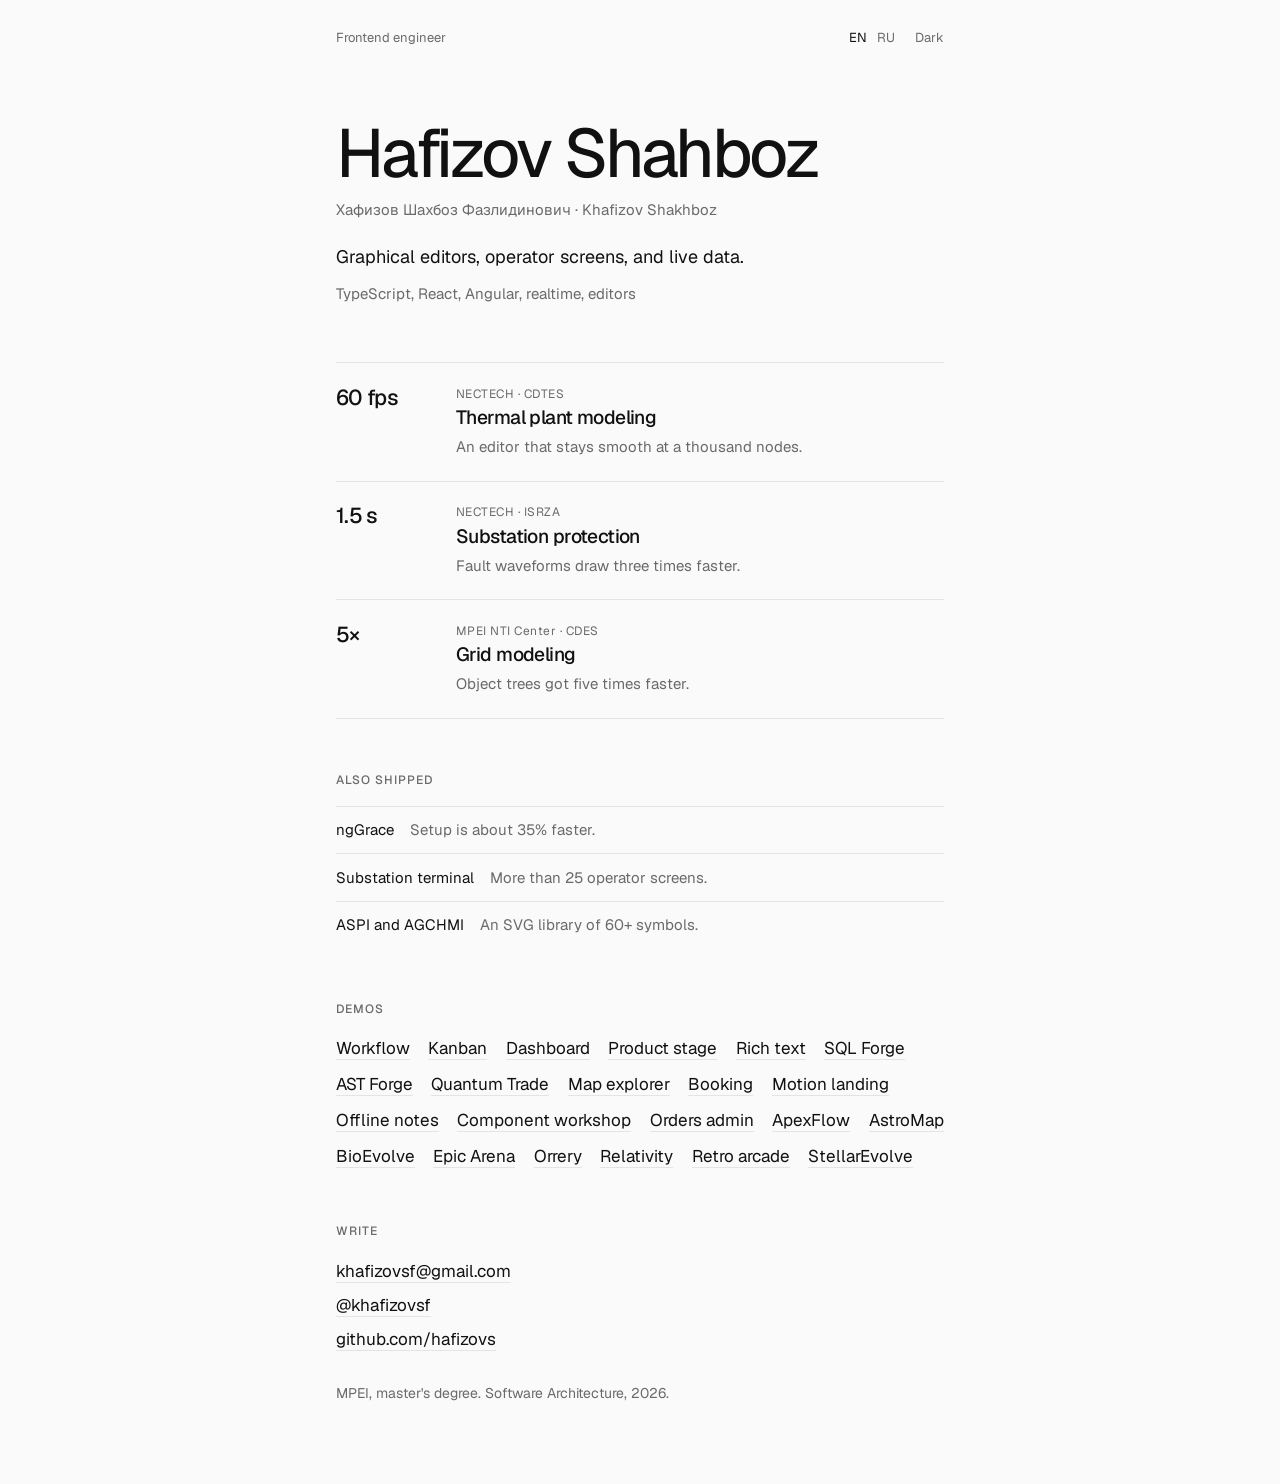
==== index.html @ e135a700 "Deploy name hub site (dist output) Co-authored-by: Cursor <cursoragent@cursor.com>" ====
<!doctype html>
<html lang="en">
  <head>
    <meta charset="UTF-8" />
    <meta name="viewport" content="width=device-width, initial-scale=1.0" />
    <title>Hafizov Shahboz — Хафизов Шахбоз</title>
    <meta name="description" content="Hafizov Shahboz, frontend engineer. Graphical editors, operator screens, and live data for power systems. Хафизов Шахбоз Фазлидинович. Khafizov Shakhboz." />
    <link rel="canonical" href="https://hafizovs.github.io/" />
    <meta name="robots" content="index, follow" />
    <meta property="og:type" content="profile" />
    <meta property="og:title" content="Hafizov Shahboz — Хафизов Шахбоз" />
    <meta property="og:description" content="Hafizov Shahboz, frontend engineer. Graphical editors, operator screens, and live data for power systems. Хафизов Шахбоз Фазлидинович. Khafizov Shakhboz." />
    <meta property="og:url" content="https://hafizovs.github.io/" />
    <meta property="og:locale" content="en_US" />
    <meta property="og:locale:alternate" content="ru_RU" />
    <meta property="profile:first_name" content="Shahboz" />
    <meta property="profile:last_name" content="Hafizov" />
    <script type="application/ld+json">{"@context":"https://schema.org","@type":"Person","name":"Hafizov Shahboz","alternateName":["Хафизов Шахбоз","Хафизов Шахбоз Фазлидинович","Khafizov Shakhboz","Shahboz Hafizov","Shakhboz Khafizov","Шахбоз Хафизов","Hafizov Shahboz Fazlidinovich","Khafizov Shakhboz Fazlidinovich"],"jobTitle":"Frontend engineer","email":"khafizovsf@gmail.com","url":"https://hafizovs.github.io/","sameAs":["https://github.com/hafizovs","https://t.me/khafizovsf"]}</script>
    <link rel="icon" href="/favicon.svg" type="image/svg+xml" />
    <script>
      ;(function () {
        try {
          var theme = localStorage.getItem('theme')
          if (theme !== 'light' && theme !== 'dark') {
            theme = window.matchMedia('(prefers-color-scheme: dark)').matches
              ? 'dark'
              : 'light'
          }
          document.documentElement.setAttribute('data-theme', theme)
          var locale = localStorage.getItem('locale')
          if (locale === 'ru' || locale === 'en') {
            document.documentElement.lang = locale
          }
        } catch (e) {
          /* storage can be blocked; the page still renders in English, light. */
        }
      })()
    </script>
    <script type="module" crossorigin src="/assets/index-Nd751bjx.js"></script>
    <link rel="stylesheet" crossorigin href="/assets/index-lPCqs_2g.css">
  </head>
  <body>
    <div id="root"><div class="min"><div class="min-wrap"><main id="content"><h1>Hafizov Shahboz</h1><p class="min-names">Хафизов Шахбоз Фазлидинович · Khafizov Shakhboz</p><p class="min-lede">Graphical editors, operator screens, and live data.</p><ul class="min-contact"><li><a href="mailto:khafizovsf@gmail.com">khafizovsf@gmail.com</a></li><li><a href="https://t.me/khafizovsf">@khafizovsf</a></li><li><a href="https://github.com/hafizovs">github.com/hafizovs</a></li></ul></main></div></div></div>
  </body>
</html>
---- assets/index-lPCqs_2g.css ----
@font-face{font-family:"Source Serif 4 Variable";font-style:normal;font-display:swap;font-weight:200 900;src:url(/assets/source-serif-4-cyrillic-ext-wght-normal-DHTKMUil.woff2)format("woff2-variations");unicode-range:U+460-52F,U+1C80-1C8A,U+20B4,U+2DE0-2DFF,U+A640-A69F,U+FE2E-FE2F}@font-face{font-family:"Source Serif 4 Variable";font-style:normal;font-display:swap;font-weight:200 900;src:url(/assets/source-serif-4-cyrillic-wght-normal-B1g8a0vD.woff2)format("woff2-variations");unicode-range:U+301,U+400-45F,U+490-491,U+4B0-4B1,U+2116}@font-face{font-family:"Source Serif 4 Variable";font-style:normal;font-display:swap;font-weight:200 900;src:url(/assets/source-serif-4-greek-wght-normal-BpXpdlRW.woff2)format("woff2-variations");unicode-range:U+370-377,U+37A-37F,U+384-38A,U+38C,U+38E-3A1,U+3A3-3FF}@font-face{font-family:"Source Serif 4 Variable";font-style:normal;font-display:swap;font-weight:200 900;src:url(/assets/source-serif-4-vietnamese-wght-normal-BsaNuasd.woff2)format("woff2-variations");unicode-range:U+102-103,U+110-111,U+128-129,U+168-169,U+1A0-1A1,U+1AF-1B0,U+300-301,U+303-304,U+308-309,U+323,U+329,U+1EA0-1EF9,U+20AB}@font-face{font-family:"Source Serif 4 Variable";font-style:normal;font-display:swap;font-weight:200 900;src:url(/assets/source-serif-4-latin-ext-wght-normal-BVZ5su8S.woff2)format("woff2-variations");unicode-range:U+100-2BA,U+2BD-2C5,U+2C7-2CC,U+2CE-2D7,U+2DD-2FF,U+304,U+308,U+329,U+1D00-1DBF,U+1E00-1E9F,U+1EF2-1EFF,U+2020,U+20A0-20AB,U+20AD-20C4,U+2113,U+2C60-2C7F,U+A720-A7FF}@font-face{font-family:"Source Serif 4 Variable";font-style:normal;font-display:swap;font-weight:200 900;src:url(/assets/source-serif-4-latin-wght-normal-DMe4EKeb.woff2)format("woff2-variations");unicode-range:U+??,U+131,U+152-153,U+2BB-2BC,U+2C6,U+2DA,U+2DC,U+304,U+308,U+329,U+2000-206F,U+20AC,U+2122,U+2191,U+2193,U+2212,U+2215,U+FEFF,U+FFFD}@font-face{font-family:Geist Variable;font-style:normal;font-display:swap;font-weight:100 900;src:url(/assets/geist-cyrillic-ext-wght-normal-DjL33-gN.woff2)format("woff2-variations");unicode-range:U+460-52F,U+1C80-1C8A,U+20B4,U+2DE0-2DFF,U+A640-A69F,U+FE2E-FE2F}@font-face{font-family:Geist Variable;font-style:normal;font-display:swap;font-weight:100 900;src:url(/assets/geist-cyrillic-wght-normal-BEAKL7Jp.woff2)format("woff2-variations");unicode-range:U+301,U+400-45F,U+490-491,U+4B0-4B1,U+2116}@font-face{font-family:Geist Variable;font-style:normal;font-display:swap;font-weight:100 900;src:url(/assets/geist-vietnamese-wght-normal-6IgcOCM7.woff2)format("woff2-variations");unicode-range:U+102-103,U+110-111,U+128-129,U+168-169,U+1A0-1A1,U+1AF-1B0,U+300-301,U+303-304,U+308-309,U+323,U+329,U+1EA0-1EF9,U+20AB}@font-face{font-family:Geist Variable;font-style:normal;font-display:swap;font-weight:100 900;src:url(/assets/geist-latin-ext-wght-normal-DC-KSUi6.woff2)format("woff2-variations");unicode-range:U+100-2BA,U+2BD-2C5,U+2C7-2CC,U+2CE-2D7,U+2DD-2FF,U+304,U+308,U+329,U+1D00-1DBF,U+1E00-1E9F,U+1EF2-1EFF,U+2020,U+20A0-20AB,U+20AD-20C0,U+2113,U+2C60-2C7F,U+A720-A7FF}@font-face{font-family:Geist Variable;font-style:normal;font-display:swap;font-weight:100 900;src:url(/assets/geist-latin-wght-normal-BgDaEnEv.woff2)format("woff2-variations");unicode-range:U+??,U+131,U+152-153,U+2BB-2BC,U+2C6,U+2DA,U+2DC,U+304,U+308,U+329,U+2000-206F,U+20AC,U+2122,U+2191,U+2193,U+2212,U+2215,U+FEFF,U+FFFD}:root,[data-theme=light]{--bg:#f4f6f8;--bg-raised:#e7edf5;--ink:#14181f;--ink-soft:#5c6570;--line:#d5dbe3;--accent:#1f6feb;--accent-ink:#1f6feb;--graph:#14181f;--graph-dim:#9aa6b5;--lightningcss-light:initial;--lightningcss-dark: ;color-scheme:light}[data-theme=dark]{--bg:#0c0e12;--bg-raised:#161b24;--ink:#eef1f6;--ink-soft:#9aa3b2;--line:#2a3140;--accent:#8eb6ff;--accent-ink:#8eb6ff;--graph:#eef1f6;--graph-dim:#5c6b80;--lightningcss-light: ;--lightningcss-dark:initial;color-scheme:dark}*,:before,:after{box-sizing:border-box}html{background:var(--bg);scroll-behavior:smooth}body{background:var(--bg);color:var(--ink);text-rendering:optimizelegibility;margin:0;font-family:Geist Variable,Segoe UI,sans-serif;font-size:1.0625rem;line-height:1.6}h1,h2,h3,.metric,.brand{letter-spacing:-.03em;font-family:"Source Serif 4 Variable",Georgia,serif;font-weight:460}h1,h2,h3,h4,p{margin:0}a{color:inherit;text-underline-offset:.18em}button,a{-webkit-tap-highlight-color:transparent}:focus-visible{outline:2px solid var(--accent);outline-offset:3px}::selection{background:color-mix(in srgb, var(--accent) 35%, transparent)}.shell{grid-template-columns:220px minmax(0,720px);justify-content:center;align-items:start;gap:2.5rem 3.5rem;width:min(1040px,100% - 2.5rem);margin-inline:auto;display:grid}.column{min-width:0}.wrap{width:100%}.skip{background:var(--ink);color:var(--bg);z-index:30;padding:.4rem .7rem;position:absolute;top:-3rem;left:1rem}.skip:focus{top:.6rem}.site-header{z-index:20;flex-direction:column;min-height:100vh;padding:1.6rem 0 1.4rem;display:flex;position:sticky;top:0}.bar{flex-direction:column;flex:1;align-items:flex-start;gap:1.4rem;min-height:0;display:flex}.brand{letter-spacing:-.02em;font-size:1.35rem;line-height:1.15;text-decoration:none}.nav{flex-direction:column;gap:.2rem;display:flex}.nav a{color:var(--ink-soft);font-size:.92rem;text-decoration:none}.nav a:hover{color:var(--ink)}.controls{flex-wrap:wrap;align-items:center;gap:.4rem;margin-top:auto;display:flex}.lang,.theme-toggle{border:1px solid var(--line);color:var(--ink);background:0 0}.lang{display:flex}.lang button,.theme-toggle{font:inherit;letter-spacing:.06em;text-transform:uppercase;color:var(--ink-soft);cursor:pointer;background:0 0;border:0;padding:.4rem .55rem;font-size:.78rem}.theme-toggle{border:1px solid var(--line)}.lang button[aria-pressed=true]{color:var(--ink);background:var(--bg-raised)}.hero{flex-direction:column;align-items:stretch;padding:1.75rem 0 .25rem;display:flex}.identity{color:var(--ink-soft);align-items:center;gap:.75rem;display:flex}.portrait{border:1px solid var(--line);background:var(--bg-raised);letter-spacing:.04em;width:2.5rem;height:2.5rem;color:var(--ink);border-radius:50%;flex:none;place-items:center;font-size:.72rem;display:grid}.dot{margin-inline:.4rem}.hero h1{letter-spacing:-.04em;margin:.7rem 0 .85rem;font-size:clamp(2.6rem,5vw,4.2rem);line-height:.95}.lede{max-width:38rem;font-size:1.15rem;line-height:1.5}.tools{color:var(--ink-soft);max-width:36rem;margin-top:1.15rem}.graph-field{aspect-ratio:2.4;border:1px solid var(--line);background:var(--bg-raised);width:100%;margin-top:1.35rem;position:relative;overflow:hidden}.graph-field canvas{width:100%;height:100%;display:block}.section{padding:2.4rem 0 .25rem}section[id]{scroll-margin-top:4.75rem}.section-head{max-width:40rem;margin-bottom:1.5rem}.section-head h2,#library-title,#contact-title{margin:.35rem 0 .8rem;font-size:clamp(2.1rem,4vw,3.1rem);line-height:1.05}.kicker{letter-spacing:.12em;text-transform:uppercase;color:var(--ink-soft);margin:0;font-family:Geist Variable,sans-serif;font-size:.78rem;font-weight:500}.case{border-top:1px solid var(--line);flex-direction:column;gap:.9rem;padding:1.5rem 0;display:flex}.case-top{justify-content:space-between;align-items:flex-end;gap:1.25rem;display:flex}.case h3{margin-top:.45rem;font-size:clamp(1.7rem,3vw,2.3rem);line-height:1.1}.metric{text-align:right;letter-spacing:-.04em;color:var(--accent-ink);flex:none;margin:0;font-size:clamp(2rem,4vw,2.8rem);line-height:.9}.metric-note{color:var(--ink-soft);letter-spacing:0;margin-top:.3rem;font-family:Geist Variable,Segoe UI,sans-serif;font-size:.86rem;font-weight:400;line-height:1.3;display:block}.case p:last-child{max-width:38rem}.still{background:var(--bg-raised);border:1px solid var(--line);margin:0}.still svg{width:100%;height:200px;color:var(--ink);display:block}.still .frame,.still .node{fill:none;stroke:currentColor;stroke-width:1.25px}.still .frame{stroke:var(--ink-soft)}.still .muted{fill:none;stroke:var(--ink-soft);stroke-width:1.25px}.still .faint{fill:none;stroke:var(--line);stroke-width:1px}.still .bus,.still .wave{fill:none;stroke:currentColor;stroke-width:1.6px}.still .accent{stroke:var(--accent);stroke-width:1.75px}.still .accent-line{fill:none;stroke:var(--accent);stroke-width:1.25px}.still .accent-dot{fill:var(--accent)}.still .joint{fill:currentColor}.still figcaption{color:var(--ink-soft);border-top:1px solid var(--line);padding:.7rem .9rem .85rem;font-size:.86rem}.also-block{padding-bottom:1rem}.also-title,.index-title{margin:.5rem 0 .25rem;font-size:1.55rem}.also{margin:.5rem 0 0;padding:0;list-style:none}.also li{border-top:1px solid var(--line);grid-template-columns:minmax(12rem,16rem) minmax(0,1fr);gap:1.5rem 2rem;padding:1.15rem 0;display:grid}.also h4{letter-spacing:-.02em;font-family:"Source Serif 4 Variable",Georgia,serif;font-size:1.15rem;font-weight:500}.lab-grid{background:var(--line);border:1px solid var(--line);grid-template-columns:1fr 1fr;gap:1px;margin-top:1.75rem;display:grid}.lab-card{background:var(--bg);min-height:9.5rem;padding:1.25rem 1.35rem 1.35rem;text-decoration:none;display:block}.lab-card:hover{background:var(--bg-raised)}.lab-open{color:var(--ink-soft);letter-spacing:.12em;text-transform:uppercase;margin-bottom:.85rem;font-size:.75rem;display:block}.lab-card h3{margin-bottom:.35rem;font-size:1.55rem}.lab-card p{color:var(--ink-soft);max-width:32rem}.index-title{margin-top:2.5rem}.index{grid-template-columns:1fr 1fr;gap:.95rem 2rem;margin:0;padding:.4rem 0 0;list-style:none;display:grid}.index a{font-weight:560}.index span{color:var(--ink-soft);font-size:.95rem;display:block}.local-note{border-top:1px solid var(--line);max-width:40rem;margin-top:2.25rem;padding-top:1.25rem}.local-note h3{margin-bottom:.35rem;font-size:1.35rem}.local-note p{color:var(--ink-soft)}.jobs{margin:.4rem 0 0;padding:0;list-style:none}.jobs>li{border-top:1px solid var(--line);grid-template-columns:13rem minmax(0,1fr);gap:.75rem 1.25rem;padding:1.1rem 0;display:grid}.points{margin:.65rem 0 0;padding:0;list-style:none}.points li{border-top:1px solid var(--line);border-left:2px solid var(--accent);padding:.45rem 0 .45rem .75rem}.stats{grid-template-columns:repeat(4,minmax(0,1fr));gap:.75rem 1rem;margin:.4rem 0 .6rem;padding:0;list-style:none;display:grid}.stats li{border-top:2px solid var(--accent);padding-top:.45rem}.stats strong{letter-spacing:-.03em;color:var(--accent-ink);font-family:"Source Serif 4 Variable",Georgia,serif;font-size:1.7rem;font-weight:500;line-height:1;display:block}.stats span{color:var(--ink-soft);margin-top:.3rem;font-size:.86rem;display:block}.when,.role{color:var(--ink-soft)}.when{white-space:nowrap}.jobs h3{font-size:1.7rem;line-height:1.15}.jobs h3 a{text-decoration-thickness:1px}.facts{gap:1.1rem;margin:1.5rem 0 0;display:grid}.facts div{border-top:1px solid var(--line);grid-template-columns:13rem minmax(0,1fr);gap:.75rem 1.25rem;padding-top:1rem;display:grid}.facts dt{color:var(--ink-soft)}.facts dd{max-width:40rem;margin:0}#library .pending,.library-body{max-width:40rem}.pending{color:var(--ink-soft);margin-top:.35rem}.library-body{margin-top:.9rem}.text-link{color:var(--accent-ink)}.contact-list{margin:0;padding:.4rem 0 0;list-style:none}.contact-list a{letter-spacing:-.03em;padding:.35rem 0;font-family:"Source Serif 4 Variable",Georgia,serif;font-size:clamp(1.7rem,3vw,2.4rem);line-height:1.2;text-decoration-thickness:1px;display:inline-block}.site-footer{color:var(--ink-soft);padding:2.5rem 0 3rem;font-size:.92rem}@media (width<=800px){.shell{width:min(100% - 1.5rem,720px);display:block}.site-header{background:color-mix(in srgb, var(--bg) 92%, transparent);-webkit-backdrop-filter:blur(16px);backdrop-filter:blur(16px);border-bottom:1px solid var(--line);min-height:0;padding:.75rem 0;position:sticky;top:0}.bar{flex-flow:wrap;align-items:center;gap:.65rem .8rem}.nav{flex-flow:wrap;order:3;gap:.35rem .9rem;width:100%}.controls{margin-top:0;margin-left:auto}.case-top,.also li,.jobs>li,.facts div,.index,.lab-grid,.stats{grid-template-columns:1fr}.case-top{flex-direction:column;align-items:flex-start;display:flex}.metric{text-align:left}.stats{grid-template-columns:1fr 1fr}.hero{padding-top:1.25rem}}@media (prefers-reduced-motion:reduce){html{scroll-behavior:auto}}:root,[data-theme=light]{--bg:#fafafa;--ink:#111;--ink-soft:#6a6a6a;--line:#e4e4e4;--accent:#111;--lightningcss-light:initial;--lightningcss-dark: ;color-scheme:light}[data-theme=dark]{--bg:#111;--ink:#f4f4f4;--ink-soft:#9a9a9a;--line:#2c2c2c;--accent:#f4f4f4;--lightningcss-light: ;--lightningcss-dark:initial;color-scheme:dark}.min{background:var(--bg);min-height:100vh;color:var(--ink)}.min h1,.min h2,.min .min-metric{letter-spacing:-.03em;font-family:Geist Variable,Segoe UI,sans-serif;font-weight:500}.min-wrap{width:min(38rem,100% - 3rem);margin:0 auto;padding:1.75rem 0 5rem}.min-bar{color:var(--ink-soft);justify-content:space-between;align-items:baseline;gap:1rem;font-size:.8125rem;display:flex}.min-controls{align-items:center;gap:1.25rem;display:flex}.min-lang{gap:.65rem;display:flex}.min button{color:var(--ink-soft);font:inherit;cursor:pointer;background:0 0;border:0;padding:0}.min button[aria-pressed=true]{color:var(--ink)}.min h1{letter-spacing:-.045em;margin-top:4.5rem;font-size:clamp(2.75rem,8vw,4.25rem);font-weight:450;line-height:.95}.min-names{color:var(--ink-soft);margin-top:.85rem;font-size:.9375rem;line-height:1.4}.min-lede{max-width:26rem;margin-top:1.5rem;font-size:1.125rem;line-height:1.45}.min-tools{color:var(--ink-soft);margin-top:.75rem;font-size:.9375rem}.min-work{margin:3.5rem 0 0;padding:0;list-style:none}.min-work li{border-top:1px solid var(--line);grid-template-columns:6.25rem 1fr;gap:1.25rem;padding:1.35rem 0;display:grid}.min-work li:last-child{border-bottom:1px solid var(--line)}.min-metric{margin:0;font-size:1.35rem;line-height:1.2}.min-kicker{color:var(--ink-soft);letter-spacing:.04em;font-size:.75rem}.min-work h2{margin-top:.15rem;font-size:1.2rem;line-height:1.25}.min-work li p:last-child{color:var(--ink-soft);margin-top:.3rem;font-size:.9375rem}.min-work li{background-image:linear-gradient(var(--ink), var(--ink));background-position:0 0;background-repeat:no-repeat;background-size:0 1px;transition:background-size .45s}.min-work li:hover,.min-work li:focus-within{background-size:100% 1px}.min-block{margin-top:3.25rem}.min-block h2{color:var(--ink-soft);letter-spacing:.08em;text-transform:uppercase;font-size:.75rem;font-weight:500}.min-also,.min-contact,.min-labs{margin:1rem 0 0;padding:0;list-style:none}.min-also li{border-top:1px solid var(--line);grid-template-columns:max-content 1fr;gap:1rem;padding:.7rem 0;font-size:.9375rem;display:grid}.min-also li span:last-child{color:var(--ink-soft)}.min-labs{flex-wrap:wrap;gap:.55rem 1.15rem;display:flex}.min-labs a,.min-contact a{color:inherit;border-bottom:1px solid var(--line);text-decoration:none}.min-labs a:hover,.min-contact a:hover{border-bottom-color:var(--ink)}.min-contact{flex-direction:column;align-items:flex-start;gap:.45rem;margin-top:1rem;display:flex}.min-note{color:var(--ink-soft);margin-top:1.75rem;font-size:.875rem}@media (width<=800px){.min-wrap{width:min(38rem,100% - 2rem)}.min h1{margin-top:3rem}.min-work li,.min-also li{grid-template-columns:1fr;gap:.35rem}}@media (prefers-reduced-motion:reduce){.min-work li{transition:none}}
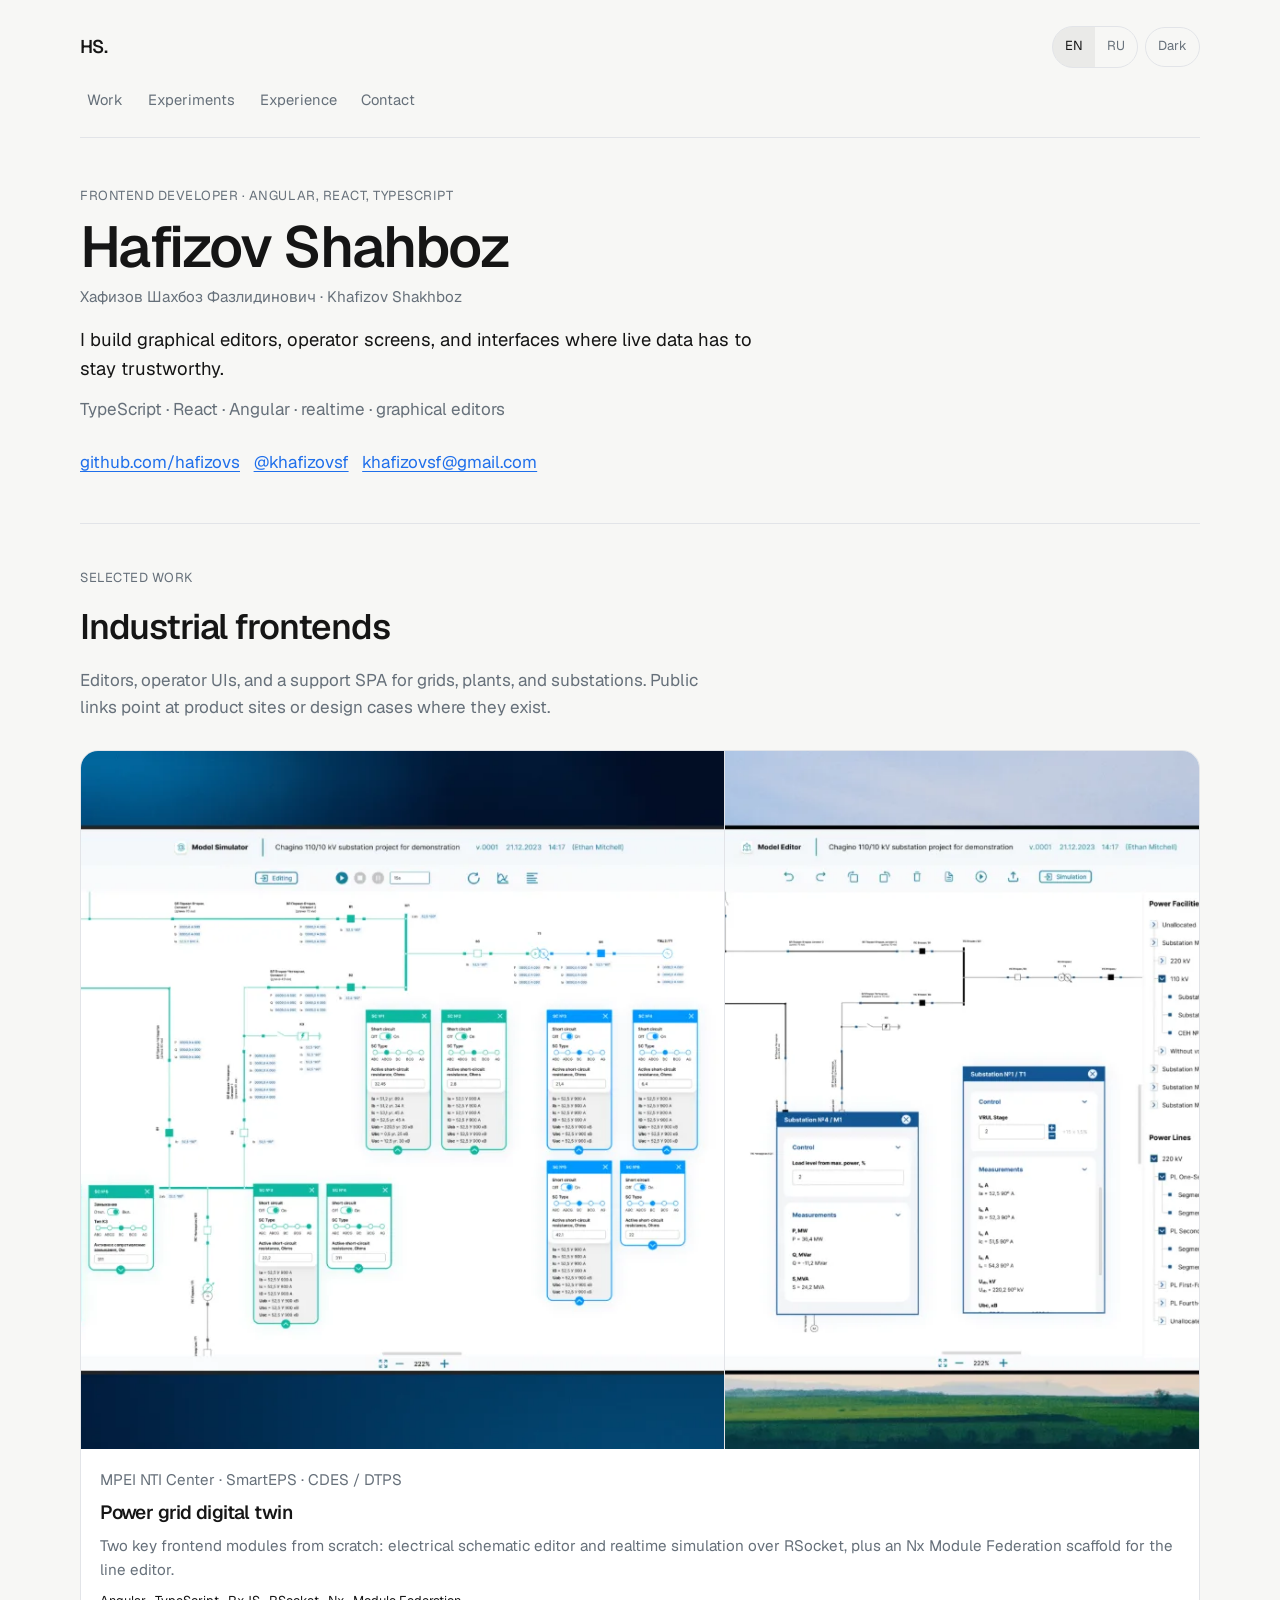
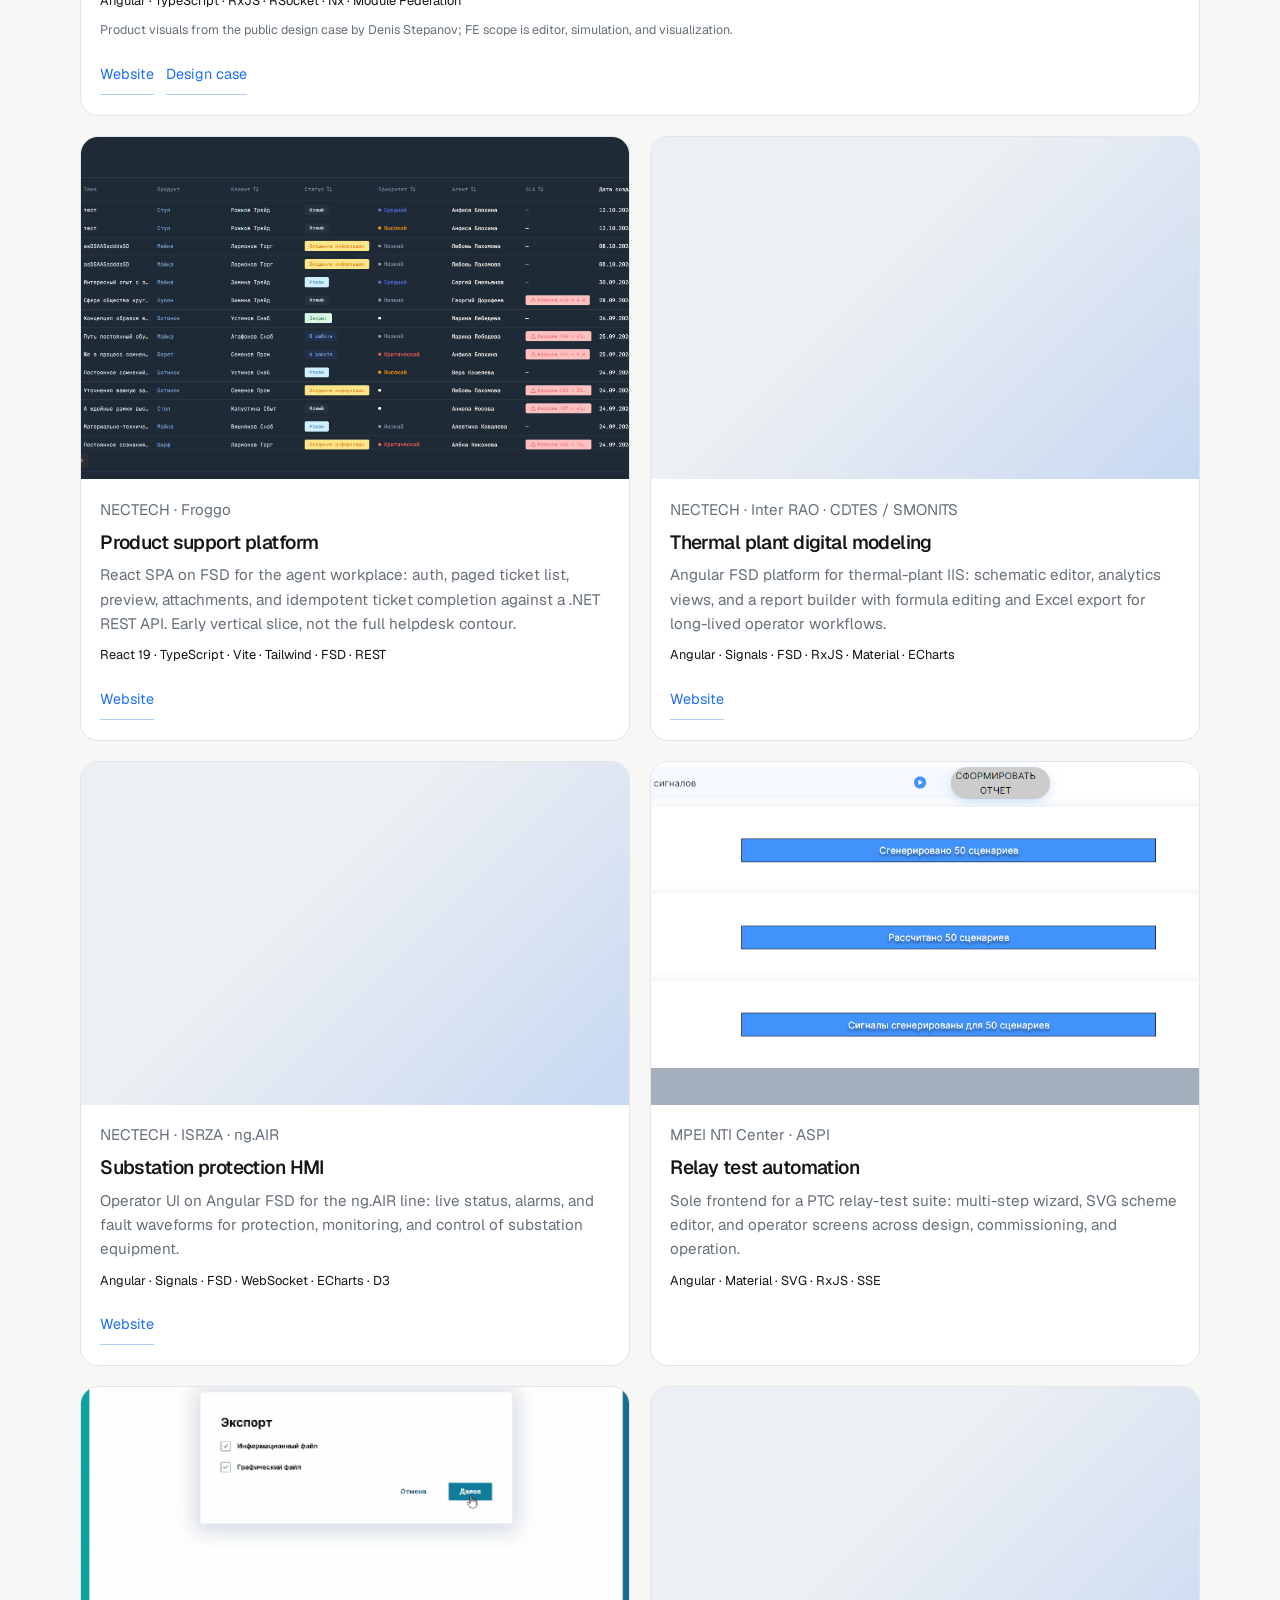
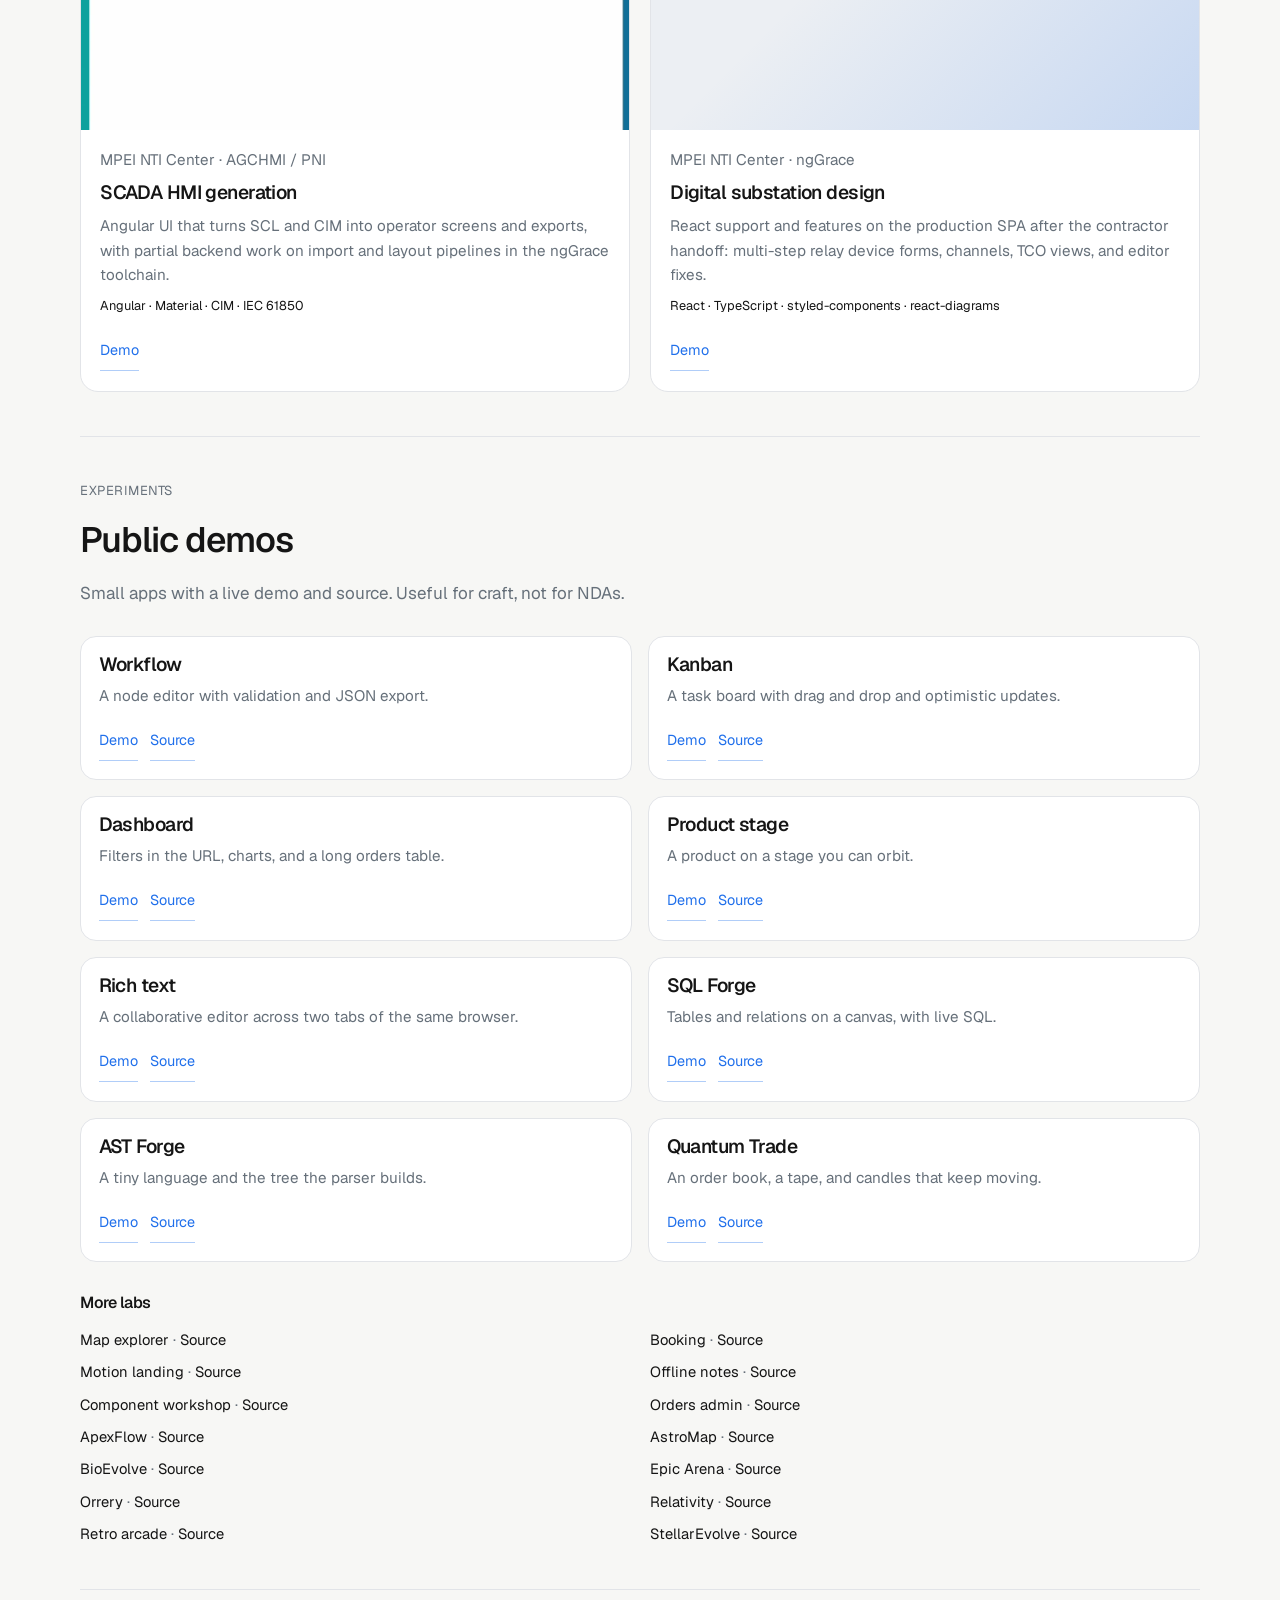
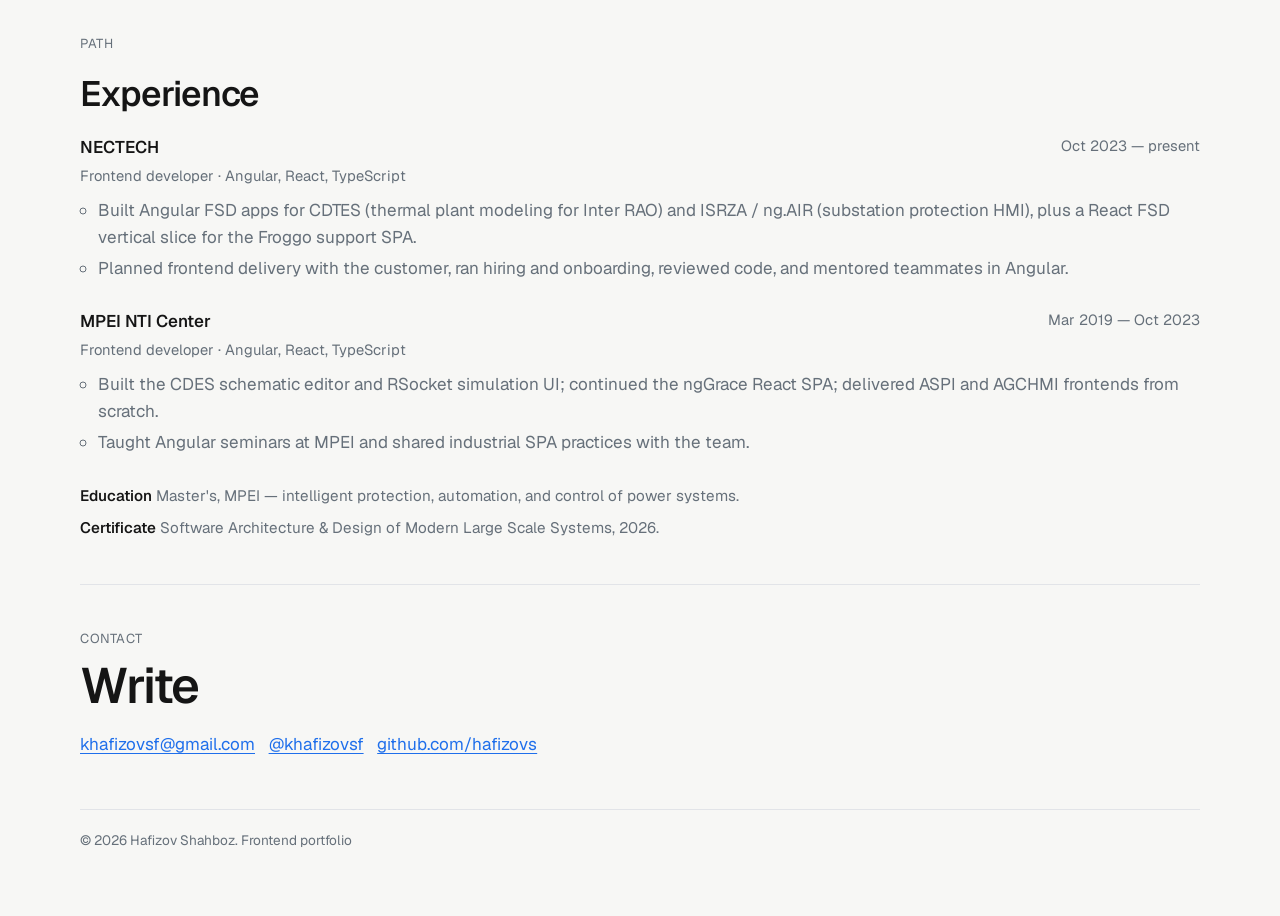
==== commit 43331e62: "Restore hub index.html and assets; keep llms.txt. Co-authored-by: Cursor <cursoragent@cursor.com>" ====
--- a/index.html
+++ b/index.html
@@ -15,7 +15,7 @@
     <meta property="og:locale:alternate" content="ru_RU" />
     <meta property="profile:first_name" content="Shahboz" />
     <meta property="profile:last_name" content="Hafizov" />
-    <script type="application/ld+json">{"@context":"https://schema.org","@type":"Person","name":"Hafizov Shahboz","alternateName":["Хафизов Шахбоз","Хафизов Шахбоз Фазлидинович","Khafizov Shakhboz","Shahboz Hafizov","Shakhboz Khafizov","Шахбоз Хафизов","Hafizov Shahboz Fazlidinovich","Khafizov Shakhboz Fazlidinovich"],"jobTitle":"Frontend engineer","email":"khafizovsf@gmail.com","url":"https://hafizovs.github.io/","sameAs":["https://github.com/hafizovs","https://t.me/khafizovsf"]}</script>
+    <script type="application/ld+json">{"@context":"https://schema.org","@type":"Person","name":"Hafizov Shahboz","alternateName":["Хафизов Шахбоз","Хафизов Шахбоз Фазлидинович","Khafizov Shakhboz","Shahboz Hafizov","Shakhboz Khafizov","Шахбоз Хафизов","Hafizov Shahboz Fazlidinovich","Khafizov Shakhboz Fazlidinovich"],"jobTitle":"Frontend developer","email":"khafizovsf@gmail.com","url":"https://hafizovs.github.io/","sameAs":["https://github.com/hafizovs","https://t.me/khafizovsf"]}</script>
     <link rel="icon" href="/favicon.svg" type="image/svg+xml" />
     <script>
       ;(function () {
@@ -36,11 +36,11 @@
         }
       })()
     </script>
-    <script type="module" crossorigin src="/assets/index-Nd751bjx.js"></script>
-    <link rel="stylesheet" crossorigin href="/assets/index-lPCqs_2g.css">
+    <script type="module" crossorigin src="/assets/index-DIOcNHSZ.js"></script>
+    <link rel="stylesheet" crossorigin href="/assets/index-CPxdBINC.css">
   </head>
   <body>
-    <div id="root"><div class="min"><div class="min-wrap"><main id="content"><h1>Hafizov Shahboz</h1><p class="min-names">Хафизов Шахбоз Фазлидинович · Khafizov Shakhboz</p><p class="min-lede">Graphical editors, operator screens, and live data.</p><ul class="min-contact"><li><a href="mailto:khafizovsf@gmail.com">khafizovsf@gmail.com</a></li><li><a href="https://t.me/khafizovsf">@khafizovsf</a></li><li><a href="https://github.com/hafizovs">github.com/hafizovs</a></li></ul></main></div></div></div>+    <div id="root"><div class="min"><div class="min-wrap"><main id="content"><h1>Hafizov Shahboz</h1><p class="min-names">Хафизов Шахбоз Фазлидинович · Khafizov Shakhboz</p><p class="min-lede">Frontend developer Hafizov Shahboz (Хафизов Шахбоз). Graphical editors, operator screens, and live data.</p><ul class="min-contact"><li><a href="mailto:khafizovsf@gmail.com">khafizovsf@gmail.com</a></li><li><a href="https://t.me/khafizovsf">@khafizovsf</a></li><li><a href="https://github.com/hafizovs">github.com/hafizovs</a></li></ul></main></div></div></div> 
   </body>
 </html>
--- a/assets/index-CPxdBINC.css
+++ b/assets/index-CPxdBINC.css
@@ -0,0 +1 @@
+@font-face{font-family:"Source Serif 4 Variable";font-style:normal;font-display:swap;font-weight:200 900;src:url(/assets/source-serif-4-cyrillic-ext-wght-normal-DHTKMUil.woff2)format("woff2-variations");unicode-range:U+460-52F,U+1C80-1C8A,U+20B4,U+2DE0-2DFF,U+A640-A69F,U+FE2E-FE2F}@font-face{font-family:"Source Serif 4 Variable";font-style:normal;font-display:swap;font-weight:200 900;src:url(/assets/source-serif-4-cyrillic-wght-normal-B1g8a0vD.woff2)format("woff2-variations");unicode-range:U+301,U+400-45F,U+490-491,U+4B0-4B1,U+2116}@font-face{font-family:"Source Serif 4 Variable";font-style:normal;font-display:swap;font-weight:200 900;src:url(/assets/source-serif-4-greek-wght-normal-BpXpdlRW.woff2)format("woff2-variations");unicode-range:U+370-377,U+37A-37F,U+384-38A,U+38C,U+38E-3A1,U+3A3-3FF}@font-face{font-family:"Source Serif 4 Variable";font-style:normal;font-display:swap;font-weight:200 900;src:url(/assets/source-serif-4-vietnamese-wght-normal-BsaNuasd.woff2)format("woff2-variations");unicode-range:U+102-103,U+110-111,U+128-129,U+168-169,U+1A0-1A1,U+1AF-1B0,U+300-301,U+303-304,U+308-309,U+323,U+329,U+1EA0-1EF9,U+20AB}@font-face{font-family:"Source Serif 4 Variable";font-style:normal;font-display:swap;font-weight:200 900;src:url(/assets/source-serif-4-latin-ext-wght-normal-BVZ5su8S.woff2)format("woff2-variations");unicode-range:U+100-2BA,U+2BD-2C5,U+2C7-2CC,U+2CE-2D7,U+2DD-2FF,U+304,U+308,U+329,U+1D00-1DBF,U+1E00-1E9F,U+1EF2-1EFF,U+2020,U+20A0-20AB,U+20AD-20C4,U+2113,U+2C60-2C7F,U+A720-A7FF}@font-face{font-family:"Source Serif 4 Variable";font-style:normal;font-display:swap;font-weight:200 900;src:url(/assets/source-serif-4-latin-wght-normal-DMe4EKeb.woff2)format("woff2-variations");unicode-range:U+??,U+131,U+152-153,U+2BB-2BC,U+2C6,U+2DA,U+2DC,U+304,U+308,U+329,U+2000-206F,U+20AC,U+2122,U+2191,U+2193,U+2212,U+2215,U+FEFF,U+FFFD}@font-face{font-family:Geist Variable;font-style:normal;font-display:swap;font-weight:100 900;src:url(/assets/geist-cyrillic-ext-wght-normal-DjL33-gN.woff2)format("woff2-variations");unicode-range:U+460-52F,U+1C80-1C8A,U+20B4,U+2DE0-2DFF,U+A640-A69F,U+FE2E-FE2F}@font-face{font-family:Geist Variable;font-style:normal;font-display:swap;font-weight:100 900;src:url(/assets/geist-cyrillic-wght-normal-BEAKL7Jp.woff2)format("woff2-variations");unicode-range:U+301,U+400-45F,U+490-491,U+4B0-4B1,U+2116}@font-face{font-family:Geist Variable;font-style:normal;font-display:swap;font-weight:100 900;src:url(/assets/geist-vietnamese-wght-normal-6IgcOCM7.woff2)format("woff2-variations");unicode-range:U+102-103,U+110-111,U+128-129,U+168-169,U+1A0-1A1,U+1AF-1B0,U+300-301,U+303-304,U+308-309,U+323,U+329,U+1EA0-1EF9,U+20AB}@font-face{font-family:Geist Variable;font-style:normal;font-display:swap;font-weight:100 900;src:url(/assets/geist-latin-ext-wght-normal-DC-KSUi6.woff2)format("woff2-variations");unicode-range:U+100-2BA,U+2BD-2C5,U+2C7-2CC,U+2CE-2D7,U+2DD-2FF,U+304,U+308,U+329,U+1D00-1DBF,U+1E00-1E9F,U+1EF2-1EFF,U+2020,U+20A0-20AB,U+20AD-20C0,U+2113,U+2C60-2C7F,U+A720-A7FF}@font-face{font-family:Geist Variable;font-style:normal;font-display:swap;font-weight:100 900;src:url(/assets/geist-latin-wght-normal-BgDaEnEv.woff2)format("woff2-variations");unicode-range:U+??,U+131,U+152-153,U+2BB-2BC,U+2C6,U+2DA,U+2DC,U+304,U+308,U+329,U+2000-206F,U+20AC,U+2122,U+2191,U+2193,U+2212,U+2215,U+FEFF,U+FFFD}:root,[data-theme=light]{--bg:#f4f6f8;--bg-raised:#e7edf5;--ink:#14181f;--ink-soft:#5c6570;--line:#d5dbe3;--accent:#1f6feb;--accent-ink:#1f6feb;--graph:#14181f;--graph-dim:#9aa6b5;--lightningcss-light:initial;--lightningcss-dark: ;color-scheme:light}[data-theme=dark]{--bg:#0c0e12;--bg-raised:#161b24;--ink:#eef1f6;--ink-soft:#9aa3b2;--line:#2a3140;--accent:#8eb6ff;--accent-ink:#8eb6ff;--graph:#eef1f6;--graph-dim:#5c6b80;--lightningcss-light: ;--lightningcss-dark:initial;color-scheme:dark}*,:before,:after{box-sizing:border-box}html{background:var(--bg);scroll-behavior:smooth}body{background:var(--bg);color:var(--ink);text-rendering:optimizelegibility;margin:0;font-family:Geist Variable,Segoe UI,sans-serif;font-size:1.0625rem;line-height:1.6}h1,h2,h3,.metric,.brand{letter-spacing:-.03em;font-family:"Source Serif 4 Variable",Georgia,serif;font-weight:460}h1,h2,h3,h4,p{margin:0}a{color:inherit;text-underline-offset:.18em}button,a{-webkit-tap-highlight-color:transparent}:focus-visible{outline:2px solid var(--accent);outline-offset:3px}::selection{background:color-mix(in srgb, var(--accent) 35%, transparent)}.shell{grid-template-columns:220px minmax(0,720px);justify-content:center;align-items:start;gap:2.5rem 3.5rem;width:min(1040px,100% - 2.5rem);margin-inline:auto;display:grid}.column{min-width:0}.wrap{width:100%}.skip{background:var(--ink);color:var(--bg);z-index:30;padding:.4rem .7rem;position:absolute;top:-3rem;left:1rem}.skip:focus{top:.6rem}.site-header{z-index:20;flex-direction:column;min-height:100vh;padding:1.6rem 0 1.4rem;display:flex;position:sticky;top:0}.bar{flex-direction:column;flex:1;align-items:flex-start;gap:1.4rem;min-height:0;display:flex}.brand{letter-spacing:-.02em;font-size:1.35rem;line-height:1.15;text-decoration:none}.nav{flex-direction:column;gap:.2rem;display:flex}.nav a{color:var(--ink-soft);font-size:.92rem;text-decoration:none}.nav a:hover{color:var(--ink)}.controls{flex-wrap:wrap;align-items:center;gap:.4rem;margin-top:auto;display:flex}.lang,.theme-toggle{border:1px solid var(--line);color:var(--ink);background:0 0}.lang{display:flex}.lang button,.theme-toggle{font:inherit;letter-spacing:.06em;text-transform:uppercase;color:var(--ink-soft);cursor:pointer;background:0 0;border:0;padding:.4rem .55rem;font-size:.78rem}.theme-toggle{border:1px solid var(--line)}.lang button[aria-pressed=true]{color:var(--ink);background:var(--bg-raised)}.hero{flex-direction:column;align-items:stretch;padding:1.75rem 0 .25rem;display:flex}.identity{color:var(--ink-soft);align-items:center;gap:.75rem;display:flex}.portrait{border:1px solid var(--line);background:var(--bg-raised);letter-spacing:.04em;width:2.5rem;height:2.5rem;color:var(--ink);border-radius:50%;flex:none;place-items:center;font-size:.72rem;display:grid}.dot{margin-inline:.4rem}.hero h1{letter-spacing:-.04em;margin:.7rem 0 .85rem;font-size:clamp(2.6rem,5vw,4.2rem);line-height:.95}.lede{max-width:38rem;font-size:1.15rem;line-height:1.5}.tools{color:var(--ink-soft);max-width:36rem;margin-top:1.15rem}.graph-field{aspect-ratio:2.4;border:1px solid var(--line);background:var(--bg-raised);width:100%;margin-top:1.35rem;position:relative;overflow:hidden}.graph-field canvas{width:100%;height:100%;display:block}.section{padding:2.4rem 0 .25rem}section[id]{scroll-margin-top:4.75rem}.section-head{max-width:40rem;margin-bottom:1.5rem}.section-head h2,#library-title,#contact-title{margin:.35rem 0 .8rem;font-size:clamp(2.1rem,4vw,3.1rem);line-height:1.05}.kicker{letter-spacing:.12em;text-transform:uppercase;color:var(--ink-soft);margin:0;font-family:Geist Variable,sans-serif;font-size:.78rem;font-weight:500}.case{border-top:1px solid var(--line);flex-direction:column;gap:.9rem;padding:1.5rem 0;display:flex}.case-top{justify-content:space-between;align-items:flex-end;gap:1.25rem;display:flex}.case h3{margin-top:.45rem;font-size:clamp(1.7rem,3vw,2.3rem);line-height:1.1}.metric{text-align:right;letter-spacing:-.04em;color:var(--accent-ink);flex:none;margin:0;font-size:clamp(2rem,4vw,2.8rem);line-height:.9}.metric-note{color:var(--ink-soft);letter-spacing:0;margin-top:.3rem;font-family:Geist Variable,Segoe UI,sans-serif;font-size:.86rem;font-weight:400;line-height:1.3;display:block}.case p:last-child{max-width:38rem}.still{background:var(--bg-raised);border:1px solid var(--line);margin:0}.still svg{width:100%;height:200px;color:var(--ink);display:block}.still .frame,.still .node{fill:none;stroke:currentColor;stroke-width:1.25px}.still .frame{stroke:var(--ink-soft)}.still .muted{fill:none;stroke:var(--ink-soft);stroke-width:1.25px}.still .faint{fill:none;stroke:var(--line);stroke-width:1px}.still .bus,.still .wave{fill:none;stroke:currentColor;stroke-width:1.6px}.still .accent{stroke:var(--accent);stroke-width:1.75px}.still .accent-line{fill:none;stroke:var(--accent);stroke-width:1.25px}.still .accent-dot{fill:var(--accent)}.still .joint{fill:currentColor}.still figcaption{color:var(--ink-soft);border-top:1px solid var(--line);padding:.7rem .9rem .85rem;font-size:.86rem}.also-block{padding-bottom:1rem}.also-title,.index-title{margin:.5rem 0 .25rem;font-size:1.55rem}.also{margin:.5rem 0 0;padding:0;list-style:none}.also li{border-top:1px solid var(--line);grid-template-columns:minmax(12rem,16rem) minmax(0,1fr);gap:1.5rem 2rem;padding:1.15rem 0;display:grid}.also h4{letter-spacing:-.02em;font-family:"Source Serif 4 Variable",Georgia,serif;font-size:1.15rem;font-weight:500}.lab-grid{background:var(--line);border:1px solid var(--line);grid-template-columns:1fr 1fr;gap:1px;margin-top:1.75rem;display:grid}.lab-card{background:var(--bg);min-height:9.5rem;padding:1.25rem 1.35rem 1.35rem;text-decoration:none;display:block}.lab-card:hover{background:var(--bg-raised)}.lab-open{color:var(--ink-soft);letter-spacing:.12em;text-transform:uppercase;margin-bottom:.85rem;font-size:.75rem;display:block}.lab-card h3{margin-bottom:.35rem;font-size:1.55rem}.lab-card p{color:var(--ink-soft);max-width:32rem}.index-title{margin-top:2.5rem}.index{grid-template-columns:1fr 1fr;gap:.95rem 2rem;margin:0;padding:.4rem 0 0;list-style:none;display:grid}.index a{font-weight:560}.index span{color:var(--ink-soft);font-size:.95rem;display:block}.local-note{border-top:1px solid var(--line);max-width:40rem;margin-top:2.25rem;padding-top:1.25rem}.local-note h3{margin-bottom:.35rem;font-size:1.35rem}.local-note p{color:var(--ink-soft)}.jobs{margin:.4rem 0 0;padding:0;list-style:none}.jobs>li{border-top:1px solid var(--line);grid-template-columns:13rem minmax(0,1fr);gap:.75rem 1.25rem;padding:1.1rem 0;display:grid}.points{margin:.65rem 0 0;padding:0;list-style:none}.points li{border-top:1px solid var(--line);border-left:2px solid var(--accent);padding:.45rem 0 .45rem .75rem}.stats{grid-template-columns:repeat(4,minmax(0,1fr));gap:.75rem 1rem;margin:.4rem 0 .6rem;padding:0;list-style:none;display:grid}.stats li{border-top:2px solid var(--accent);padding-top:.45rem}.stats strong{letter-spacing:-.03em;color:var(--accent-ink);font-family:"Source Serif 4 Variable",Georgia,serif;font-size:1.7rem;font-weight:500;line-height:1;display:block}.stats span{color:var(--ink-soft);margin-top:.3rem;font-size:.86rem;display:block}.when,.role{color:var(--ink-soft)}.when{white-space:nowrap}.jobs h3{font-size:1.7rem;line-height:1.15}.jobs h3 a{text-decoration-thickness:1px}.facts{gap:1.1rem;margin:1.5rem 0 0;display:grid}.facts div{border-top:1px solid var(--line);grid-template-columns:13rem minmax(0,1fr);gap:.75rem 1.25rem;padding-top:1rem;display:grid}.facts dt{color:var(--ink-soft)}.facts dd{max-width:40rem;margin:0}#library .pending,.library-body{max-width:40rem}.pending{color:var(--ink-soft);margin-top:.35rem}.library-body{margin-top:.9rem}.text-link{color:var(--accent-ink)}.contact-list{margin:0;padding:.4rem 0 0;list-style:none}.contact-list a{letter-spacing:-.03em;padding:.35rem 0;font-family:"Source Serif 4 Variable",Georgia,serif;font-size:clamp(1.7rem,3vw,2.4rem);line-height:1.2;text-decoration-thickness:1px;display:inline-block}.site-footer{color:var(--ink-soft);padding:2.5rem 0 3rem;font-size:.92rem}@media (width<=800px){.shell{width:min(100% - 1.5rem,720px);display:block}.site-header{background:color-mix(in srgb, var(--bg) 92%, transparent);-webkit-backdrop-filter:blur(16px);backdrop-filter:blur(16px);border-bottom:1px solid var(--line);min-height:0;padding:.75rem 0;position:sticky;top:0}.bar{flex-flow:wrap;align-items:center;gap:.65rem .8rem}.nav{flex-flow:wrap;order:3;gap:.35rem .9rem;width:100%}.controls{margin-top:0;margin-left:auto}.case-top,.also li,.jobs>li,.facts div,.index,.lab-grid,.stats{grid-template-columns:1fr}.case-top{flex-direction:column;align-items:flex-start;display:flex}.metric{text-align:left}.stats{grid-template-columns:1fr 1fr}.hero{padding-top:1.25rem}}@media (prefers-reduced-motion:reduce){html{scroll-behavior:auto}}:root,[data-theme=light]{--pf-bg:#f7f7f5;--pf-ink:#151515;--pf-muted:#66707a;--pf-border:#e2e4e8;--pf-card:#fff;--pf-preview:#eceff3;--pf-accent:#1f6feb;--lightningcss-light:initial;--lightningcss-dark: ;color-scheme:light}[data-theme=dark]{--pf-bg:#0f1115;--pf-ink:#f2f4f7;--pf-muted:#9aa3b2;--pf-border:#2a3140;--pf-card:#161b24;--pf-preview:#0c0e12;--pf-accent:#8eb6ff;--lightningcss-light: ;--lightningcss-dark:initial;color-scheme:dark}.pf{background:var(--pf-bg);min-width:0;min-height:100vh;color:var(--pf-ink);overflow-x:clip}.pf h1,.pf h2,.pf h3,.pf-wordmark{letter-spacing:-.03em;overflow-wrap:anywhere;font-family:Geist Variable,Segoe UI,sans-serif;font-weight:560}.pf-shell{width:min(1120px,100% - 2.5rem);padding:1.25rem 0 4rem;padding-left:max(0px, env(safe-area-inset-left));padding-right:max(0px, env(safe-area-inset-right));padding-bottom:calc(4rem + env(safe-area-inset-bottom));margin:0 auto}.pf-nav{border-bottom:1px solid var(--pf-border);z-index:5;background:color-mix(in srgb, var(--pf-bg) 92%, transparent);-webkit-backdrop-filter:blur(10px);backdrop-filter:blur(10px);padding:.35rem 0 1rem;padding-top:max(.35rem, env(safe-area-inset-top));flex-direction:column;gap:.75rem;display:flex;position:sticky;top:0}.pf-nav-top{justify-content:space-between;align-items:center;gap:.75rem;min-width:0;display:flex}.pf-wordmark{flex-shrink:0;font-size:1.15rem;text-decoration:none}.pf-nav nav{flex-wrap:wrap;gap:.35rem .15rem;margin:0 -.25rem;font-size:.92rem;display:flex}.pf-nav nav a{color:var(--pf-muted);border-radius:999px;align-items:center;min-height:2.5rem;padding:.55rem .7rem;text-decoration:none;display:inline-flex}.pf-nav a:hover,.pf-nav a:focus-visible{color:var(--pf-ink)}.pf-nav nav a:hover,.pf-nav nav a:focus-visible{background:color-mix(in srgb, var(--pf-ink) 6%, transparent)}.pf-controls{flex-shrink:0;align-items:center;gap:.45rem;display:flex}.pf-lang{border:1px solid var(--pf-border);border-radius:999px;display:inline-flex;overflow:hidden}.pf-controls button{appearance:none;color:var(--pf-muted);font:inherit;cursor:pointer;touch-action:manipulation;background:0 0;border:0;min-width:2.5rem;min-height:2.5rem;padding:.35rem .75rem;font-size:.8125rem}.pf-theme{border-radius:999px;border:1px solid var(--pf-border)!important}.pf-lang button[aria-pressed=true],.pf-controls>button:hover{color:var(--pf-ink);background:color-mix(in srgb, var(--pf-ink) 6%, transparent)}.pf-hero{padding:3rem 0 2.5rem}.pf-kicker{color:var(--pf-muted);letter-spacing:.04em;text-transform:uppercase;margin-bottom:.65rem;font-size:.8125rem}.pf-hero h1{margin-bottom:.45rem;font-size:clamp(2rem,8vw,3.6rem);line-height:1.05}.pf-names{color:var(--pf-muted);overflow-wrap:anywhere;margin-bottom:1.1rem;font-size:.95rem}.pf-lede{max-width:42rem;margin-bottom:.75rem;font-size:clamp(1.02rem,2.8vw,1.15rem);line-height:1.55}.pf-tools{color:var(--pf-muted);overflow-wrap:anywhere;margin-bottom:1.25rem}.pf-social{flex-wrap:wrap;gap:.55rem .85rem;margin:0;padding:0;list-style:none;display:flex}.pf-social a{color:var(--pf-accent);overflow-wrap:anywhere;align-items:center;min-height:2.5rem;padding:.2rem 0;display:inline-flex}.pf-section{border-top:1px solid var(--pf-border);padding:2.75rem 0}.pf-section h2{margin-bottom:.75rem;font-size:clamp(1.45rem,5vw,2.2rem)}.pf-intro{max-width:40rem;color:var(--pf-muted);margin-bottom:1.75rem}.pf-work-grid{grid-template-columns:repeat(2,minmax(0,1fr));gap:1.25rem;display:grid}.pf-card{background:var(--pf-card);border:1px solid var(--pf-border);border-radius:18px;flex-direction:column;min-height:100%;display:flex;overflow:hidden}.pf-card.is-featured{grid-column:1/-1}.pf-card.is-featured .pf-preview.has-pair{grid-template-columns:1.15fr .85fr;display:grid}.pf-preview{background:var(--pf-preview);aspect-ratio:16/10;overflow:hidden}.pf-preview img{object-fit:cover;width:100%;height:100%;display:block}.pf-preview.has-pair img:last-child{border-left:1px solid var(--pf-border)}.pf-preview-empty{background:linear-gradient(135deg, transparent 40%, color-mix(in srgb, var(--pf-accent) 18%, transparent)), var(--pf-preview)}.pf-card-body{flex-direction:column;flex:1;gap:.55rem;padding:1.15rem 1.2rem 1.25rem;display:flex}.pf-eyebrow{color:var(--pf-muted);font-size:.78rem}.pf-card-body h3,.pf-lab h3{font-size:1.2rem;line-height:1.25}.pf-card-body p,.pf-lab p{color:var(--pf-muted);font-size:.95rem}.pf-stack{color:var(--pf-ink)!important;font-size:.8rem!important}.pf-credit{font-size:.78rem!important}.pf-card-links{flex-wrap:wrap;gap:.45rem .75rem;margin:.35rem 0 0;padding:0;list-style:none;display:flex}.pf-card-links a{color:var(--pf-accent);border-bottom:1px solid color-mix(in srgb, var(--pf-accent) 35%, transparent);align-items:center;min-height:2.5rem;font-size:.9rem;text-decoration:none;display:inline-flex}.pf-lab-grid{grid-template-columns:repeat(2,minmax(0,1fr));gap:1rem;margin-bottom:1.75rem;display:grid}.pf-lab{border:1px solid var(--pf-border);background:var(--pf-card);border-radius:16px;flex-direction:column;gap:.45rem;padding:1rem 1.1rem 1.15rem;display:flex}.pf-subhead{margin:0 0 .75rem;font-size:1rem}.pf-lab-index{color:var(--pf-muted);grid-template-columns:repeat(2,minmax(0,1fr));gap:.55rem 1.25rem;margin:0;padding:0;font-size:.92rem;list-style:none;display:grid}.pf-lab-index a{color:var(--pf-ink);text-decoration:none}.pf-lab-index a:hover{color:var(--pf-accent)}.pf-jobs{gap:1.35rem;margin:0 0 1.5rem;padding:0;list-style:none;display:grid}.pf-job-head{flex-wrap:wrap;justify-content:space-between;gap:1rem;margin-bottom:.2rem;display:flex}.pf-job-head a{color:var(--pf-ink);font-weight:560;text-decoration:none}.pf-job-head span,.pf-job-role{color:var(--pf-muted);font-size:.92rem}.pf-jobs ul{color:var(--pf-muted);margin:.55rem 0 0;padding-left:1.1rem}.pf-jobs li li{margin:.25rem 0}.pf-edu{color:var(--pf-muted);margin-top:.45rem;font-size:.95rem}.pf-edu span{color:var(--pf-ink);font-weight:560}.pf-social-contact{margin-top:.35rem}.pf-footer{border-top:1px solid var(--pf-border);color:var(--pf-muted);padding-top:1.25rem;font-size:.85rem}@media (width<=860px){.pf-shell{width:min(1120px,100% - 2rem)}.pf-work-grid,.pf-lab-grid,.pf-lab-index,.pf-card.is-featured .pf-preview.has-pair{grid-template-columns:1fr}.pf-card.is-featured .pf-preview.has-pair{aspect-ratio:auto}.pf-card.is-featured .pf-preview.has-pair img{aspect-ratio:16/10;height:auto}.pf-card.is-featured .pf-preview.has-pair img:last-child{border-left:0;border-top:1px solid var(--pf-border)}.pf-section{padding:2.1rem 0}.pf-job-head{flex-direction:column;align-items:flex-start;gap:.2rem}}@media (width<=520px){.pf-shell{width:min(1120px,100% - 1.25rem);padding-top:.85rem}.pf-nav{gap:.45rem;padding-bottom:.75rem}.pf-nav nav{overscroll-behavior-x:contain;-webkit-overflow-scrolling:touch;scrollbar-width:none;flex-wrap:nowrap;width:calc(100% + .5rem);padding-bottom:.15rem;overflow-x:auto}.pf-nav nav::-webkit-scrollbar{display:none}.pf-nav nav a{white-space:nowrap;flex:none;padding:.5rem .8rem;font-size:.875rem}.pf-controls button{padding:.3rem .65rem;font-size:.78rem}.pf-hero{padding:1.6rem 0 1.75rem}.pf-hero h1{font-size:clamp(1.85rem,9vw,2.2rem)}.pf-names{font-size:.86rem;line-height:1.45}.pf-lede{font-size:1.02rem}.pf-card,.pf-lab{border-radius:14px}.pf-card-body,.pf-lab{padding:1rem}.pf-card-body h3,.pf-lab h3{font-size:1.08rem}.pf-preview{aspect-ratio:16/11}.pf-lab-index{gap:.7rem}.pf-jobs ul{padding-left:1rem}.pf-footer{font-size:.8rem;line-height:1.45}}@media (width<=390px){.pf-shell{width:calc(100% - 1rem)}.pf-nav-top{gap:.5rem}.pf-wordmark{font-size:1.05rem}.pf-controls{gap:.3rem}.pf-controls button{min-width:2.35rem;min-height:2.35rem}}@media (prefers-reduced-motion:reduce){html{scroll-behavior:auto}}
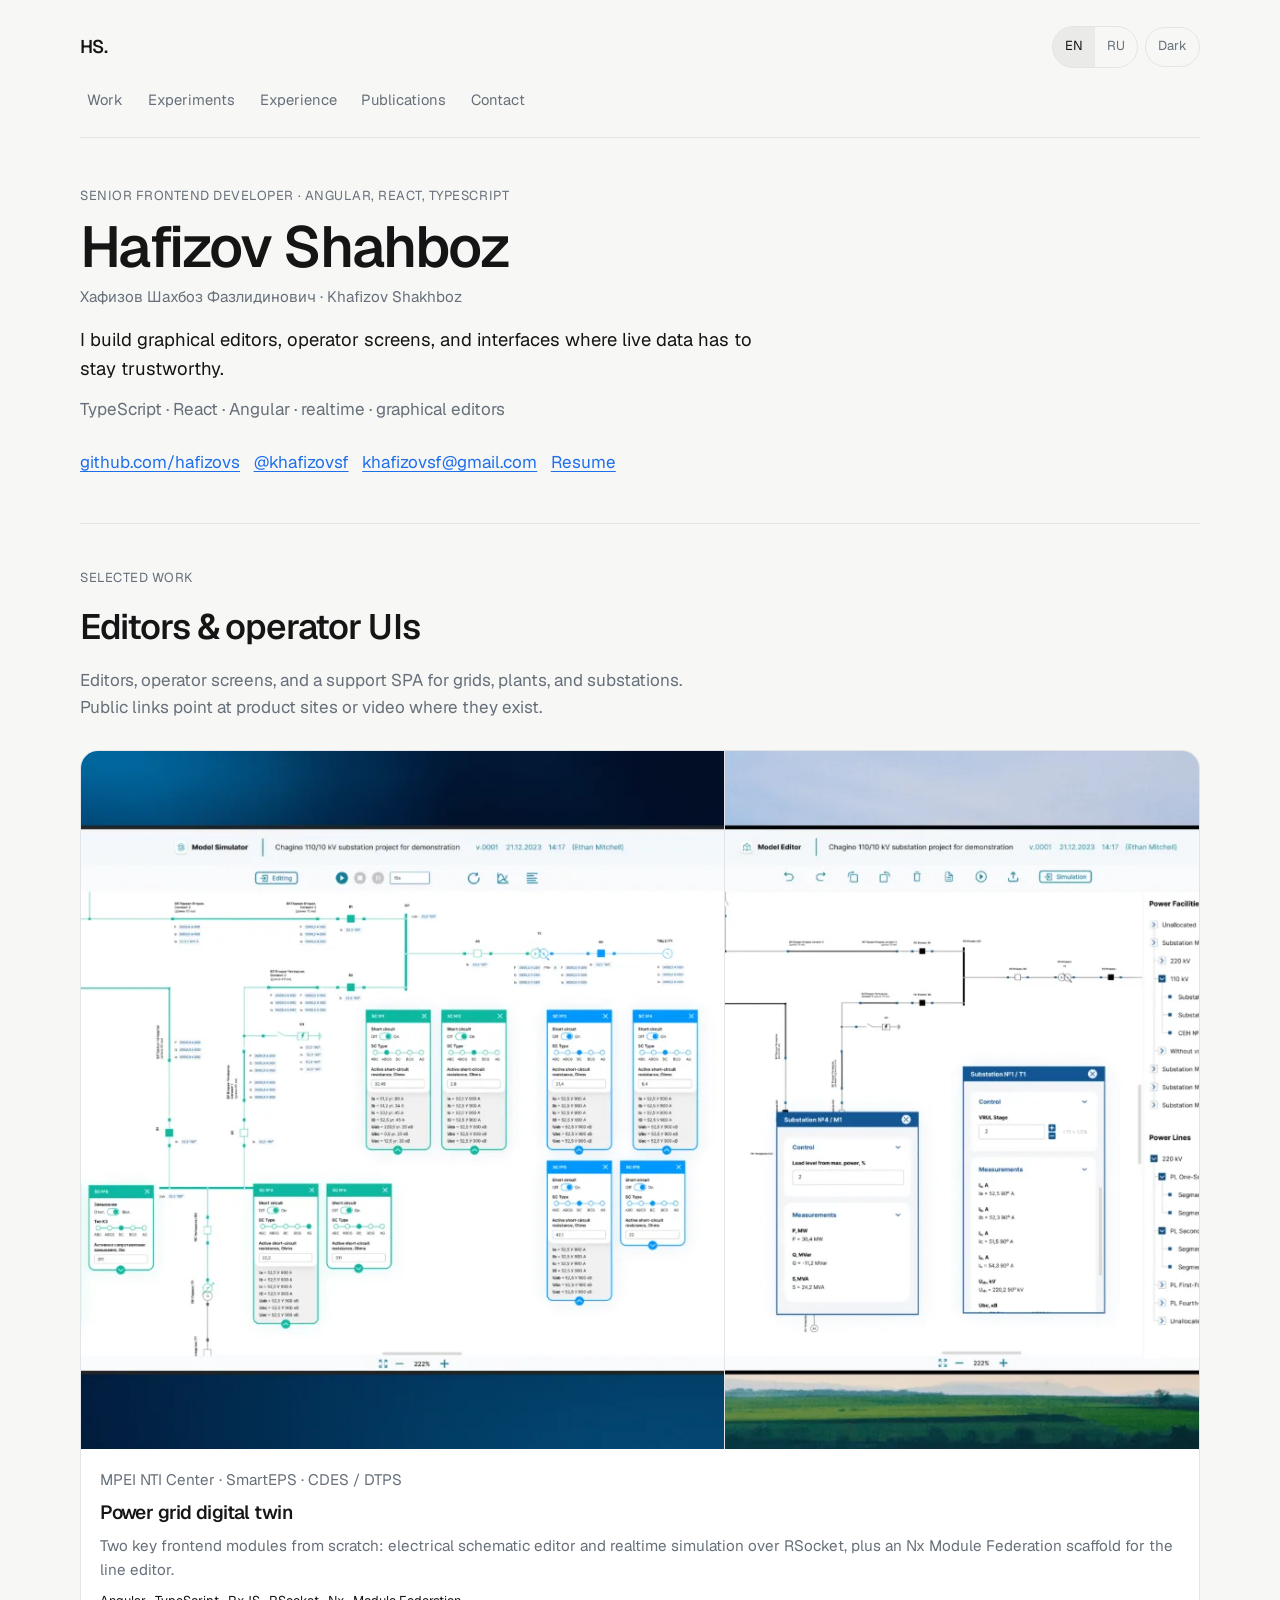
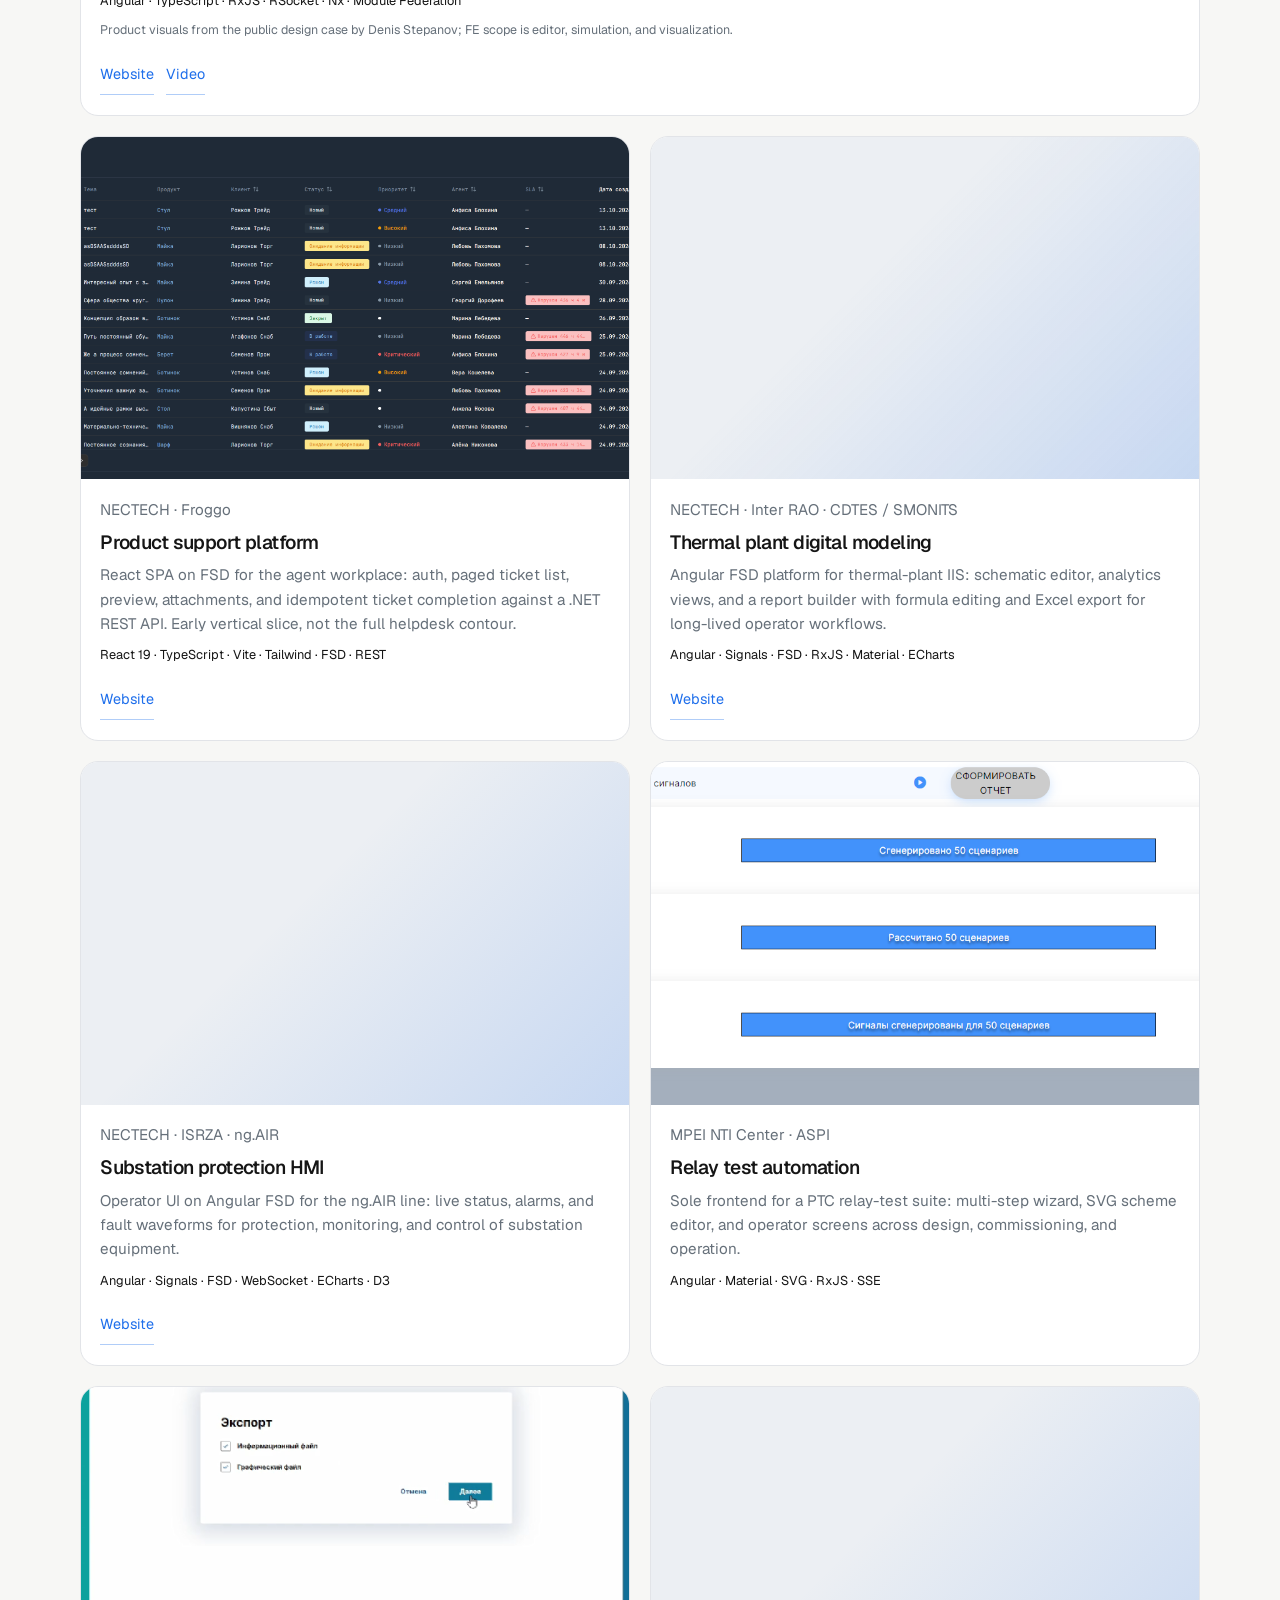
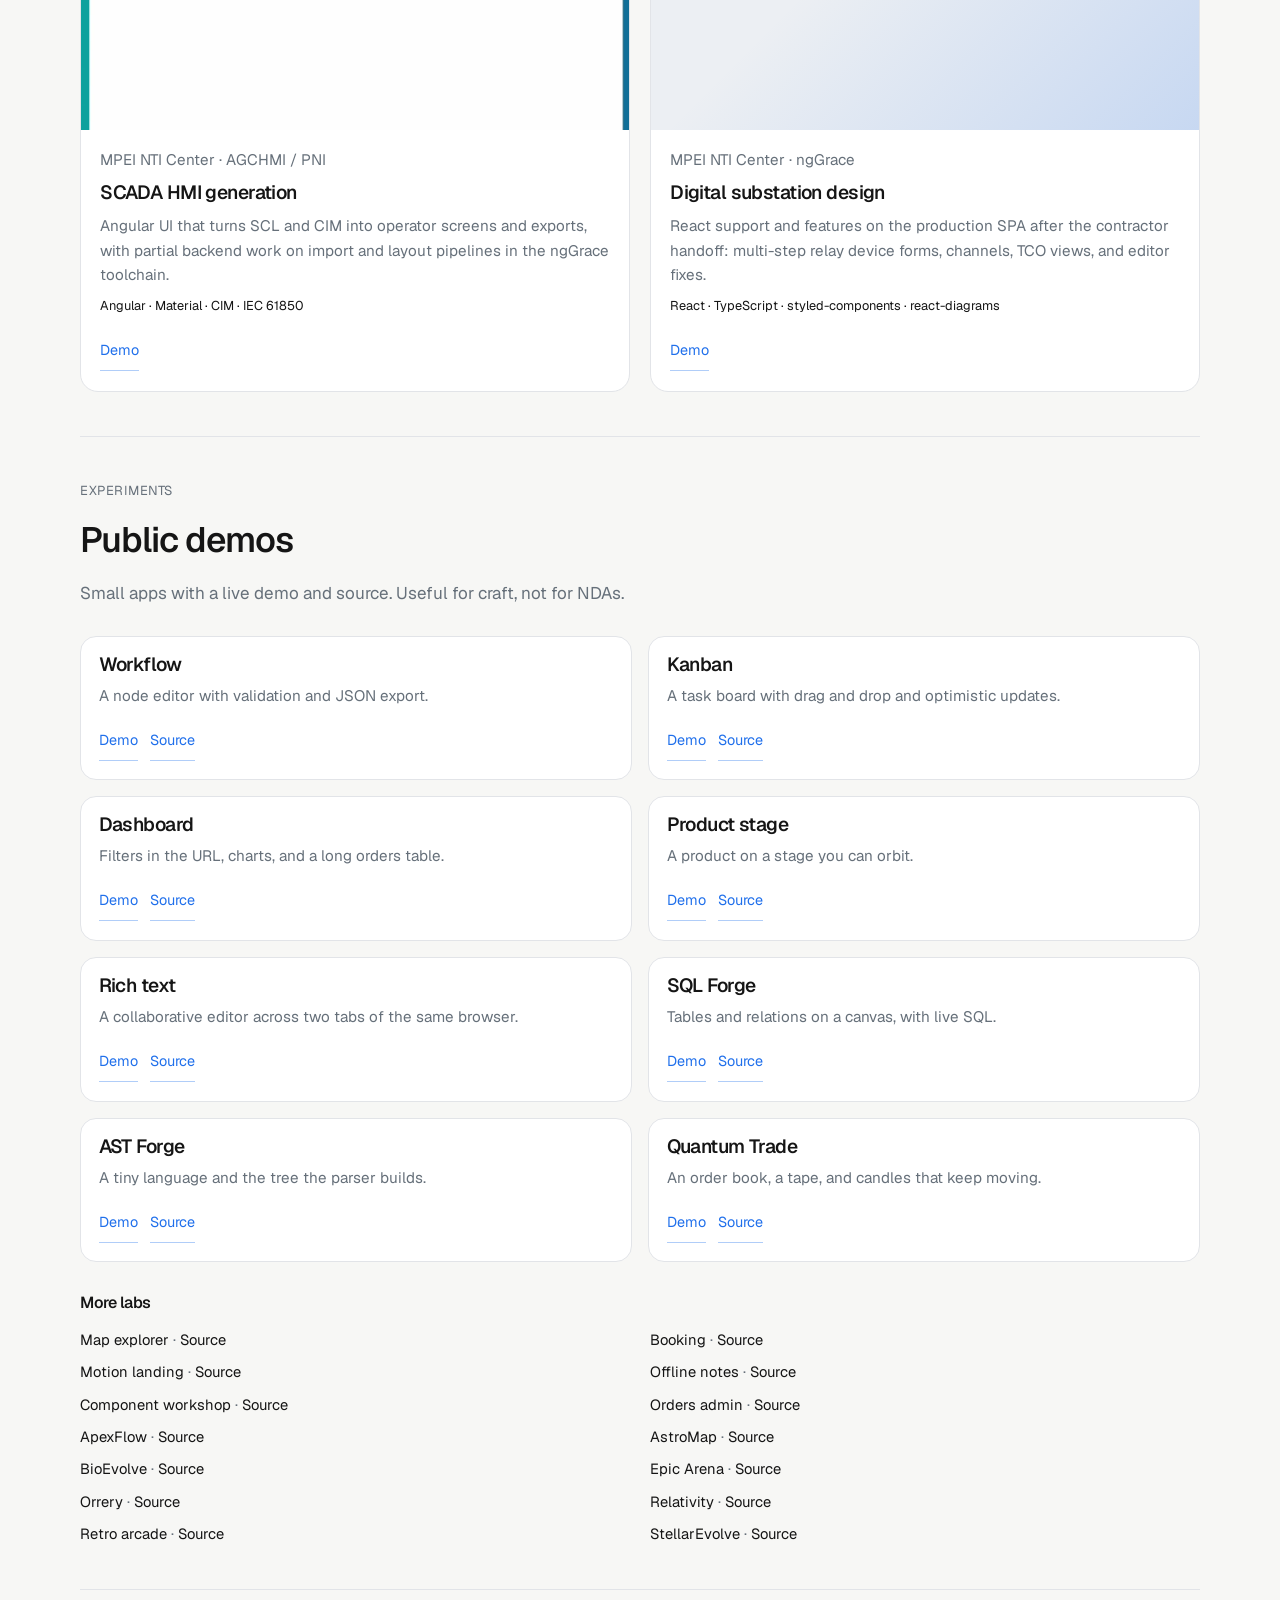
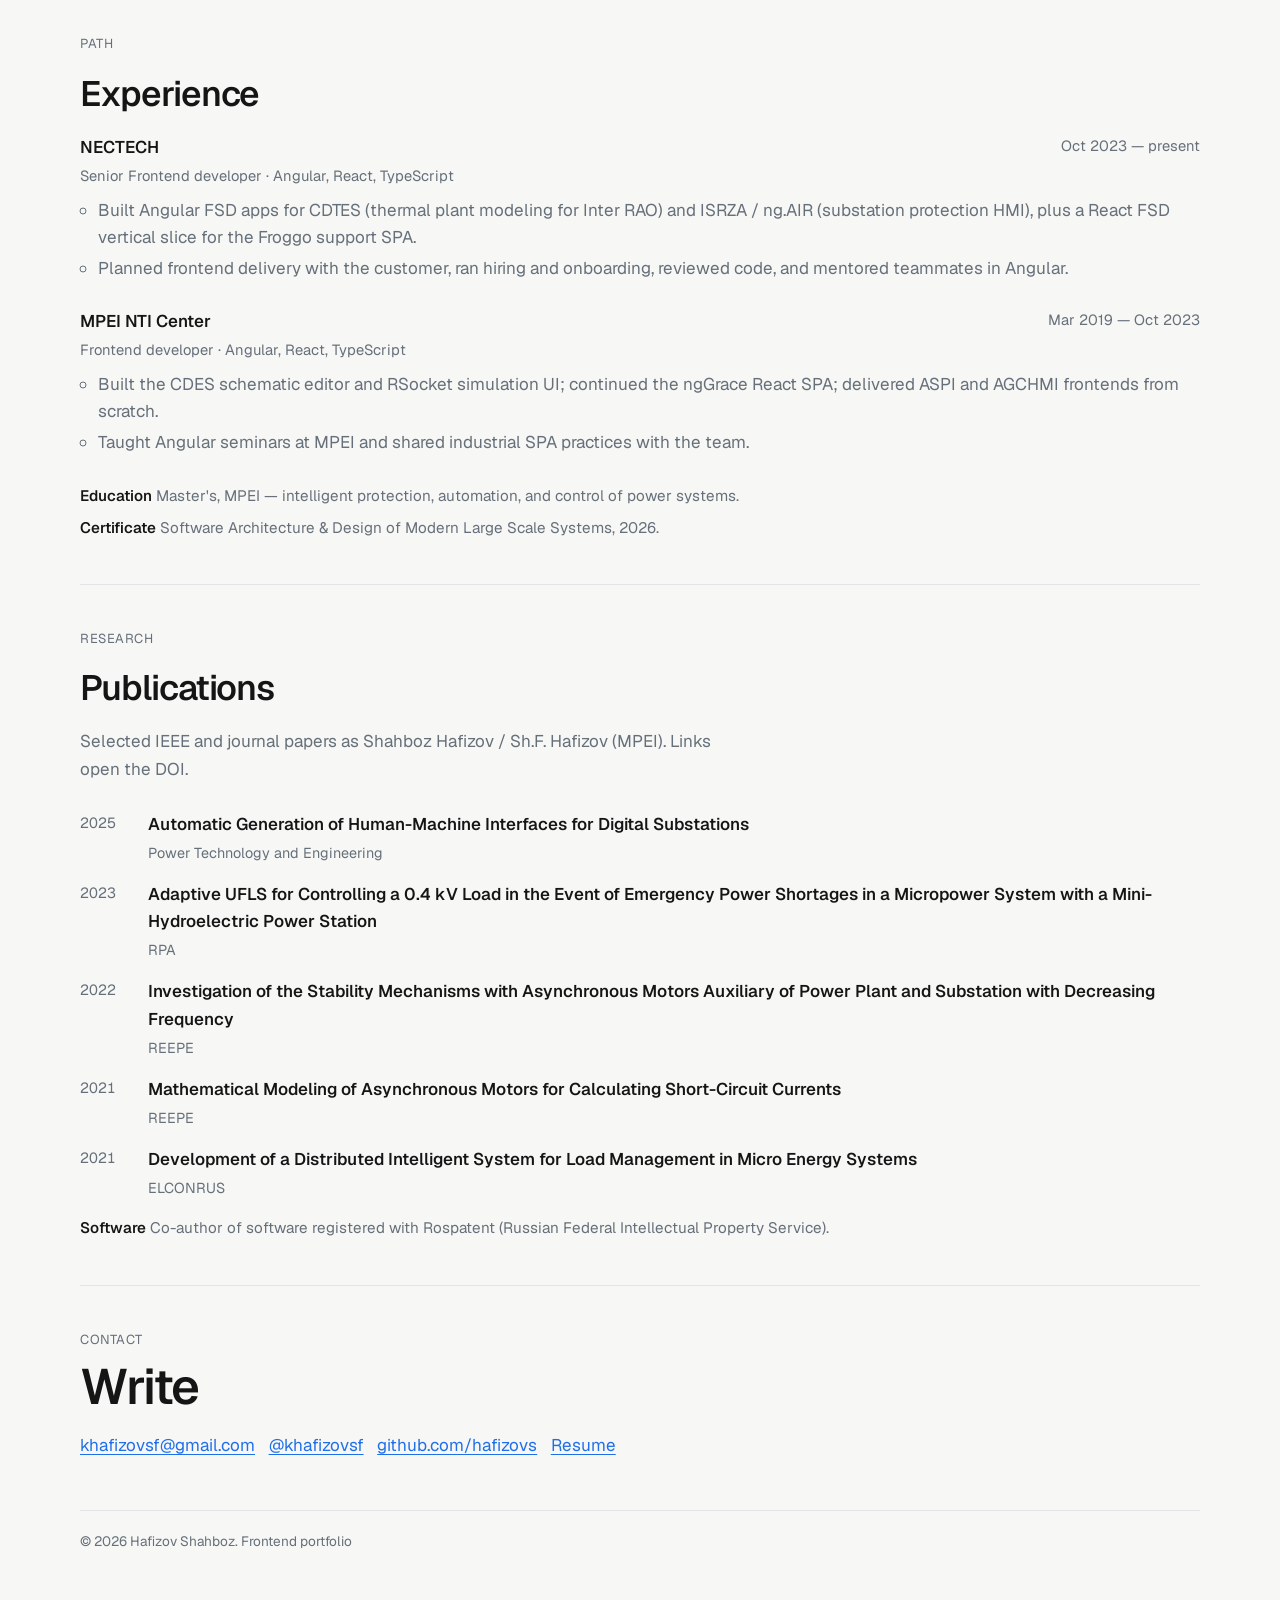
==== commit 7c06619f: "Add Google Search Console verification file. Co-authored-by: Cursor <cursoragent@cursor.com>" ====
--- a/index.html
+++ b/index.html
@@ -11,11 +11,14 @@
     <meta property="og:title" content="Hafizov Shahboz — Хафизов Шахбоз" />
     <meta property="og:description" content="Hafizov Shahboz, frontend engineer. Graphical editors, operator screens, and live data for power systems. Хафизов Шахбоз Фазлидинович. Khafizov Shakhboz." />
     <meta property="og:url" content="https://hafizovs.github.io/" />
+    <meta property="og:image" content="https://hafizovs.github.io/og-image.png" />
+    <meta property="og:image:alt" content="Hafizov Shahboz — Хафизов Шахбоз" />
+    <meta name="twitter:card" content="summary_large_image" />
     <meta property="og:locale" content="en_US" />
     <meta property="og:locale:alternate" content="ru_RU" />
     <meta property="profile:first_name" content="Shahboz" />
     <meta property="profile:last_name" content="Hafizov" />
-    <script type="application/ld+json">{"@context":"https://schema.org","@type":"Person","name":"Hafizov Shahboz","alternateName":["Хафизов Шахбоз","Хафизов Шахбоз Фазлидинович","Khafizov Shakhboz","Shahboz Hafizov","Shakhboz Khafizov","Шахбоз Хафизов","Hafizov Shahboz Fazlidinovich","Khafizov Shakhboz Fazlidinovich"],"jobTitle":"Frontend developer","email":"khafizovsf@gmail.com","url":"https://hafizovs.github.io/","sameAs":["https://github.com/hafizovs","https://t.me/khafizovsf"]}</script>
+    <script type="application/ld+json">{"@context":"https://schema.org","@type":"Person","name":"Hafizov Shahboz","alternateName":["Хафизов Шахбоз","Хафизов Шахбоз Фазлидинович","Khafizov Shakhboz","Shahboz Hafizov","Shakhboz Khafizov","Шахбоз Хафизов","Hafizov Shahboz Fazlidinovich","Khafizov Shakhboz Fazlidinovich"],"jobTitle":"Senior Frontend developer","email":"khafizovsf@gmail.com","url":"https://hafizovs.github.io/","sameAs":["https://github.com/hafizovs","https://t.me/khafizovsf","https://www.linkedin.com/in/hafizov"]}</script>
     <link rel="icon" href="/favicon.svg" type="image/svg+xml" />
     <script>
       ;(function () {
@@ -28,19 +31,35 @@
           }
           document.documentElement.setAttribute('data-theme', theme)
           var locale = localStorage.getItem('locale')
-          if (locale === 'ru' || locale === 'en') {
-            document.documentElement.lang = locale
+          if (locale !== 'ru' && locale !== 'en') {
+            var langs = []
+            try {
+              langs = navigator.languages
+                ? Array.prototype.slice.call(navigator.languages)
+                : []
+            } catch (err) {
+              langs = []
+            }
+            if (!langs.length && navigator.language) langs = [navigator.language]
+            locale = langs.some(function (code) {
+              return String(code || '')
+                .toLowerCase()
+                .startsWith('ru')
+            })
+              ? 'ru'
+              : 'en'
           }
+          document.documentElement.lang = locale
         } catch (e) {
           /* storage can be blocked; the page still renders in English, light. */
         }
       })()
     </script>
-    <script type="module" crossorigin src="/assets/index-DIOcNHSZ.js"></script>
-    <link rel="stylesheet" crossorigin href="/assets/index-CPxdBINC.css">
+    <script type="module" crossorigin src="/assets/index-BcVGdlDu.js"></script>
+    <link rel="stylesheet" crossorigin href="/assets/index-DhKhy9gI.css">
   </head>
   <body>
-    <div id="root"><div class="min"><div class="min-wrap"><main id="content"><h1>Hafizov Shahboz</h1><p class="min-names">Хафизов Шахбоз Фазлидинович · Khafizov Shakhboz</p><p class="min-lede">Frontend developer Hafizov Shahboz (Хафизов Шахбоз). Graphical editors, operator screens, and live data.</p><ul class="min-contact"><li><a href="mailto:khafizovsf@gmail.com">khafizovsf@gmail.com</a></li><li><a href="https://t.me/khafizovsf">@khafizovsf</a></li><li><a href="https://github.com/hafizovs">github.com/hafizovs</a></li></ul></main></div></div></div>+    <div id="root"><div class="min"><div class="min-wrap"><main id="content"><h1>Hafizov Shahboz</h1><p class="min-names">Хафизов Шахбоз Фазлидинович · Khafizov Shakhboz</p><p class="min-lede">Senior Frontend developer Hafizov Shahboz (Хафизов Шахбоз). Graphical editors, operator screens, and live data.</p><ul class="min-contact"><li><a href="mailto:khafizovsf@gmail.com">khafizovsf@gmail.com</a></li><li><a href="https://t.me/khafizovsf">@khafizovsf</a></li><li><a href="https://github.com/hafizovs">github.com/hafizovs</a></li><li><a href="https://www.linkedin.com/in/hafizov">linkedin.com/in/hafizov</a></li></ul></main></div></div></div> 
   </body>
 </html>
--- a/assets/index-DhKhy9gI.css
+++ b/assets/index-DhKhy9gI.css
@@ -0,0 +1 @@
+@font-face{font-family:"Source Serif 4 Variable";font-style:normal;font-display:swap;font-weight:200 900;src:url(/assets/source-serif-4-cyrillic-ext-wght-normal-DHTKMUil.woff2)format("woff2-variations");unicode-range:U+460-52F,U+1C80-1C8A,U+20B4,U+2DE0-2DFF,U+A640-A69F,U+FE2E-FE2F}@font-face{font-family:"Source Serif 4 Variable";font-style:normal;font-display:swap;font-weight:200 900;src:url(/assets/source-serif-4-cyrillic-wght-normal-B1g8a0vD.woff2)format("woff2-variations");unicode-range:U+301,U+400-45F,U+490-491,U+4B0-4B1,U+2116}@font-face{font-family:"Source Serif 4 Variable";font-style:normal;font-display:swap;font-weight:200 900;src:url(/assets/source-serif-4-greek-wght-normal-BpXpdlRW.woff2)format("woff2-variations");unicode-range:U+370-377,U+37A-37F,U+384-38A,U+38C,U+38E-3A1,U+3A3-3FF}@font-face{font-family:"Source Serif 4 Variable";font-style:normal;font-display:swap;font-weight:200 900;src:url(/assets/source-serif-4-vietnamese-wght-normal-BsaNuasd.woff2)format("woff2-variations");unicode-range:U+102-103,U+110-111,U+128-129,U+168-169,U+1A0-1A1,U+1AF-1B0,U+300-301,U+303-304,U+308-309,U+323,U+329,U+1EA0-1EF9,U+20AB}@font-face{font-family:"Source Serif 4 Variable";font-style:normal;font-display:swap;font-weight:200 900;src:url(/assets/source-serif-4-latin-ext-wght-normal-BVZ5su8S.woff2)format("woff2-variations");unicode-range:U+100-2BA,U+2BD-2C5,U+2C7-2CC,U+2CE-2D7,U+2DD-2FF,U+304,U+308,U+329,U+1D00-1DBF,U+1E00-1E9F,U+1EF2-1EFF,U+2020,U+20A0-20AB,U+20AD-20C4,U+2113,U+2C60-2C7F,U+A720-A7FF}@font-face{font-family:"Source Serif 4 Variable";font-style:normal;font-display:swap;font-weight:200 900;src:url(/assets/source-serif-4-latin-wght-normal-DMe4EKeb.woff2)format("woff2-variations");unicode-range:U+??,U+131,U+152-153,U+2BB-2BC,U+2C6,U+2DA,U+2DC,U+304,U+308,U+329,U+2000-206F,U+20AC,U+2122,U+2191,U+2193,U+2212,U+2215,U+FEFF,U+FFFD}@font-face{font-family:Geist Variable;font-style:normal;font-display:swap;font-weight:100 900;src:url(/assets/geist-cyrillic-ext-wght-normal-DjL33-gN.woff2)format("woff2-variations");unicode-range:U+460-52F,U+1C80-1C8A,U+20B4,U+2DE0-2DFF,U+A640-A69F,U+FE2E-FE2F}@font-face{font-family:Geist Variable;font-style:normal;font-display:swap;font-weight:100 900;src:url(/assets/geist-cyrillic-wght-normal-BEAKL7Jp.woff2)format("woff2-variations");unicode-range:U+301,U+400-45F,U+490-491,U+4B0-4B1,U+2116}@font-face{font-family:Geist Variable;font-style:normal;font-display:swap;font-weight:100 900;src:url(/assets/geist-vietnamese-wght-normal-6IgcOCM7.woff2)format("woff2-variations");unicode-range:U+102-103,U+110-111,U+128-129,U+168-169,U+1A0-1A1,U+1AF-1B0,U+300-301,U+303-304,U+308-309,U+323,U+329,U+1EA0-1EF9,U+20AB}@font-face{font-family:Geist Variable;font-style:normal;font-display:swap;font-weight:100 900;src:url(/assets/geist-latin-ext-wght-normal-DC-KSUi6.woff2)format("woff2-variations");unicode-range:U+100-2BA,U+2BD-2C5,U+2C7-2CC,U+2CE-2D7,U+2DD-2FF,U+304,U+308,U+329,U+1D00-1DBF,U+1E00-1E9F,U+1EF2-1EFF,U+2020,U+20A0-20AB,U+20AD-20C0,U+2113,U+2C60-2C7F,U+A720-A7FF}@font-face{font-family:Geist Variable;font-style:normal;font-display:swap;font-weight:100 900;src:url(/assets/geist-latin-wght-normal-BgDaEnEv.woff2)format("woff2-variations");unicode-range:U+??,U+131,U+152-153,U+2BB-2BC,U+2C6,U+2DA,U+2DC,U+304,U+308,U+329,U+2000-206F,U+20AC,U+2122,U+2191,U+2193,U+2212,U+2215,U+FEFF,U+FFFD}:root,[data-theme=light]{--bg:#f4f6f8;--bg-raised:#e7edf5;--ink:#14181f;--ink-soft:#5c6570;--line:#d5dbe3;--accent:#1f6feb;--accent-ink:#1f6feb;--graph:#14181f;--graph-dim:#9aa6b5;--lightningcss-light:initial;--lightningcss-dark: ;color-scheme:light}[data-theme=dark]{--bg:#0c0e12;--bg-raised:#161b24;--ink:#eef1f6;--ink-soft:#9aa3b2;--line:#2a3140;--accent:#8eb6ff;--accent-ink:#8eb6ff;--graph:#eef1f6;--graph-dim:#5c6b80;--lightningcss-light: ;--lightningcss-dark:initial;color-scheme:dark}*,:before,:after{box-sizing:border-box}html{background:var(--bg);scroll-behavior:smooth}body{background:var(--bg);color:var(--ink);text-rendering:optimizelegibility;margin:0;font-family:Geist Variable,Segoe UI,sans-serif;font-size:1.0625rem;line-height:1.6}h1,h2,h3,.metric,.brand{letter-spacing:-.03em;font-family:"Source Serif 4 Variable",Georgia,serif;font-weight:460}h1,h2,h3,h4,p{margin:0}a{color:inherit;text-underline-offset:.18em}button,a{-webkit-tap-highlight-color:transparent}:focus-visible{outline:2px solid var(--accent);outline-offset:3px}::selection{background:color-mix(in srgb, var(--accent) 35%, transparent)}.shell{grid-template-columns:220px minmax(0,720px);justify-content:center;align-items:start;gap:2.5rem 3.5rem;width:min(1040px,100% - 2.5rem);margin-inline:auto;display:grid}.column{min-width:0}.wrap{width:100%}.skip{background:var(--ink);color:var(--bg);z-index:30;padding:.4rem .7rem;position:absolute;top:-3rem;left:1rem}.skip:focus{top:.6rem}.site-header{z-index:20;flex-direction:column;min-height:100vh;padding:1.6rem 0 1.4rem;display:flex;position:sticky;top:0}.bar{flex-direction:column;flex:1;align-items:flex-start;gap:1.4rem;min-height:0;display:flex}.brand{letter-spacing:-.02em;font-size:1.35rem;line-height:1.15;text-decoration:none}.nav{flex-direction:column;gap:.2rem;display:flex}.nav a{color:var(--ink-soft);font-size:.92rem;text-decoration:none}.nav a:hover{color:var(--ink)}.controls{flex-wrap:wrap;align-items:center;gap:.4rem;margin-top:auto;display:flex}.lang,.theme-toggle{border:1px solid var(--line);color:var(--ink);background:0 0}.lang{display:flex}.lang button,.theme-toggle{font:inherit;letter-spacing:.06em;text-transform:uppercase;color:var(--ink-soft);cursor:pointer;background:0 0;border:0;padding:.4rem .55rem;font-size:.78rem}.theme-toggle{border:1px solid var(--line)}.lang button[aria-pressed=true]{color:var(--ink);background:var(--bg-raised)}.hero{flex-direction:column;align-items:stretch;padding:1.75rem 0 .25rem;display:flex}.identity{color:var(--ink-soft);align-items:center;gap:.75rem;display:flex}.portrait{border:1px solid var(--line);background:var(--bg-raised);letter-spacing:.04em;width:2.5rem;height:2.5rem;color:var(--ink);border-radius:50%;flex:none;place-items:center;font-size:.72rem;display:grid}.dot{margin-inline:.4rem}.hero h1{letter-spacing:-.04em;margin:.7rem 0 .85rem;font-size:clamp(2.6rem,5vw,4.2rem);line-height:.95}.lede{max-width:38rem;font-size:1.15rem;line-height:1.5}.tools{color:var(--ink-soft);max-width:36rem;margin-top:1.15rem}.graph-field{aspect-ratio:2.4;border:1px solid var(--line);background:var(--bg-raised);width:100%;margin-top:1.35rem;position:relative;overflow:hidden}.graph-field canvas{width:100%;height:100%;display:block}.section{padding:2.4rem 0 .25rem}section[id]{scroll-margin-top:4.75rem}.section-head{max-width:40rem;margin-bottom:1.5rem}.section-head h2,#library-title,#contact-title{margin:.35rem 0 .8rem;font-size:clamp(2.1rem,4vw,3.1rem);line-height:1.05}.kicker{letter-spacing:.12em;text-transform:uppercase;color:var(--ink-soft);margin:0;font-family:Geist Variable,sans-serif;font-size:.78rem;font-weight:500}.case{border-top:1px solid var(--line);flex-direction:column;gap:.9rem;padding:1.5rem 0;display:flex}.case-top{justify-content:space-between;align-items:flex-end;gap:1.25rem;display:flex}.case h3{margin-top:.45rem;font-size:clamp(1.7rem,3vw,2.3rem);line-height:1.1}.metric{text-align:right;letter-spacing:-.04em;color:var(--accent-ink);flex:none;margin:0;font-size:clamp(2rem,4vw,2.8rem);line-height:.9}.metric-note{color:var(--ink-soft);letter-spacing:0;margin-top:.3rem;font-family:Geist Variable,Segoe UI,sans-serif;font-size:.86rem;font-weight:400;line-height:1.3;display:block}.case p:last-child{max-width:38rem}.still{background:var(--bg-raised);border:1px solid var(--line);margin:0}.still svg{width:100%;height:200px;color:var(--ink);display:block}.still .frame,.still .node{fill:none;stroke:currentColor;stroke-width:1.25px}.still .frame{stroke:var(--ink-soft)}.still .muted{fill:none;stroke:var(--ink-soft);stroke-width:1.25px}.still .faint{fill:none;stroke:var(--line);stroke-width:1px}.still .bus,.still .wave{fill:none;stroke:currentColor;stroke-width:1.6px}.still .accent{stroke:var(--accent);stroke-width:1.75px}.still .accent-line{fill:none;stroke:var(--accent);stroke-width:1.25px}.still .accent-dot{fill:var(--accent)}.still .joint{fill:currentColor}.still figcaption{color:var(--ink-soft);border-top:1px solid var(--line);padding:.7rem .9rem .85rem;font-size:.86rem}.also-block{padding-bottom:1rem}.also-title,.index-title{margin:.5rem 0 .25rem;font-size:1.55rem}.also{margin:.5rem 0 0;padding:0;list-style:none}.also li{border-top:1px solid var(--line);grid-template-columns:minmax(12rem,16rem) minmax(0,1fr);gap:1.5rem 2rem;padding:1.15rem 0;display:grid}.also h4{letter-spacing:-.02em;font-family:"Source Serif 4 Variable",Georgia,serif;font-size:1.15rem;font-weight:500}.lab-grid{background:var(--line);border:1px solid var(--line);grid-template-columns:1fr 1fr;gap:1px;margin-top:1.75rem;display:grid}.lab-card{background:var(--bg);min-height:9.5rem;padding:1.25rem 1.35rem 1.35rem;text-decoration:none;display:block}.lab-card:hover{background:var(--bg-raised)}.lab-open{color:var(--ink-soft);letter-spacing:.12em;text-transform:uppercase;margin-bottom:.85rem;font-size:.75rem;display:block}.lab-card h3{margin-bottom:.35rem;font-size:1.55rem}.lab-card p{color:var(--ink-soft);max-width:32rem}.index-title{margin-top:2.5rem}.index{grid-template-columns:1fr 1fr;gap:.95rem 2rem;margin:0;padding:.4rem 0 0;list-style:none;display:grid}.index a{font-weight:560}.index span{color:var(--ink-soft);font-size:.95rem;display:block}.local-note{border-top:1px solid var(--line);max-width:40rem;margin-top:2.25rem;padding-top:1.25rem}.local-note h3{margin-bottom:.35rem;font-size:1.35rem}.local-note p{color:var(--ink-soft)}.jobs{margin:.4rem 0 0;padding:0;list-style:none}.jobs>li{border-top:1px solid var(--line);grid-template-columns:13rem minmax(0,1fr);gap:.75rem 1.25rem;padding:1.1rem 0;display:grid}.points{margin:.65rem 0 0;padding:0;list-style:none}.points li{border-top:1px solid var(--line);border-left:2px solid var(--accent);padding:.45rem 0 .45rem .75rem}.stats{grid-template-columns:repeat(4,minmax(0,1fr));gap:.75rem 1rem;margin:.4rem 0 .6rem;padding:0;list-style:none;display:grid}.stats li{border-top:2px solid var(--accent);padding-top:.45rem}.stats strong{letter-spacing:-.03em;color:var(--accent-ink);font-family:"Source Serif 4 Variable",Georgia,serif;font-size:1.7rem;font-weight:500;line-height:1;display:block}.stats span{color:var(--ink-soft);margin-top:.3rem;font-size:.86rem;display:block}.when,.role{color:var(--ink-soft)}.when{white-space:nowrap}.jobs h3{font-size:1.7rem;line-height:1.15}.jobs h3 a{text-decoration-thickness:1px}.facts{gap:1.1rem;margin:1.5rem 0 0;display:grid}.facts div{border-top:1px solid var(--line);grid-template-columns:13rem minmax(0,1fr);gap:.75rem 1.25rem;padding-top:1rem;display:grid}.facts dt{color:var(--ink-soft)}.facts dd{max-width:40rem;margin:0}#library .pending,.library-body{max-width:40rem}.pending{color:var(--ink-soft);margin-top:.35rem}.library-body{margin-top:.9rem}.text-link{color:var(--accent-ink)}.contact-list{margin:0;padding:.4rem 0 0;list-style:none}.contact-list a{letter-spacing:-.03em;padding:.35rem 0;font-family:"Source Serif 4 Variable",Georgia,serif;font-size:clamp(1.7rem,3vw,2.4rem);line-height:1.2;text-decoration-thickness:1px;display:inline-block}.site-footer{color:var(--ink-soft);padding:2.5rem 0 3rem;font-size:.92rem}@media (width<=800px){.shell{width:min(100% - 1.5rem,720px);display:block}.site-header{background:color-mix(in srgb, var(--bg) 92%, transparent);-webkit-backdrop-filter:blur(16px);backdrop-filter:blur(16px);border-bottom:1px solid var(--line);min-height:0;padding:.75rem 0;position:sticky;top:0}.bar{flex-flow:wrap;align-items:center;gap:.65rem .8rem}.nav{flex-flow:wrap;order:3;gap:.35rem .9rem;width:100%}.controls{margin-top:0;margin-left:auto}.case-top,.also li,.jobs>li,.facts div,.index,.lab-grid,.stats{grid-template-columns:1fr}.case-top{flex-direction:column;align-items:flex-start;display:flex}.metric{text-align:left}.stats{grid-template-columns:1fr 1fr}.hero{padding-top:1.25rem}}@media (prefers-reduced-motion:reduce){html{scroll-behavior:auto}}:root,[data-theme=light]{--pf-bg:#f7f7f5;--pf-ink:#151515;--pf-muted:#66707a;--pf-border:#e2e4e8;--pf-card:#fff;--pf-preview:#eceff3;--pf-accent:#1f6feb;--lightningcss-light:initial;--lightningcss-dark: ;color-scheme:light}[data-theme=dark]{--pf-bg:#0f1115;--pf-ink:#f2f4f7;--pf-muted:#9aa3b2;--pf-border:#2a3140;--pf-card:#161b24;--pf-preview:#0c0e12;--pf-accent:#8eb6ff;--lightningcss-light: ;--lightningcss-dark:initial;color-scheme:dark}.pf{background:var(--pf-bg);min-width:0;min-height:100vh;color:var(--pf-ink);overflow-x:clip}.pf h1,.pf h2,.pf h3,.pf-wordmark{letter-spacing:-.03em;overflow-wrap:anywhere;font-family:Geist Variable,Segoe UI,sans-serif;font-weight:560}.pf-shell{width:min(1120px,100% - 2.5rem);padding:1.25rem 0 4rem;padding-left:max(0px, env(safe-area-inset-left));padding-right:max(0px, env(safe-area-inset-right));padding-bottom:calc(4rem + env(safe-area-inset-bottom));margin:0 auto}.pf-nav{border-bottom:1px solid var(--pf-border);z-index:5;background:color-mix(in srgb, var(--pf-bg) 92%, transparent);-webkit-backdrop-filter:blur(10px);backdrop-filter:blur(10px);padding:.35rem 0 1rem;padding-top:max(.35rem, env(safe-area-inset-top));flex-direction:column;gap:.75rem;display:flex;position:sticky;top:0}.pf-nav-top{justify-content:space-between;align-items:center;gap:.75rem;min-width:0;display:flex}.pf-wordmark{flex-shrink:0;font-size:1.15rem;text-decoration:none}.pf-nav nav{flex-wrap:wrap;gap:.35rem .15rem;margin:0 -.25rem;font-size:.92rem;display:flex}.pf-nav nav a{color:var(--pf-muted);border-radius:999px;align-items:center;min-height:2.5rem;padding:.55rem .7rem;text-decoration:none;display:inline-flex}.pf-nav a:hover,.pf-nav a:focus-visible{color:var(--pf-ink)}.pf-nav nav a:hover,.pf-nav nav a:focus-visible{background:color-mix(in srgb, var(--pf-ink) 6%, transparent)}.pf-controls{flex-shrink:0;align-items:center;gap:.45rem;display:flex}.pf-lang{border:1px solid var(--pf-border);border-radius:999px;display:inline-flex;overflow:hidden}.pf-controls button{appearance:none;color:var(--pf-muted);font:inherit;cursor:pointer;touch-action:manipulation;background:0 0;border:0;min-width:2.5rem;min-height:2.5rem;padding:.35rem .75rem;font-size:.8125rem}.pf-theme{border-radius:999px;border:1px solid var(--pf-border)!important}.pf-lang button[aria-pressed=true],.pf-controls>button:hover{color:var(--pf-ink);background:color-mix(in srgb, var(--pf-ink) 6%, transparent)}.pf-hero{padding:3rem 0 2.5rem}.pf-kicker{color:var(--pf-muted);letter-spacing:.04em;text-transform:uppercase;margin-bottom:.65rem;font-size:.8125rem}.pf-hero h1{margin-bottom:.45rem;font-size:clamp(2rem,8vw,3.6rem);line-height:1.05}.pf-names{color:var(--pf-muted);overflow-wrap:anywhere;margin-bottom:1.1rem;font-size:.95rem}.pf-lede{max-width:42rem;margin-bottom:.75rem;font-size:clamp(1.02rem,2.8vw,1.15rem);line-height:1.55}.pf-tools{color:var(--pf-muted);overflow-wrap:anywhere;margin-bottom:1.25rem}.pf-social{flex-wrap:wrap;gap:.55rem .85rem;margin:0;padding:0;list-style:none;display:flex}.pf-social a{color:var(--pf-accent);overflow-wrap:anywhere;align-items:center;min-height:2.5rem;padding:.2rem 0;display:inline-flex}.pf-section{border-top:1px solid var(--pf-border);padding:2.75rem 0}.pf-section h2{margin-bottom:.75rem;font-size:clamp(1.45rem,5vw,2.2rem)}.pf-intro{max-width:40rem;color:var(--pf-muted);margin-bottom:1.75rem}.pf-work-grid{grid-template-columns:repeat(2,minmax(0,1fr));gap:1.25rem;display:grid}.pf-card{background:var(--pf-card);border:1px solid var(--pf-border);border-radius:18px;flex-direction:column;min-height:100%;display:flex;overflow:hidden}.pf-card.is-featured{grid-column:1/-1}.pf-card.is-featured .pf-preview.has-pair{grid-template-columns:1.15fr .85fr;display:grid}.pf-preview{background:var(--pf-preview);aspect-ratio:16/10;overflow:hidden}.pf-preview img{object-fit:cover;width:100%;height:100%;display:block}.pf-preview.has-pair img:last-child{border-left:1px solid var(--pf-border)}.pf-preview-empty{background:linear-gradient(135deg, transparent 40%, color-mix(in srgb, var(--pf-accent) 18%, transparent)), var(--pf-preview)}.pf-card-body{flex-direction:column;flex:1;gap:.55rem;padding:1.15rem 1.2rem 1.25rem;display:flex}.pf-eyebrow{color:var(--pf-muted);font-size:.78rem}.pf-card-body h3,.pf-lab h3{font-size:1.2rem;line-height:1.25}.pf-card-body p,.pf-lab p{color:var(--pf-muted);font-size:.95rem}.pf-stack{color:var(--pf-ink)!important;font-size:.8rem!important}.pf-credit{font-size:.78rem!important}.pf-card-links{flex-wrap:wrap;gap:.45rem .75rem;margin:.35rem 0 0;padding:0;list-style:none;display:flex}.pf-card-links a{color:var(--pf-accent);border-bottom:1px solid color-mix(in srgb, var(--pf-accent) 35%, transparent);align-items:center;min-height:2.5rem;font-size:.9rem;text-decoration:none;display:inline-flex}.pf-lab-grid{grid-template-columns:repeat(2,minmax(0,1fr));gap:1rem;margin-bottom:1.75rem;display:grid}.pf-lab{border:1px solid var(--pf-border);background:var(--pf-card);border-radius:16px;flex-direction:column;gap:.45rem;padding:1rem 1.1rem 1.15rem;display:flex}.pf-subhead{margin:0 0 .75rem;font-size:1rem}.pf-lab-index{color:var(--pf-muted);grid-template-columns:repeat(2,minmax(0,1fr));gap:.55rem 1.25rem;margin:0;padding:0;font-size:.92rem;list-style:none;display:grid}.pf-lab-index a{color:var(--pf-ink);text-decoration:none}.pf-lab-index a:hover{color:var(--pf-accent)}.pf-jobs{gap:1.35rem;margin:0 0 1.5rem;padding:0;list-style:none;display:grid}.pf-job-head{flex-wrap:wrap;justify-content:space-between;gap:1rem;margin-bottom:.2rem;display:flex}.pf-job-head a{color:var(--pf-ink);font-weight:560;text-decoration:none}.pf-job-head span,.pf-job-role{color:var(--pf-muted);font-size:.92rem}.pf-jobs ul{color:var(--pf-muted);margin:.55rem 0 0;padding-left:1.1rem}.pf-jobs li li{margin:.25rem 0}.pf-edu{color:var(--pf-muted);margin-top:.45rem;font-size:.95rem}.pf-edu span{color:var(--pf-ink);font-weight:560}.pf-pubs{gap:1rem;margin:0 0 1rem;padding:0;list-style:none;display:grid}.pf-pubs>li{grid-template-columns:3.5rem 1fr;align-items:start;gap:.75rem;display:grid}.pf-pub-year{color:var(--pf-muted);font-variant-numeric:tabular-nums;font-size:.92rem}.pf-pubs a{color:var(--pf-ink);font-weight:560;text-decoration:none}.pf-pubs a:hover{text-decoration:underline}.pf-pub-venue{color:var(--pf-muted);margin:.25rem 0 0;font-size:.9rem}.pf-social-contact{margin-top:.35rem}.pf-footer{border-top:1px solid var(--pf-border);color:var(--pf-muted);padding-top:1.25rem;font-size:.85rem}@media (width<=860px){.pf-shell{width:min(1120px,100% - 2rem)}.pf-work-grid,.pf-lab-grid,.pf-lab-index,.pf-card.is-featured .pf-preview.has-pair{grid-template-columns:1fr}.pf-card.is-featured .pf-preview.has-pair{aspect-ratio:auto}.pf-card.is-featured .pf-preview.has-pair img{aspect-ratio:16/10;height:auto}.pf-card.is-featured .pf-preview.has-pair img:last-child{border-left:0;border-top:1px solid var(--pf-border)}.pf-section{padding:2.1rem 0}.pf-job-head{flex-direction:column;align-items:flex-start;gap:.2rem}}@media (width<=520px){.pf-shell{width:min(1120px,100% - 1.25rem);padding-top:.85rem}.pf-nav{gap:.45rem;padding-bottom:.75rem}.pf-nav nav{overscroll-behavior-x:contain;-webkit-overflow-scrolling:touch;scrollbar-width:none;flex-wrap:nowrap;width:calc(100% + .5rem);padding-bottom:.15rem;overflow-x:auto}.pf-nav nav::-webkit-scrollbar{display:none}.pf-nav nav a{white-space:nowrap;flex:none;padding:.5rem .8rem;font-size:.875rem}.pf-controls button{padding:.3rem .65rem;font-size:.78rem}.pf-hero{padding:1.6rem 0 1.75rem}.pf-hero h1{font-size:clamp(1.85rem,9vw,2.2rem)}.pf-names{font-size:.86rem;line-height:1.45}.pf-lede{font-size:1.02rem}.pf-card,.pf-lab{border-radius:14px}.pf-card-body,.pf-lab{padding:1rem}.pf-card-body h3,.pf-lab h3{font-size:1.08rem}.pf-preview{aspect-ratio:16/11}.pf-lab-index{gap:.7rem}.pf-jobs ul{padding-left:1rem}.pf-footer{font-size:.8rem;line-height:1.45}}@media (width<=390px){.pf-shell{width:calc(100% - 1rem)}.pf-nav-top{gap:.5rem}.pf-wordmark{font-size:1.05rem}.pf-controls{gap:.3rem}.pf-controls button{min-width:2.35rem;min-height:2.35rem}}@media (prefers-reduced-motion:reduce){html{scroll-behavior:auto}}
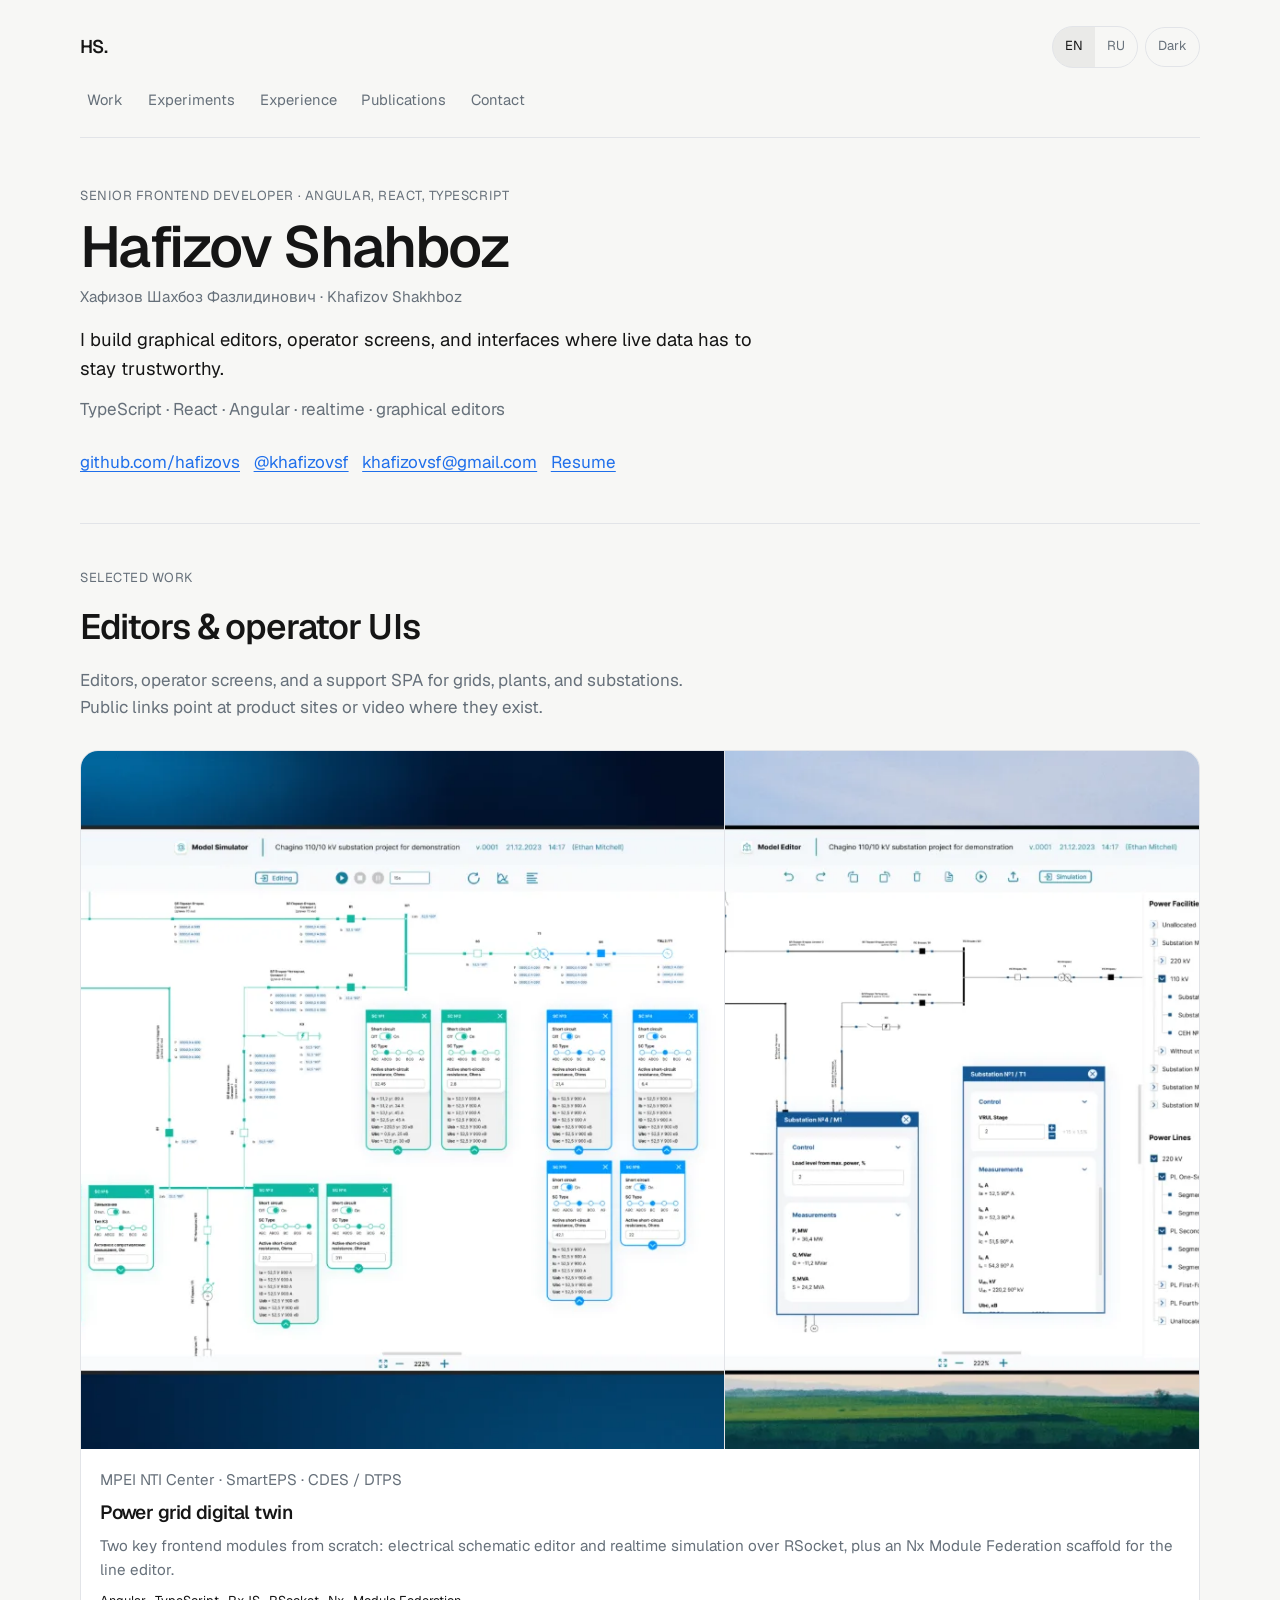
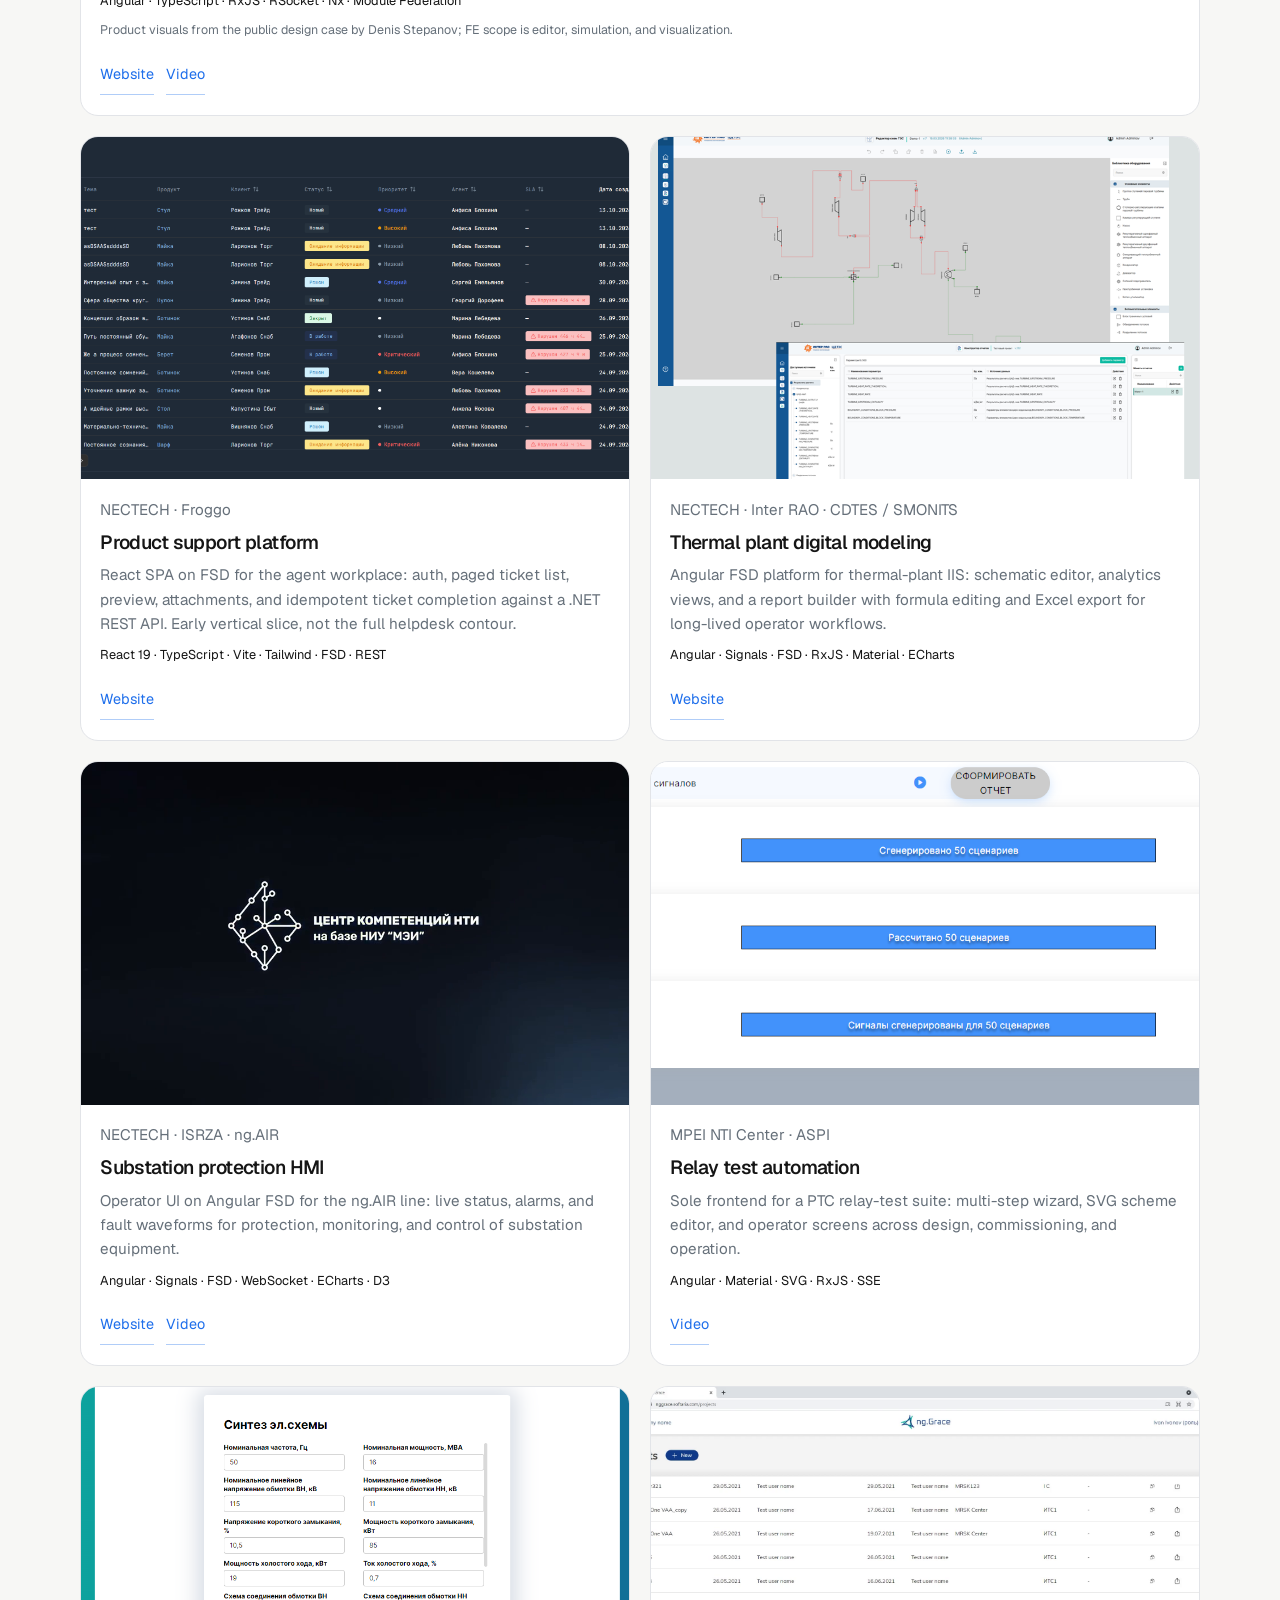
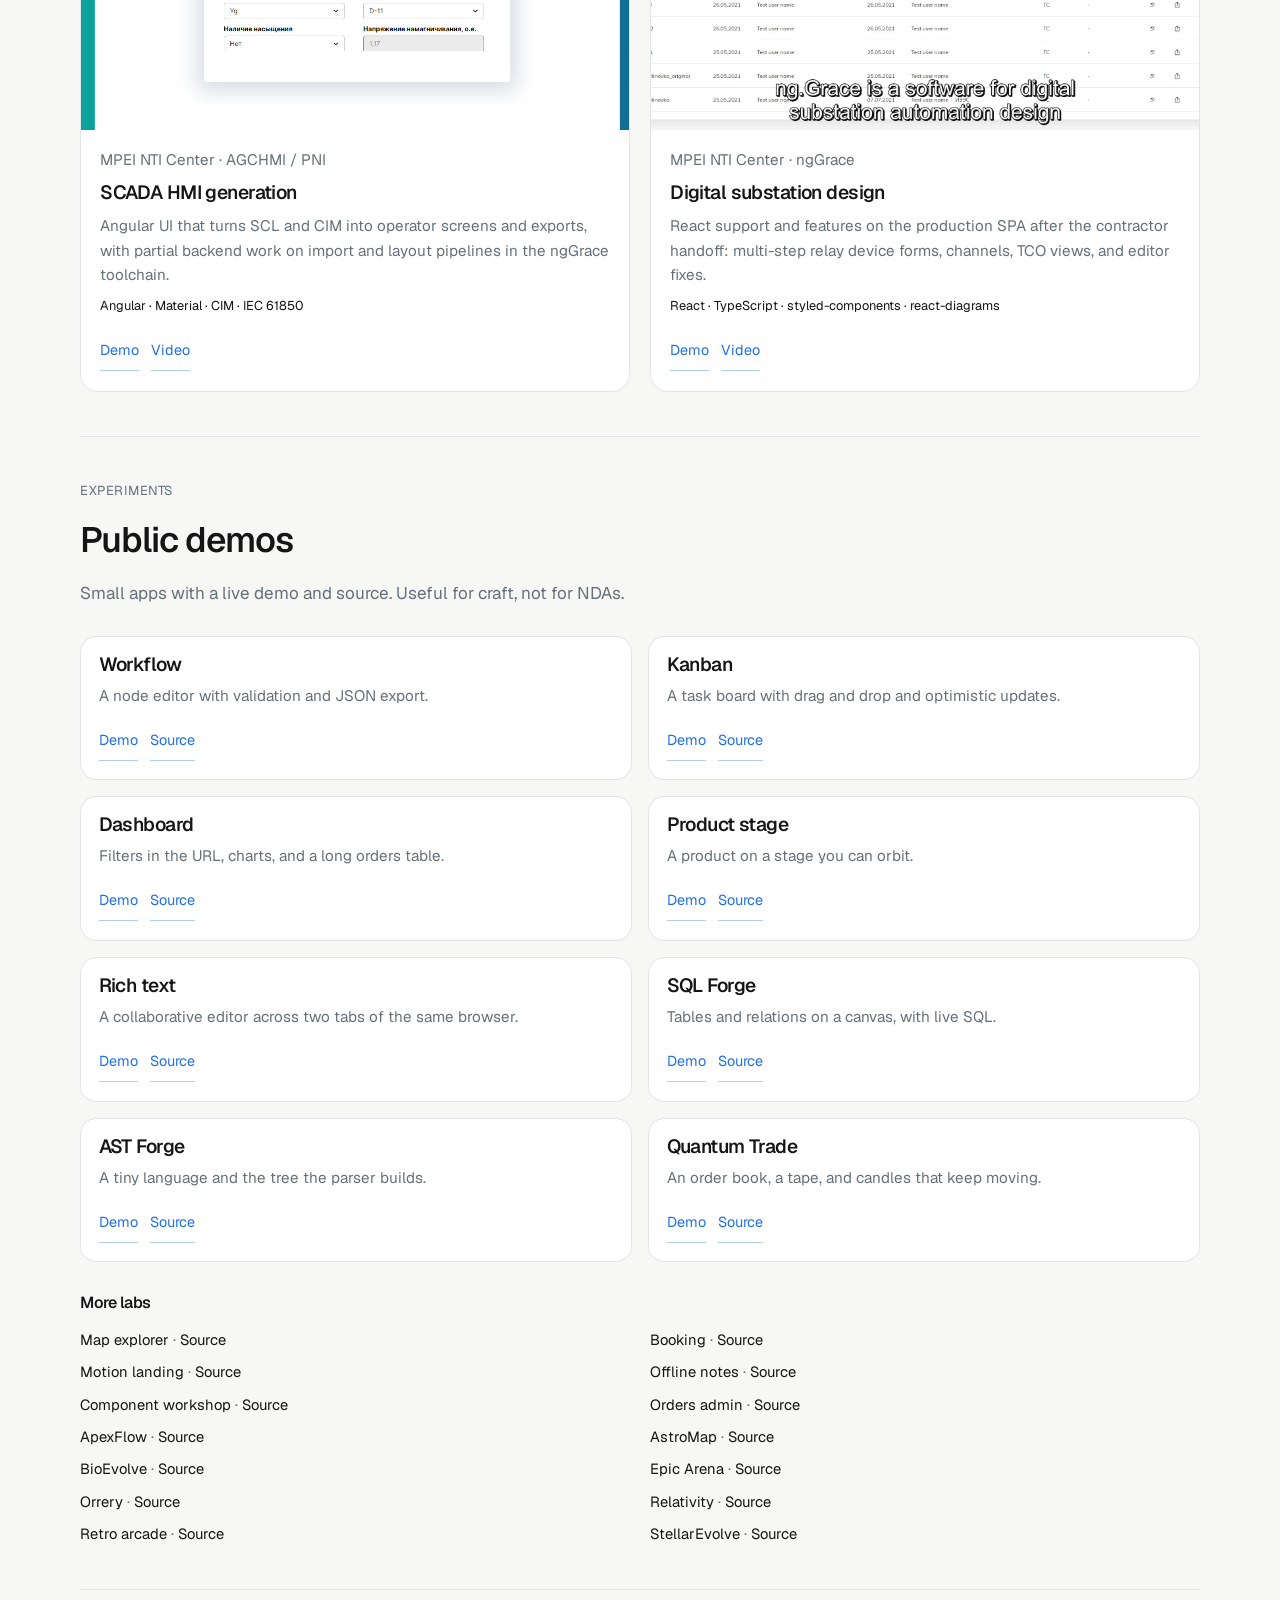
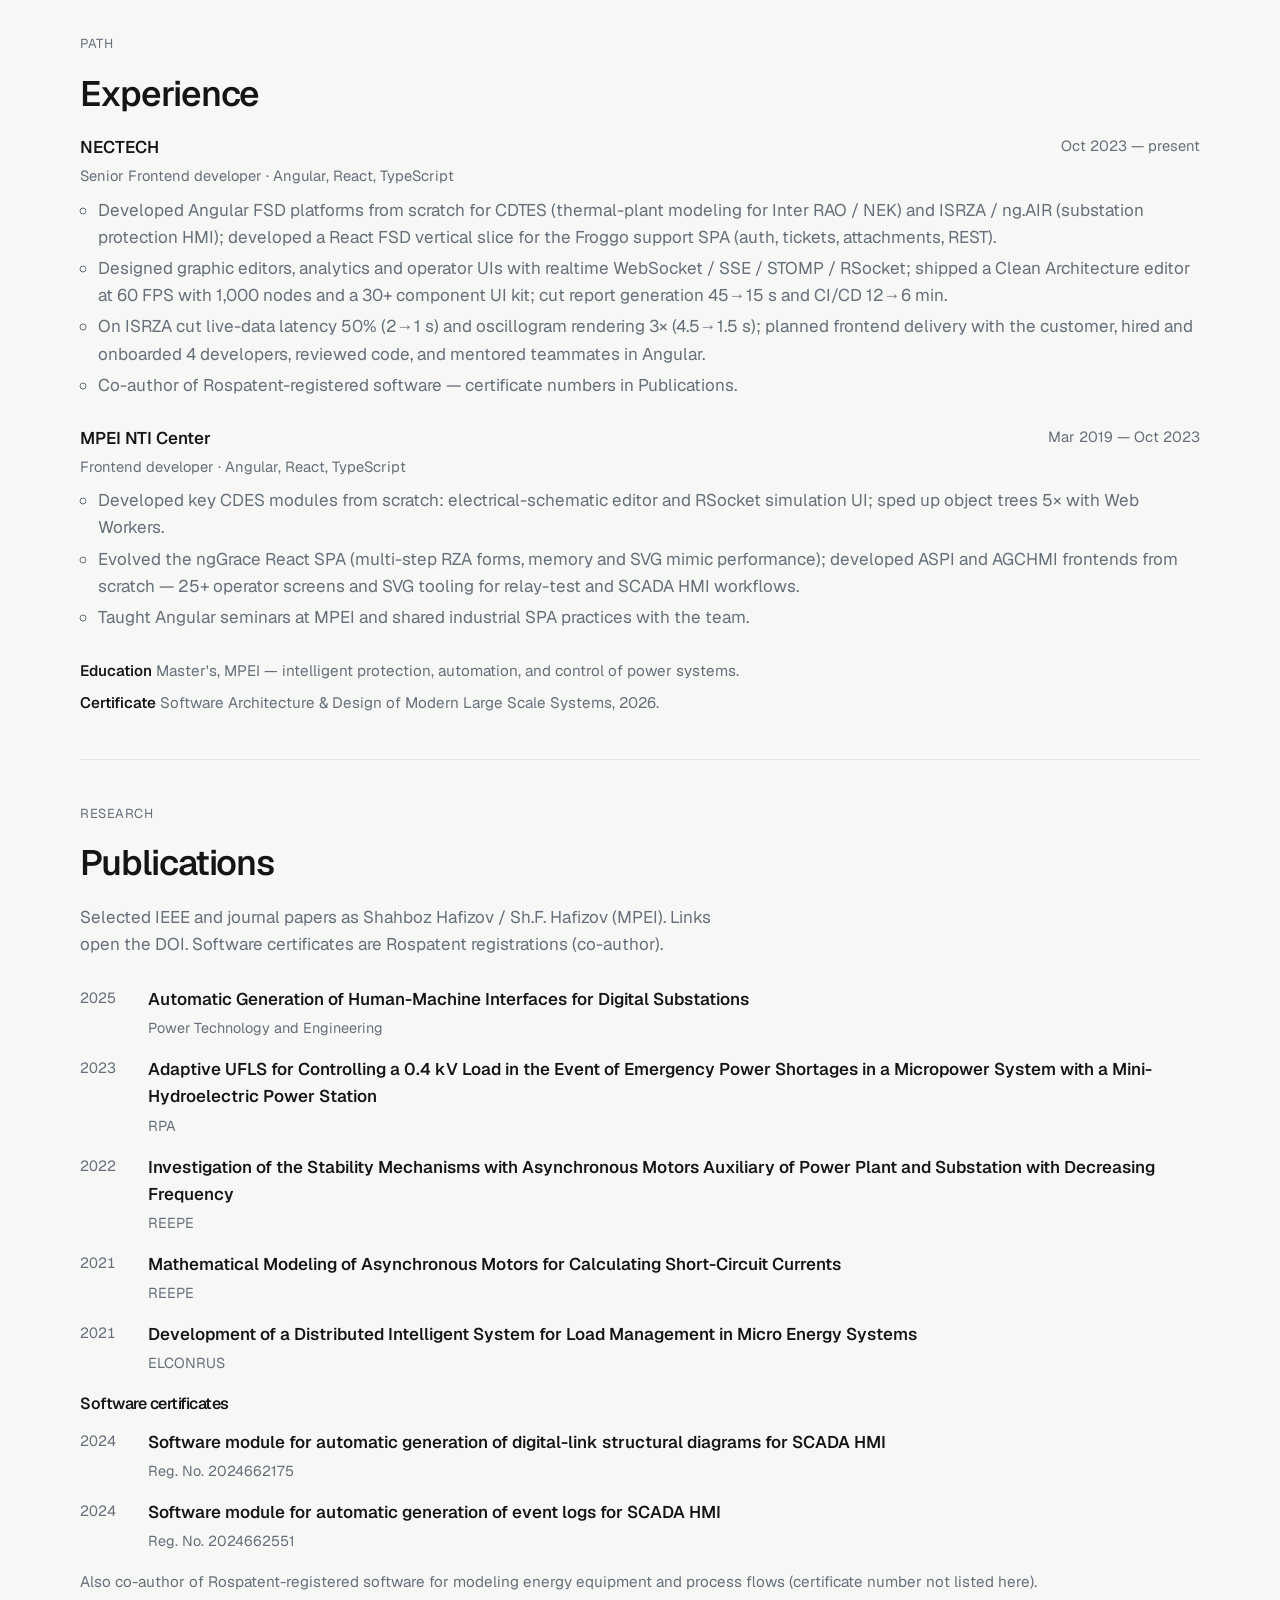
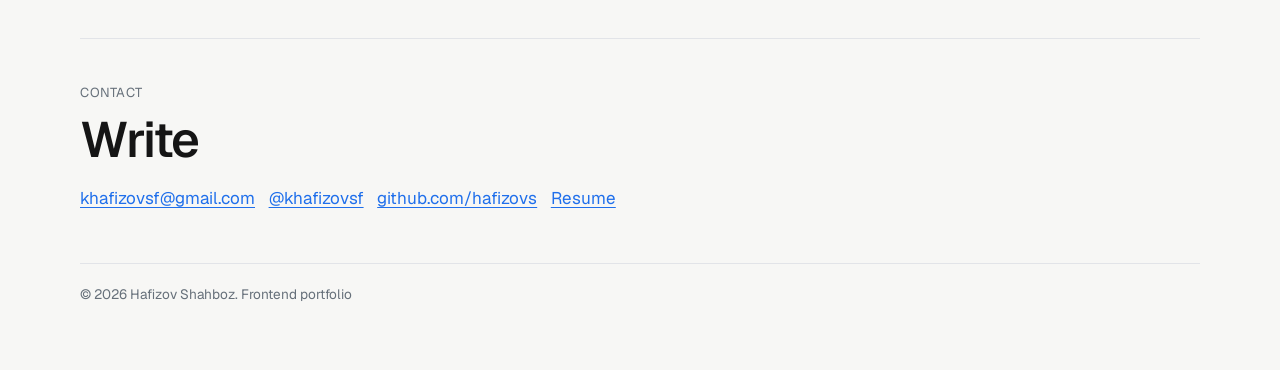
==== commit d4944be8: "Deploy nanot1m portfolio with work videos and expanded copy. Co-authored-by: Cursor <cursoragent@cur" ====
--- a/index.html
+++ b/index.html
@@ -55,8 +55,8 @@
         }
       })()
     </script>
-    <script type="module" crossorigin src="/assets/index-BcVGdlDu.js"></script>
-    <link rel="stylesheet" crossorigin href="/assets/index-DhKhy9gI.css">
+    <script type="module" crossorigin src="/assets/index-ChhDSMvz.js"></script>
+    <link rel="stylesheet" crossorigin href="/assets/index-wpxF6vHW.css">
   </head>
   <body>
     <div id="root"><div class="min"><div class="min-wrap"><main id="content"><h1>Hafizov Shahboz</h1><p class="min-names">Хафизов Шахбоз Фазлидинович · Khafizov Shakhboz</p><p class="min-lede">Senior Frontend developer Hafizov Shahboz (Хафизов Шахбоз). Graphical editors, operator screens, and live data.</p><ul class="min-contact"><li><a href="mailto:khafizovsf@gmail.com">khafizovsf@gmail.com</a></li><li><a href="https://t.me/khafizovsf">@khafizovsf</a></li><li><a href="https://github.com/hafizovs">github.com/hafizovs</a></li><li><a href="https://www.linkedin.com/in/hafizov">linkedin.com/in/hafizov</a></li></ul></main></div></div></div>
--- a/assets/index-wpxF6vHW.css
+++ b/assets/index-wpxF6vHW.css
@@ -0,0 +1 @@
+@font-face{font-family:"Source Serif 4 Variable";font-style:normal;font-display:swap;font-weight:200 900;src:url(/assets/source-serif-4-cyrillic-ext-wght-normal-DHTKMUil.woff2)format("woff2-variations");unicode-range:U+460-52F,U+1C80-1C8A,U+20B4,U+2DE0-2DFF,U+A640-A69F,U+FE2E-FE2F}@font-face{font-family:"Source Serif 4 Variable";font-style:normal;font-display:swap;font-weight:200 900;src:url(/assets/source-serif-4-cyrillic-wght-normal-B1g8a0vD.woff2)format("woff2-variations");unicode-range:U+301,U+400-45F,U+490-491,U+4B0-4B1,U+2116}@font-face{font-family:"Source Serif 4 Variable";font-style:normal;font-display:swap;font-weight:200 900;src:url(/assets/source-serif-4-greek-wght-normal-BpXpdlRW.woff2)format("woff2-variations");unicode-range:U+370-377,U+37A-37F,U+384-38A,U+38C,U+38E-3A1,U+3A3-3FF}@font-face{font-family:"Source Serif 4 Variable";font-style:normal;font-display:swap;font-weight:200 900;src:url(/assets/source-serif-4-vietnamese-wght-normal-BsaNuasd.woff2)format("woff2-variations");unicode-range:U+102-103,U+110-111,U+128-129,U+168-169,U+1A0-1A1,U+1AF-1B0,U+300-301,U+303-304,U+308-309,U+323,U+329,U+1EA0-1EF9,U+20AB}@font-face{font-family:"Source Serif 4 Variable";font-style:normal;font-display:swap;font-weight:200 900;src:url(/assets/source-serif-4-latin-ext-wght-normal-BVZ5su8S.woff2)format("woff2-variations");unicode-range:U+100-2BA,U+2BD-2C5,U+2C7-2CC,U+2CE-2D7,U+2DD-2FF,U+304,U+308,U+329,U+1D00-1DBF,U+1E00-1E9F,U+1EF2-1EFF,U+2020,U+20A0-20AB,U+20AD-20C4,U+2113,U+2C60-2C7F,U+A720-A7FF}@font-face{font-family:"Source Serif 4 Variable";font-style:normal;font-display:swap;font-weight:200 900;src:url(/assets/source-serif-4-latin-wght-normal-DMe4EKeb.woff2)format("woff2-variations");unicode-range:U+??,U+131,U+152-153,U+2BB-2BC,U+2C6,U+2DA,U+2DC,U+304,U+308,U+329,U+2000-206F,U+20AC,U+2122,U+2191,U+2193,U+2212,U+2215,U+FEFF,U+FFFD}@font-face{font-family:Geist Variable;font-style:normal;font-display:swap;font-weight:100 900;src:url(/assets/geist-cyrillic-ext-wght-normal-DjL33-gN.woff2)format("woff2-variations");unicode-range:U+460-52F,U+1C80-1C8A,U+20B4,U+2DE0-2DFF,U+A640-A69F,U+FE2E-FE2F}@font-face{font-family:Geist Variable;font-style:normal;font-display:swap;font-weight:100 900;src:url(/assets/geist-cyrillic-wght-normal-BEAKL7Jp.woff2)format("woff2-variations");unicode-range:U+301,U+400-45F,U+490-491,U+4B0-4B1,U+2116}@font-face{font-family:Geist Variable;font-style:normal;font-display:swap;font-weight:100 900;src:url(/assets/geist-vietnamese-wght-normal-6IgcOCM7.woff2)format("woff2-variations");unicode-range:U+102-103,U+110-111,U+128-129,U+168-169,U+1A0-1A1,U+1AF-1B0,U+300-301,U+303-304,U+308-309,U+323,U+329,U+1EA0-1EF9,U+20AB}@font-face{font-family:Geist Variable;font-style:normal;font-display:swap;font-weight:100 900;src:url(/assets/geist-latin-ext-wght-normal-DC-KSUi6.woff2)format("woff2-variations");unicode-range:U+100-2BA,U+2BD-2C5,U+2C7-2CC,U+2CE-2D7,U+2DD-2FF,U+304,U+308,U+329,U+1D00-1DBF,U+1E00-1E9F,U+1EF2-1EFF,U+2020,U+20A0-20AB,U+20AD-20C0,U+2113,U+2C60-2C7F,U+A720-A7FF}@font-face{font-family:Geist Variable;font-style:normal;font-display:swap;font-weight:100 900;src:url(/assets/geist-latin-wght-normal-BgDaEnEv.woff2)format("woff2-variations");unicode-range:U+??,U+131,U+152-153,U+2BB-2BC,U+2C6,U+2DA,U+2DC,U+304,U+308,U+329,U+2000-206F,U+20AC,U+2122,U+2191,U+2193,U+2212,U+2215,U+FEFF,U+FFFD}:root,[data-theme=light]{--bg:#f4f6f8;--bg-raised:#e7edf5;--ink:#14181f;--ink-soft:#5c6570;--line:#d5dbe3;--accent:#1f6feb;--accent-ink:#1f6feb;--graph:#14181f;--graph-dim:#9aa6b5;--lightningcss-light:initial;--lightningcss-dark: ;color-scheme:light}[data-theme=dark]{--bg:#0c0e12;--bg-raised:#161b24;--ink:#eef1f6;--ink-soft:#9aa3b2;--line:#2a3140;--accent:#8eb6ff;--accent-ink:#8eb6ff;--graph:#eef1f6;--graph-dim:#5c6b80;--lightningcss-light: ;--lightningcss-dark:initial;color-scheme:dark}*,:before,:after{box-sizing:border-box}html{background:var(--bg);scroll-behavior:smooth}body{background:var(--bg);color:var(--ink);text-rendering:optimizelegibility;margin:0;font-family:Geist Variable,Segoe UI,sans-serif;font-size:1.0625rem;line-height:1.6}h1,h2,h3,.metric,.brand{letter-spacing:-.03em;font-family:"Source Serif 4 Variable",Georgia,serif;font-weight:460}h1,h2,h3,h4,p{margin:0}a{color:inherit;text-underline-offset:.18em}button,a{-webkit-tap-highlight-color:transparent}:focus-visible{outline:2px solid var(--accent);outline-offset:3px}::selection{background:color-mix(in srgb, var(--accent) 35%, transparent)}.shell{grid-template-columns:220px minmax(0,720px);justify-content:center;align-items:start;gap:2.5rem 3.5rem;width:min(1040px,100% - 2.5rem);margin-inline:auto;display:grid}.column{min-width:0}.wrap{width:100%}.skip{background:var(--ink);color:var(--bg);z-index:30;padding:.4rem .7rem;position:absolute;top:-3rem;left:1rem}.skip:focus{top:.6rem}.site-header{z-index:20;flex-direction:column;min-height:100vh;padding:1.6rem 0 1.4rem;display:flex;position:sticky;top:0}.bar{flex-direction:column;flex:1;align-items:flex-start;gap:1.4rem;min-height:0;display:flex}.brand{letter-spacing:-.02em;font-size:1.35rem;line-height:1.15;text-decoration:none}.nav{flex-direction:column;gap:.2rem;display:flex}.nav a{color:var(--ink-soft);font-size:.92rem;text-decoration:none}.nav a:hover{color:var(--ink)}.controls{flex-wrap:wrap;align-items:center;gap:.4rem;margin-top:auto;display:flex}.lang,.theme-toggle{border:1px solid var(--line);color:var(--ink);background:0 0}.lang{display:flex}.lang button,.theme-toggle{font:inherit;letter-spacing:.06em;text-transform:uppercase;color:var(--ink-soft);cursor:pointer;background:0 0;border:0;padding:.4rem .55rem;font-size:.78rem}.theme-toggle{border:1px solid var(--line)}.lang button[aria-pressed=true]{color:var(--ink);background:var(--bg-raised)}.hero{flex-direction:column;align-items:stretch;padding:1.75rem 0 .25rem;display:flex}.identity{color:var(--ink-soft);align-items:center;gap:.75rem;display:flex}.portrait{border:1px solid var(--line);background:var(--bg-raised);letter-spacing:.04em;width:2.5rem;height:2.5rem;color:var(--ink);border-radius:50%;flex:none;place-items:center;font-size:.72rem;display:grid}.dot{margin-inline:.4rem}.hero h1{letter-spacing:-.04em;margin:.7rem 0 .85rem;font-size:clamp(2.6rem,5vw,4.2rem);line-height:.95}.lede{max-width:38rem;font-size:1.15rem;line-height:1.5}.tools{color:var(--ink-soft);max-width:36rem;margin-top:1.15rem}.graph-field{aspect-ratio:2.4;border:1px solid var(--line);background:var(--bg-raised);width:100%;margin-top:1.35rem;position:relative;overflow:hidden}.graph-field canvas{width:100%;height:100%;display:block}.section{padding:2.4rem 0 .25rem}section[id]{scroll-margin-top:4.75rem}.section-head{max-width:40rem;margin-bottom:1.5rem}.section-head h2,#library-title,#contact-title{margin:.35rem 0 .8rem;font-size:clamp(2.1rem,4vw,3.1rem);line-height:1.05}.kicker{letter-spacing:.12em;text-transform:uppercase;color:var(--ink-soft);margin:0;font-family:Geist Variable,sans-serif;font-size:.78rem;font-weight:500}.case{border-top:1px solid var(--line);flex-direction:column;gap:.9rem;padding:1.5rem 0;display:flex}.case-top{justify-content:space-between;align-items:flex-end;gap:1.25rem;display:flex}.case h3{margin-top:.45rem;font-size:clamp(1.7rem,3vw,2.3rem);line-height:1.1}.metric{text-align:right;letter-spacing:-.04em;color:var(--accent-ink);flex:none;margin:0;font-size:clamp(2rem,4vw,2.8rem);line-height:.9}.metric-note{color:var(--ink-soft);letter-spacing:0;margin-top:.3rem;font-family:Geist Variable,Segoe UI,sans-serif;font-size:.86rem;font-weight:400;line-height:1.3;display:block}.case p:last-child{max-width:38rem}.still{background:var(--bg-raised);border:1px solid var(--line);margin:0}.still svg{width:100%;height:200px;color:var(--ink);display:block}.still .frame,.still .node{fill:none;stroke:currentColor;stroke-width:1.25px}.still .frame{stroke:var(--ink-soft)}.still .muted{fill:none;stroke:var(--ink-soft);stroke-width:1.25px}.still .faint{fill:none;stroke:var(--line);stroke-width:1px}.still .bus,.still .wave{fill:none;stroke:currentColor;stroke-width:1.6px}.still .accent{stroke:var(--accent);stroke-width:1.75px}.still .accent-line{fill:none;stroke:var(--accent);stroke-width:1.25px}.still .accent-dot{fill:var(--accent)}.still .joint{fill:currentColor}.still figcaption{color:var(--ink-soft);border-top:1px solid var(--line);padding:.7rem .9rem .85rem;font-size:.86rem}.also-block{padding-bottom:1rem}.also-title,.index-title{margin:.5rem 0 .25rem;font-size:1.55rem}.also{margin:.5rem 0 0;padding:0;list-style:none}.also li{border-top:1px solid var(--line);grid-template-columns:minmax(12rem,16rem) minmax(0,1fr);gap:1.5rem 2rem;padding:1.15rem 0;display:grid}.also h4{letter-spacing:-.02em;font-family:"Source Serif 4 Variable",Georgia,serif;font-size:1.15rem;font-weight:500}.lab-grid{background:var(--line);border:1px solid var(--line);grid-template-columns:1fr 1fr;gap:1px;margin-top:1.75rem;display:grid}.lab-card{background:var(--bg);min-height:9.5rem;padding:1.25rem 1.35rem 1.35rem;text-decoration:none;display:block}.lab-card:hover{background:var(--bg-raised)}.lab-open{color:var(--ink-soft);letter-spacing:.12em;text-transform:uppercase;margin-bottom:.85rem;font-size:.75rem;display:block}.lab-card h3{margin-bottom:.35rem;font-size:1.55rem}.lab-card p{color:var(--ink-soft);max-width:32rem}.index-title{margin-top:2.5rem}.index{grid-template-columns:1fr 1fr;gap:.95rem 2rem;margin:0;padding:.4rem 0 0;list-style:none;display:grid}.index a{font-weight:560}.index span{color:var(--ink-soft);font-size:.95rem;display:block}.local-note{border-top:1px solid var(--line);max-width:40rem;margin-top:2.25rem;padding-top:1.25rem}.local-note h3{margin-bottom:.35rem;font-size:1.35rem}.local-note p{color:var(--ink-soft)}.jobs{margin:.4rem 0 0;padding:0;list-style:none}.jobs>li{border-top:1px solid var(--line);grid-template-columns:13rem minmax(0,1fr);gap:.75rem 1.25rem;padding:1.1rem 0;display:grid}.points{margin:.65rem 0 0;padding:0;list-style:none}.points li{border-top:1px solid var(--line);border-left:2px solid var(--accent);padding:.45rem 0 .45rem .75rem}.stats{grid-template-columns:repeat(4,minmax(0,1fr));gap:.75rem 1rem;margin:.4rem 0 .6rem;padding:0;list-style:none;display:grid}.stats li{border-top:2px solid var(--accent);padding-top:.45rem}.stats strong{letter-spacing:-.03em;color:var(--accent-ink);font-family:"Source Serif 4 Variable",Georgia,serif;font-size:1.7rem;font-weight:500;line-height:1;display:block}.stats span{color:var(--ink-soft);margin-top:.3rem;font-size:.86rem;display:block}.when,.role{color:var(--ink-soft)}.when{white-space:nowrap}.jobs h3{font-size:1.7rem;line-height:1.15}.jobs h3 a{text-decoration-thickness:1px}.facts{gap:1.1rem;margin:1.5rem 0 0;display:grid}.facts div{border-top:1px solid var(--line);grid-template-columns:13rem minmax(0,1fr);gap:.75rem 1.25rem;padding-top:1rem;display:grid}.facts dt{color:var(--ink-soft)}.facts dd{max-width:40rem;margin:0}#library .pending,.library-body{max-width:40rem}.pending{color:var(--ink-soft);margin-top:.35rem}.library-body{margin-top:.9rem}.text-link{color:var(--accent-ink)}.contact-list{margin:0;padding:.4rem 0 0;list-style:none}.contact-list a{letter-spacing:-.03em;padding:.35rem 0;font-family:"Source Serif 4 Variable",Georgia,serif;font-size:clamp(1.7rem,3vw,2.4rem);line-height:1.2;text-decoration-thickness:1px;display:inline-block}.site-footer{color:var(--ink-soft);padding:2.5rem 0 3rem;font-size:.92rem}@media (width<=800px){.shell{width:min(100% - 1.5rem,720px);display:block}.site-header{background:color-mix(in srgb, var(--bg) 92%, transparent);-webkit-backdrop-filter:blur(16px);backdrop-filter:blur(16px);border-bottom:1px solid var(--line);min-height:0;padding:.75rem 0;position:sticky;top:0}.bar{flex-flow:wrap;align-items:center;gap:.65rem .8rem}.nav{flex-flow:wrap;order:3;gap:.35rem .9rem;width:100%}.controls{margin-top:0;margin-left:auto}.case-top,.also li,.jobs>li,.facts div,.index,.lab-grid,.stats{grid-template-columns:1fr}.case-top{flex-direction:column;align-items:flex-start;display:flex}.metric{text-align:left}.stats{grid-template-columns:1fr 1fr}.hero{padding-top:1.25rem}}@media (prefers-reduced-motion:reduce){html{scroll-behavior:auto}}:root,[data-theme=light]{--pf-bg:#f7f7f5;--pf-ink:#151515;--pf-muted:#66707a;--pf-border:#e2e4e8;--pf-card:#fff;--pf-preview:#eceff3;--pf-accent:#1f6feb;--lightningcss-light:initial;--lightningcss-dark: ;color-scheme:light}[data-theme=dark]{--pf-bg:#0f1115;--pf-ink:#f2f4f7;--pf-muted:#9aa3b2;--pf-border:#2a3140;--pf-card:#161b24;--pf-preview:#0c0e12;--pf-accent:#8eb6ff;--lightningcss-light: ;--lightningcss-dark:initial;color-scheme:dark}.pf{background:var(--pf-bg);min-width:0;min-height:100vh;color:var(--pf-ink);overflow-x:clip}.pf h1,.pf h2,.pf h3,.pf-wordmark{letter-spacing:-.03em;overflow-wrap:anywhere;font-family:Geist Variable,Segoe UI,sans-serif;font-weight:560}.pf-shell{width:min(1120px,100% - 2.5rem);padding:1.25rem 0 4rem;padding-left:max(0px, env(safe-area-inset-left));padding-right:max(0px, env(safe-area-inset-right));padding-bottom:calc(4rem + env(safe-area-inset-bottom));margin:0 auto}.pf-nav{border-bottom:1px solid var(--pf-border);z-index:5;background:color-mix(in srgb, var(--pf-bg) 92%, transparent);-webkit-backdrop-filter:blur(10px);backdrop-filter:blur(10px);padding:.35rem 0 1rem;padding-top:max(.35rem, env(safe-area-inset-top));flex-direction:column;gap:.75rem;display:flex;position:sticky;top:0}.pf-nav-top{justify-content:space-between;align-items:center;gap:.75rem;min-width:0;display:flex}.pf-wordmark{flex-shrink:0;font-size:1.15rem;text-decoration:none}.pf-nav nav{flex-wrap:wrap;gap:.35rem .15rem;margin:0 -.25rem;font-size:.92rem;display:flex}.pf-nav nav a{color:var(--pf-muted);border-radius:999px;align-items:center;min-height:2.5rem;padding:.55rem .7rem;text-decoration:none;display:inline-flex}.pf-nav a:hover,.pf-nav a:focus-visible{color:var(--pf-ink)}.pf-nav nav a:hover,.pf-nav nav a:focus-visible{background:color-mix(in srgb, var(--pf-ink) 6%, transparent)}.pf-controls{flex-shrink:0;align-items:center;gap:.45rem;display:flex}.pf-lang{border:1px solid var(--pf-border);border-radius:999px;display:inline-flex;overflow:hidden}.pf-controls button{appearance:none;color:var(--pf-muted);font:inherit;cursor:pointer;touch-action:manipulation;background:0 0;border:0;min-width:2.5rem;min-height:2.5rem;padding:.35rem .75rem;font-size:.8125rem}.pf-theme{border-radius:999px;border:1px solid var(--pf-border)!important}.pf-lang button[aria-pressed=true],.pf-controls>button:hover{color:var(--pf-ink);background:color-mix(in srgb, var(--pf-ink) 6%, transparent)}.pf-hero{padding:3rem 0 2.5rem}.pf-kicker{color:var(--pf-muted);letter-spacing:.04em;text-transform:uppercase;margin-bottom:.65rem;font-size:.8125rem}.pf-hero h1{margin-bottom:.45rem;font-size:clamp(2rem,8vw,3.6rem);line-height:1.05}.pf-names{color:var(--pf-muted);overflow-wrap:anywhere;margin-bottom:1.1rem;font-size:.95rem}.pf-lede{max-width:42rem;margin-bottom:.75rem;font-size:clamp(1.02rem,2.8vw,1.15rem);line-height:1.55}.pf-tools{color:var(--pf-muted);overflow-wrap:anywhere;margin-bottom:1.25rem}.pf-social{flex-wrap:wrap;gap:.55rem .85rem;margin:0;padding:0;list-style:none;display:flex}.pf-social a{color:var(--pf-accent);overflow-wrap:anywhere;align-items:center;min-height:2.5rem;padding:.2rem 0;display:inline-flex}.pf-section{border-top:1px solid var(--pf-border);padding:2.75rem 0}.pf-section h2{margin-bottom:.75rem;font-size:clamp(1.45rem,5vw,2.2rem)}.pf-intro{max-width:40rem;color:var(--pf-muted);margin-bottom:1.75rem}.pf-work-grid{grid-template-columns:repeat(2,minmax(0,1fr));gap:1.25rem;display:grid}.pf-card{background:var(--pf-card);border:1px solid var(--pf-border);border-radius:18px;flex-direction:column;min-height:100%;display:flex;overflow:hidden}.pf-card.is-featured{grid-column:1/-1}.pf-card.is-featured .pf-preview.has-pair{grid-template-columns:1.15fr .85fr;display:grid}.pf-preview{background:var(--pf-preview);aspect-ratio:16/10;overflow:hidden}.pf-preview img{object-fit:cover;width:100%;height:100%;display:block}.pf-preview.has-pair img:last-child{border-left:1px solid var(--pf-border)}.pf-preview-empty{background:linear-gradient(135deg, transparent 40%, color-mix(in srgb, var(--pf-accent) 18%, transparent)), var(--pf-preview)}.pf-card-body{flex-direction:column;flex:1;gap:.55rem;padding:1.15rem 1.2rem 1.25rem;display:flex}.pf-eyebrow{color:var(--pf-muted);font-size:.78rem}.pf-card-body h3,.pf-lab h3{font-size:1.2rem;line-height:1.25}.pf-card-body p,.pf-lab p{color:var(--pf-muted);font-size:.95rem}.pf-stack{color:var(--pf-ink)!important;font-size:.8rem!important}.pf-credit{font-size:.78rem!important}.pf-card-links{flex-wrap:wrap;gap:.45rem .75rem;margin:.35rem 0 0;padding:0;list-style:none;display:flex}.pf-card-links a{color:var(--pf-accent);border-bottom:1px solid color-mix(in srgb, var(--pf-accent) 35%, transparent);align-items:center;min-height:2.5rem;font-size:.9rem;text-decoration:none;display:inline-flex}.pf-lab-grid{grid-template-columns:repeat(2,minmax(0,1fr));gap:1rem;margin-bottom:1.75rem;display:grid}.pf-lab{border:1px solid var(--pf-border);background:var(--pf-card);border-radius:16px;flex-direction:column;gap:.45rem;padding:1rem 1.1rem 1.15rem;display:flex}.pf-subhead{margin:0 0 .75rem;font-size:1rem}.pf-lab-index{color:var(--pf-muted);grid-template-columns:repeat(2,minmax(0,1fr));gap:.55rem 1.25rem;margin:0;padding:0;font-size:.92rem;list-style:none;display:grid}.pf-lab-index a{color:var(--pf-ink);text-decoration:none}.pf-lab-index a:hover{color:var(--pf-accent)}.pf-jobs{gap:1.35rem;margin:0 0 1.5rem;padding:0;list-style:none;display:grid}.pf-job-head{flex-wrap:wrap;justify-content:space-between;gap:1rem;margin-bottom:.2rem;display:flex}.pf-job-head a{color:var(--pf-ink);font-weight:560;text-decoration:none}.pf-job-head span,.pf-job-role{color:var(--pf-muted);font-size:.92rem}.pf-jobs ul{color:var(--pf-muted);margin:.55rem 0 0;padding-left:1.1rem}.pf-jobs li li{margin:.25rem 0}.pf-edu{color:var(--pf-muted);margin-top:.45rem;font-size:.95rem}.pf-edu span{color:var(--pf-ink);font-weight:560}.pf-pubs{gap:1rem;margin:0 0 1rem;padding:0;list-style:none;display:grid}.pf-pubs>li{grid-template-columns:3.5rem 1fr;align-items:start;gap:.75rem;display:grid}.pf-pub-year{color:var(--pf-muted);font-variant-numeric:tabular-nums;font-size:.92rem}.pf-pubs a{color:var(--pf-ink);font-weight:560;text-decoration:none}.pf-pubs a:hover{text-decoration:underline}.pf-pub-venue{color:var(--pf-muted);margin:.25rem 0 0;font-size:.9rem}.pf-cert-title{color:var(--pf-ink);margin:0;font-weight:560}.pf-social-contact{margin-top:.35rem}.pf-footer{border-top:1px solid var(--pf-border);color:var(--pf-muted);padding-top:1.25rem;font-size:.85rem}@media (width<=860px){.pf-shell{width:min(1120px,100% - 2rem)}.pf-work-grid,.pf-lab-grid,.pf-lab-index,.pf-card.is-featured .pf-preview.has-pair{grid-template-columns:1fr}.pf-card.is-featured .pf-preview.has-pair{aspect-ratio:auto}.pf-card.is-featured .pf-preview.has-pair img{aspect-ratio:16/10;height:auto}.pf-card.is-featured .pf-preview.has-pair img:last-child{border-left:0;border-top:1px solid var(--pf-border)}.pf-section{padding:2.1rem 0}.pf-job-head{flex-direction:column;align-items:flex-start;gap:.2rem}}@media (width<=520px){.pf-shell{width:min(1120px,100% - 1.25rem);padding-top:.85rem}.pf-nav{gap:.45rem;padding-bottom:.75rem}.pf-nav nav{overscroll-behavior-x:contain;-webkit-overflow-scrolling:touch;scrollbar-width:none;flex-wrap:nowrap;width:calc(100% + .5rem);padding-bottom:.15rem;overflow-x:auto}.pf-nav nav::-webkit-scrollbar{display:none}.pf-nav nav a{white-space:nowrap;flex:none;padding:.5rem .8rem;font-size:.875rem}.pf-controls button{padding:.3rem .65rem;font-size:.78rem}.pf-hero{padding:1.6rem 0 1.75rem}.pf-hero h1{font-size:clamp(1.85rem,9vw,2.2rem)}.pf-names{font-size:.86rem;line-height:1.45}.pf-lede{font-size:1.02rem}.pf-card,.pf-lab{border-radius:14px}.pf-card-body,.pf-lab{padding:1rem}.pf-card-body h3,.pf-lab h3{font-size:1.08rem}.pf-preview{aspect-ratio:16/11}.pf-lab-index{gap:.7rem}.pf-jobs ul{padding-left:1rem}.pf-footer{font-size:.8rem;line-height:1.45}}@media (width<=390px){.pf-shell{width:calc(100% - 1rem)}.pf-nav-top{gap:.5rem}.pf-wordmark{font-size:1.05rem}.pf-controls{gap:.3rem}.pf-controls button{min-width:2.35rem;min-height:2.35rem}}@media (prefers-reduced-motion:reduce){html{scroll-behavior:auto}}
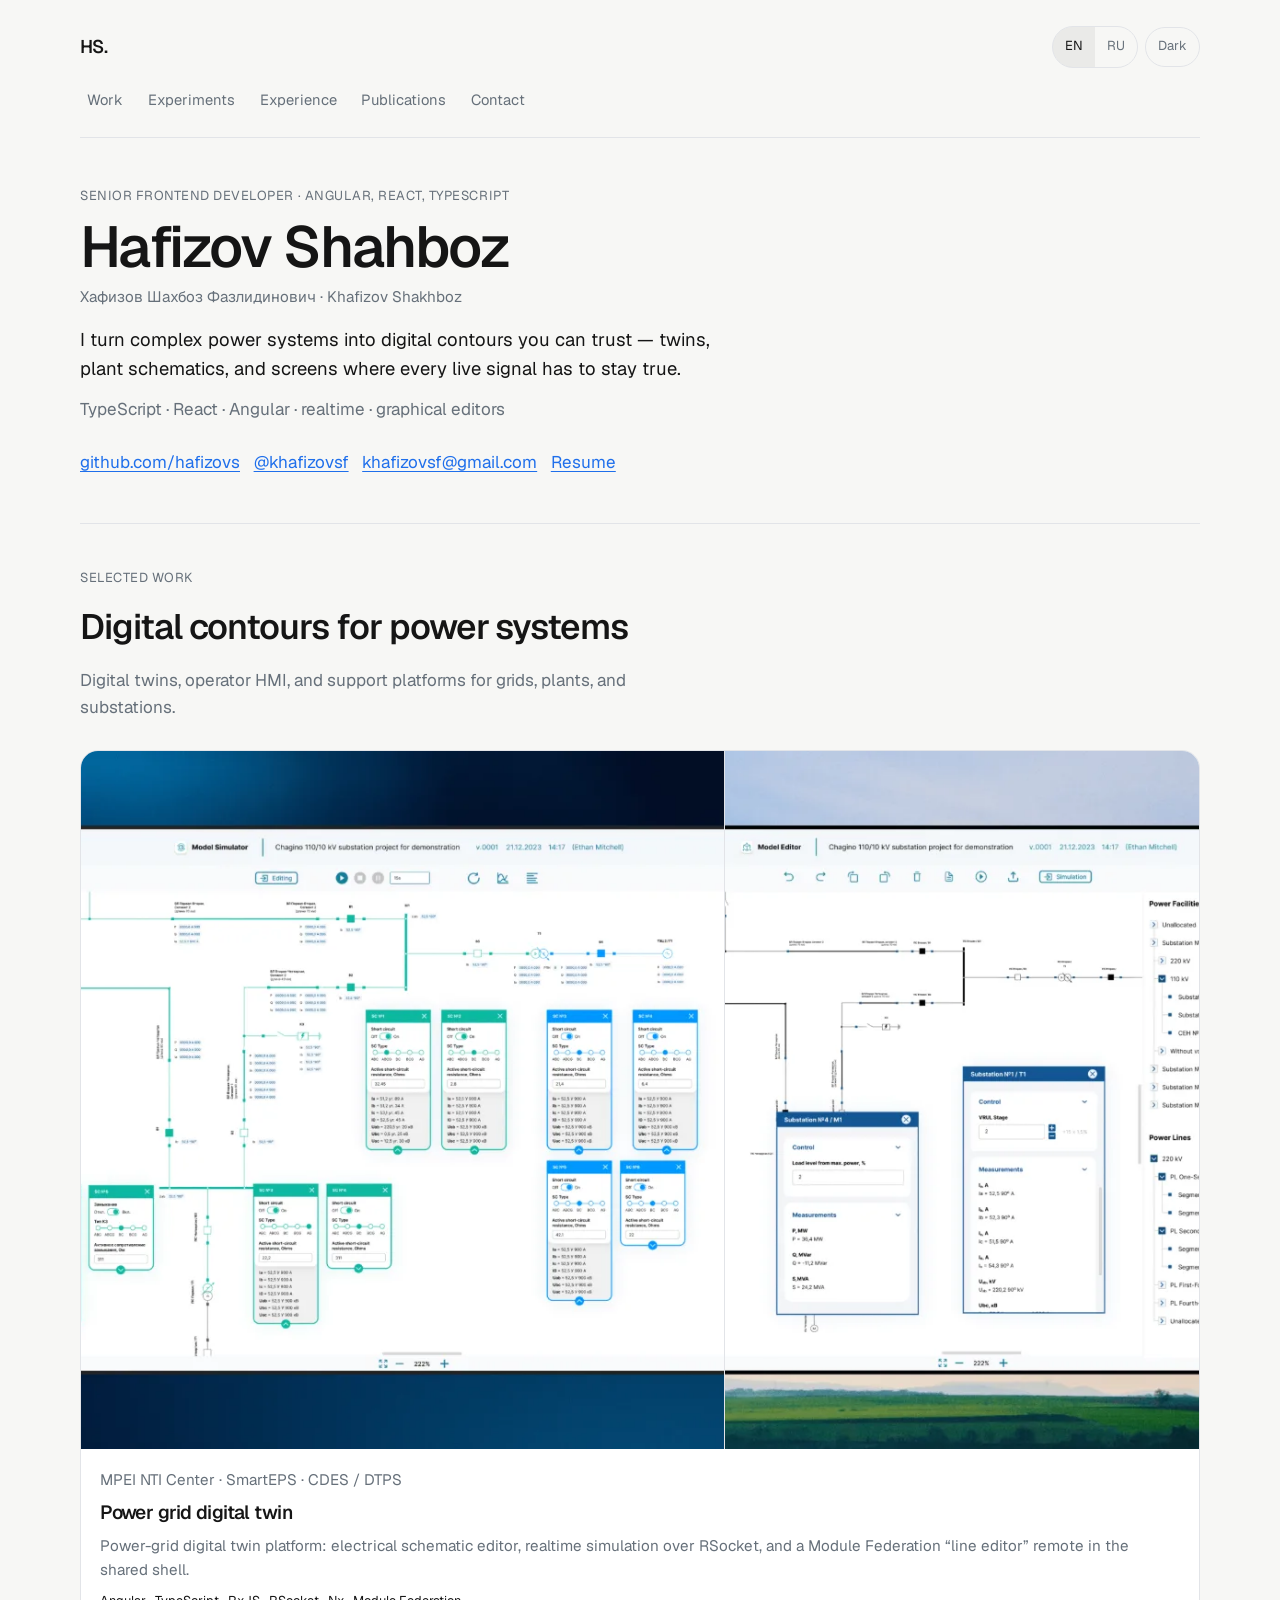
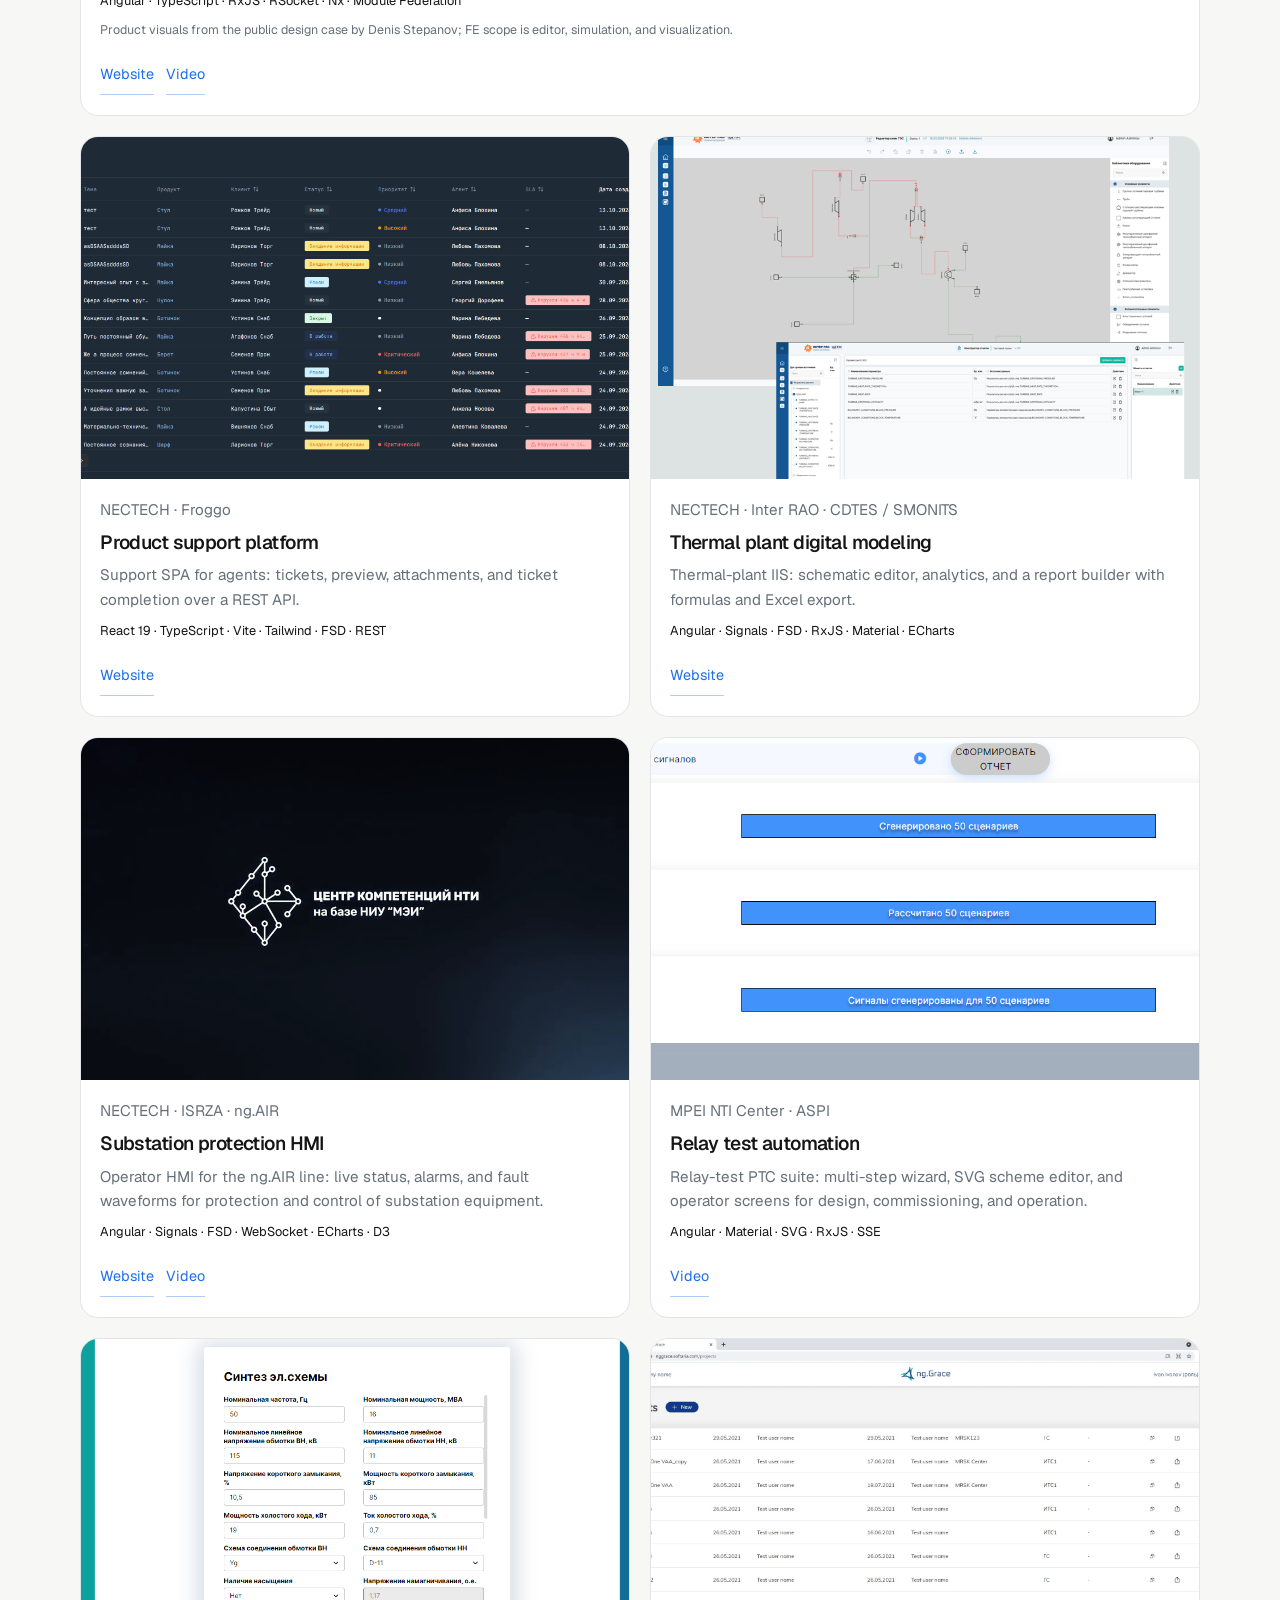
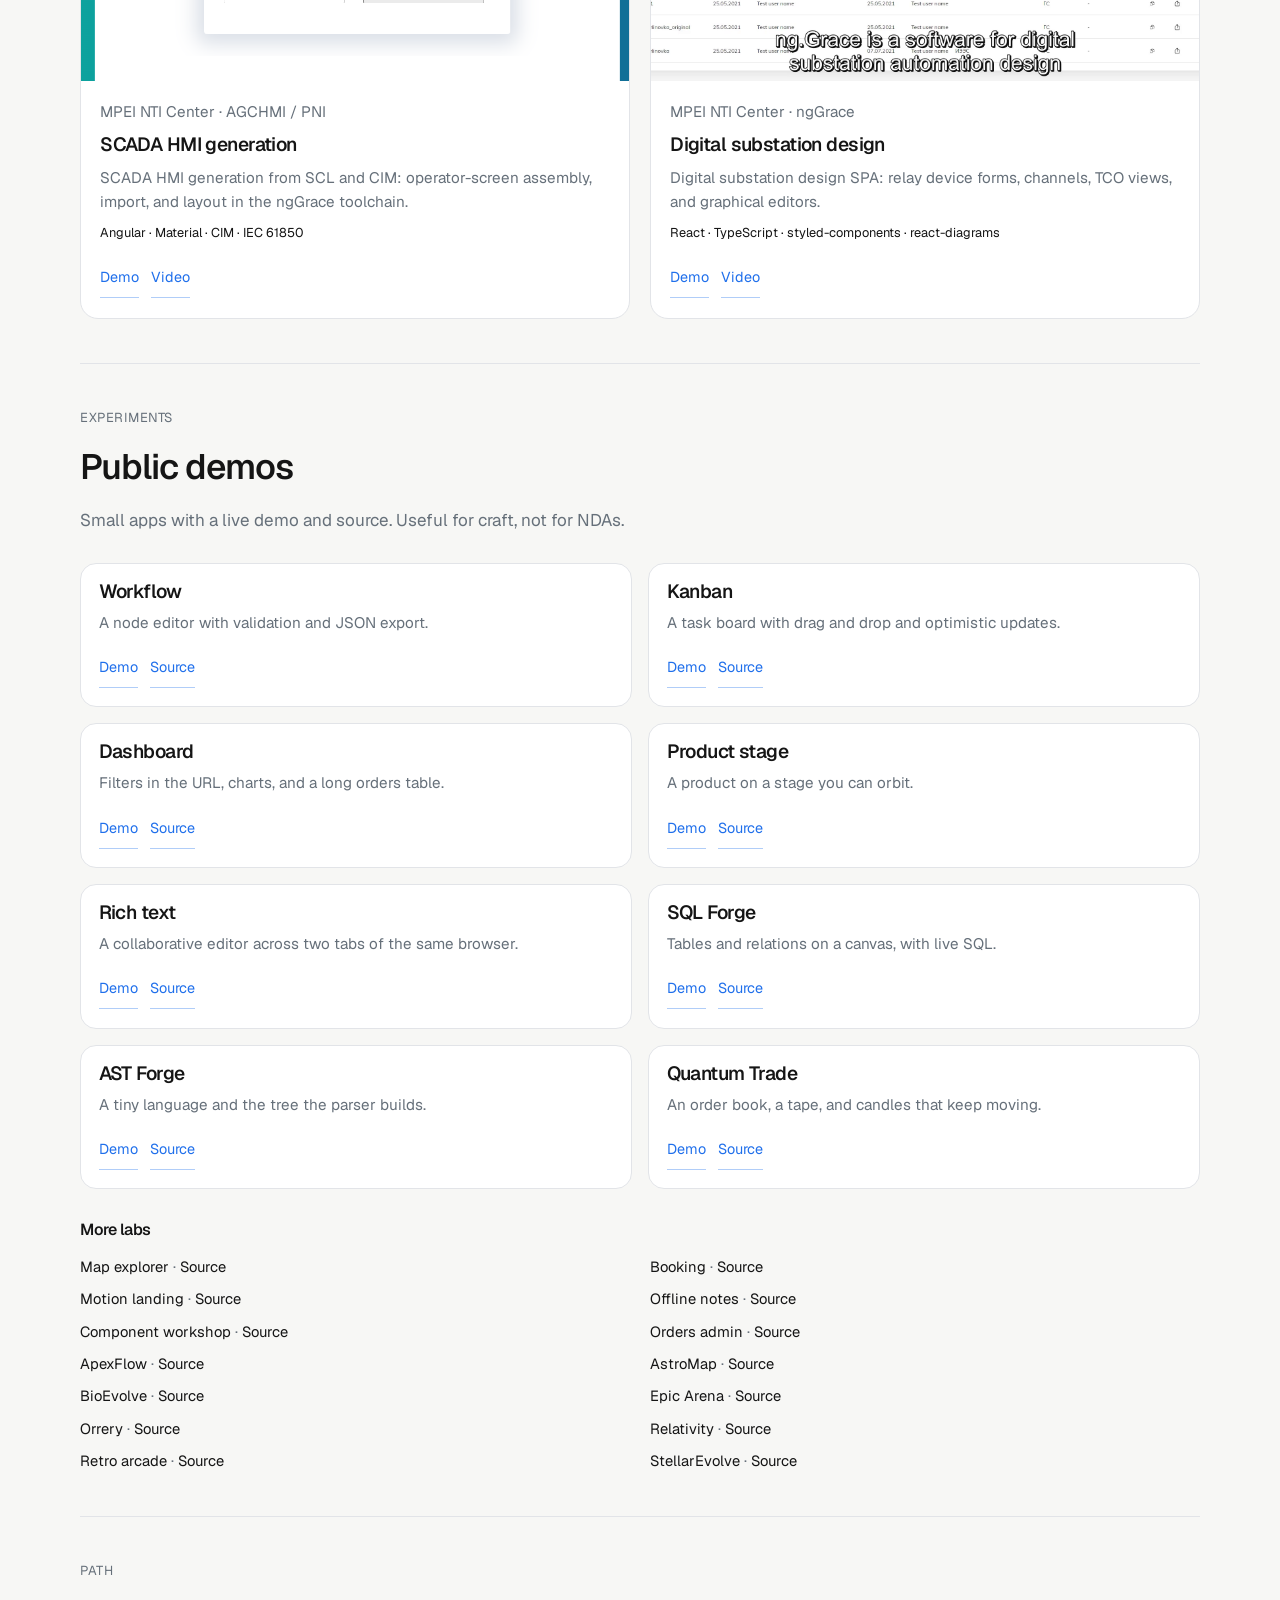
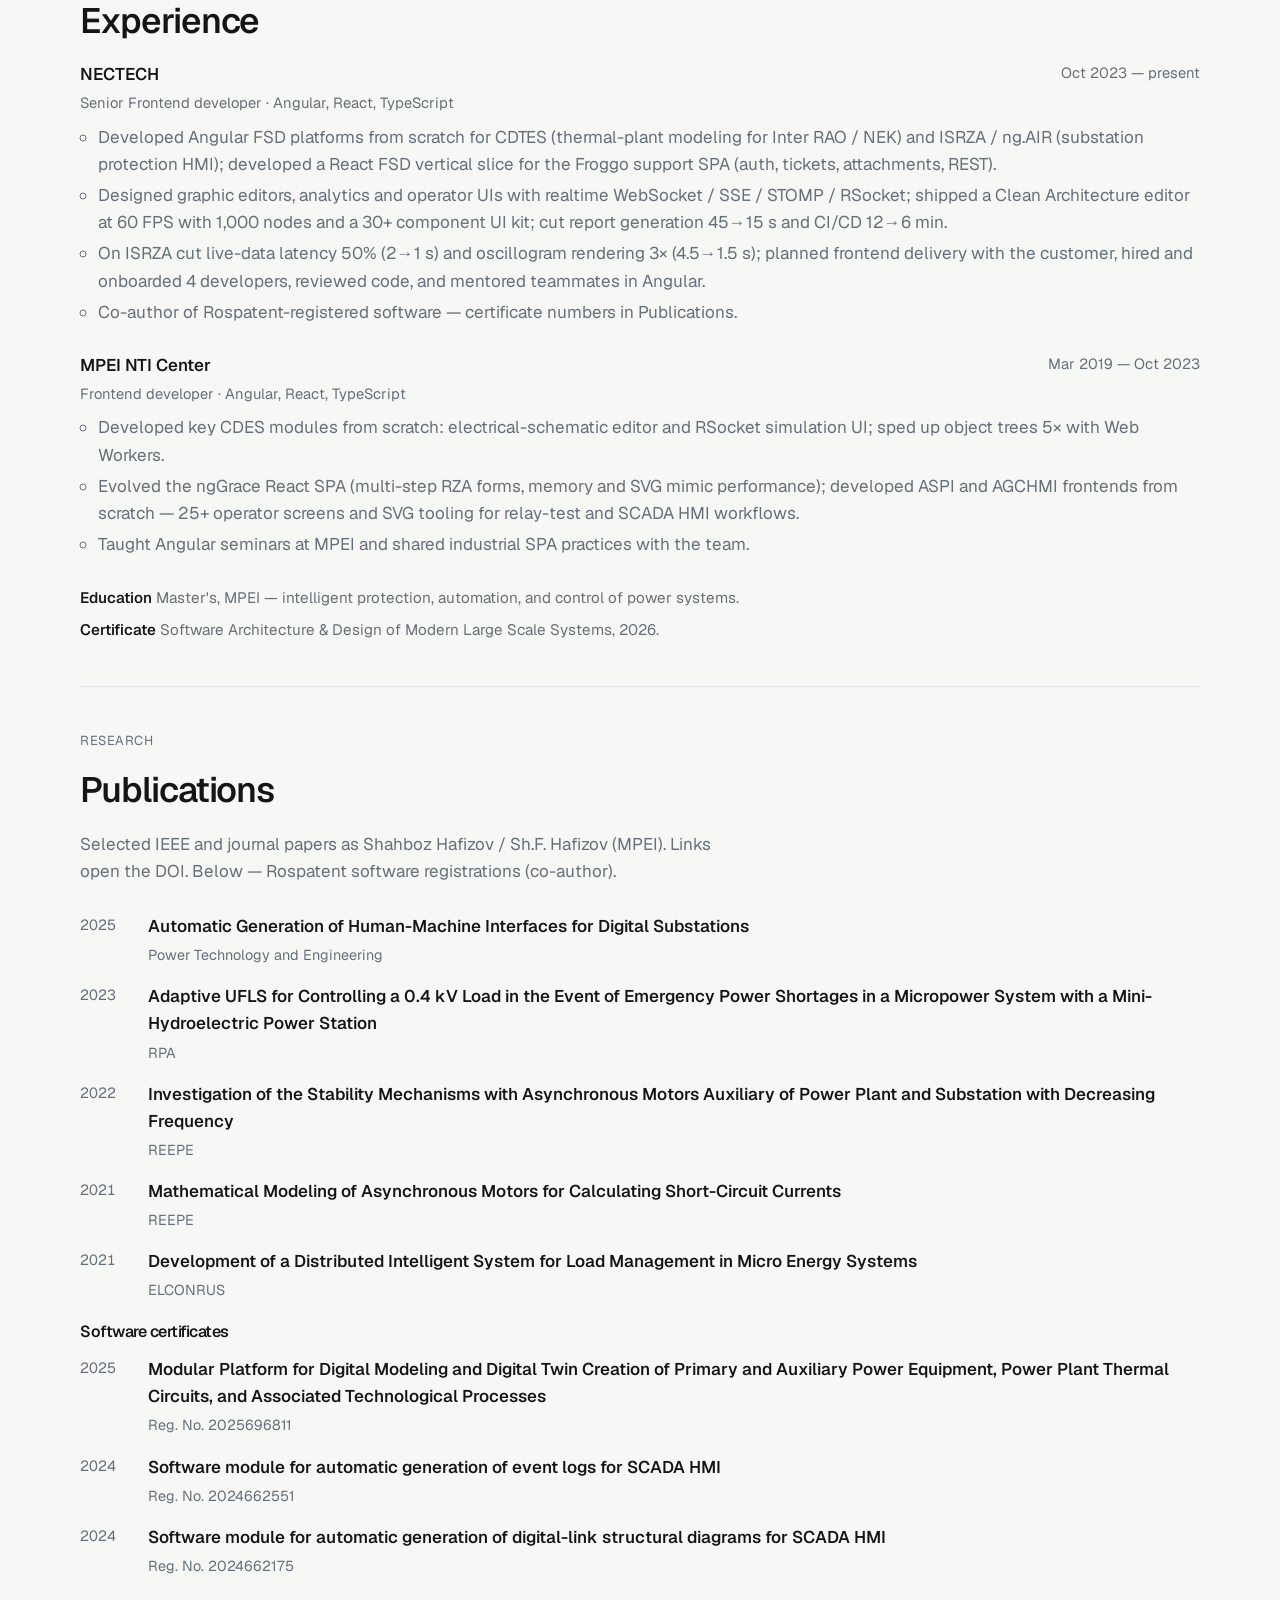
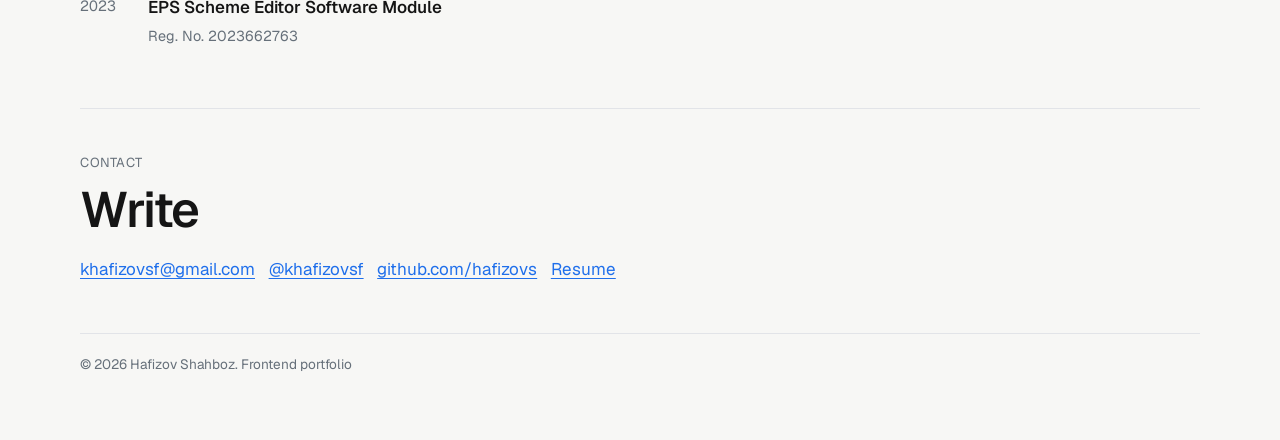
==== commit 83d4695a: "Deploy portfolio copy update with full Rospatent certificates. Co-authored-by: Cursor <cursoragent@c" ====
--- a/index.html
+++ b/index.html
@@ -55,7 +55,7 @@
         }
       })()
     </script>
-    <script type="module" crossorigin src="/assets/index-ChhDSMvz.js"></script>
+    <script type="module" crossorigin src="/assets/index-e9m3G8Zk.js"></script>
     <link rel="stylesheet" crossorigin href="/assets/index-wpxF6vHW.css">
   </head>
   <body>
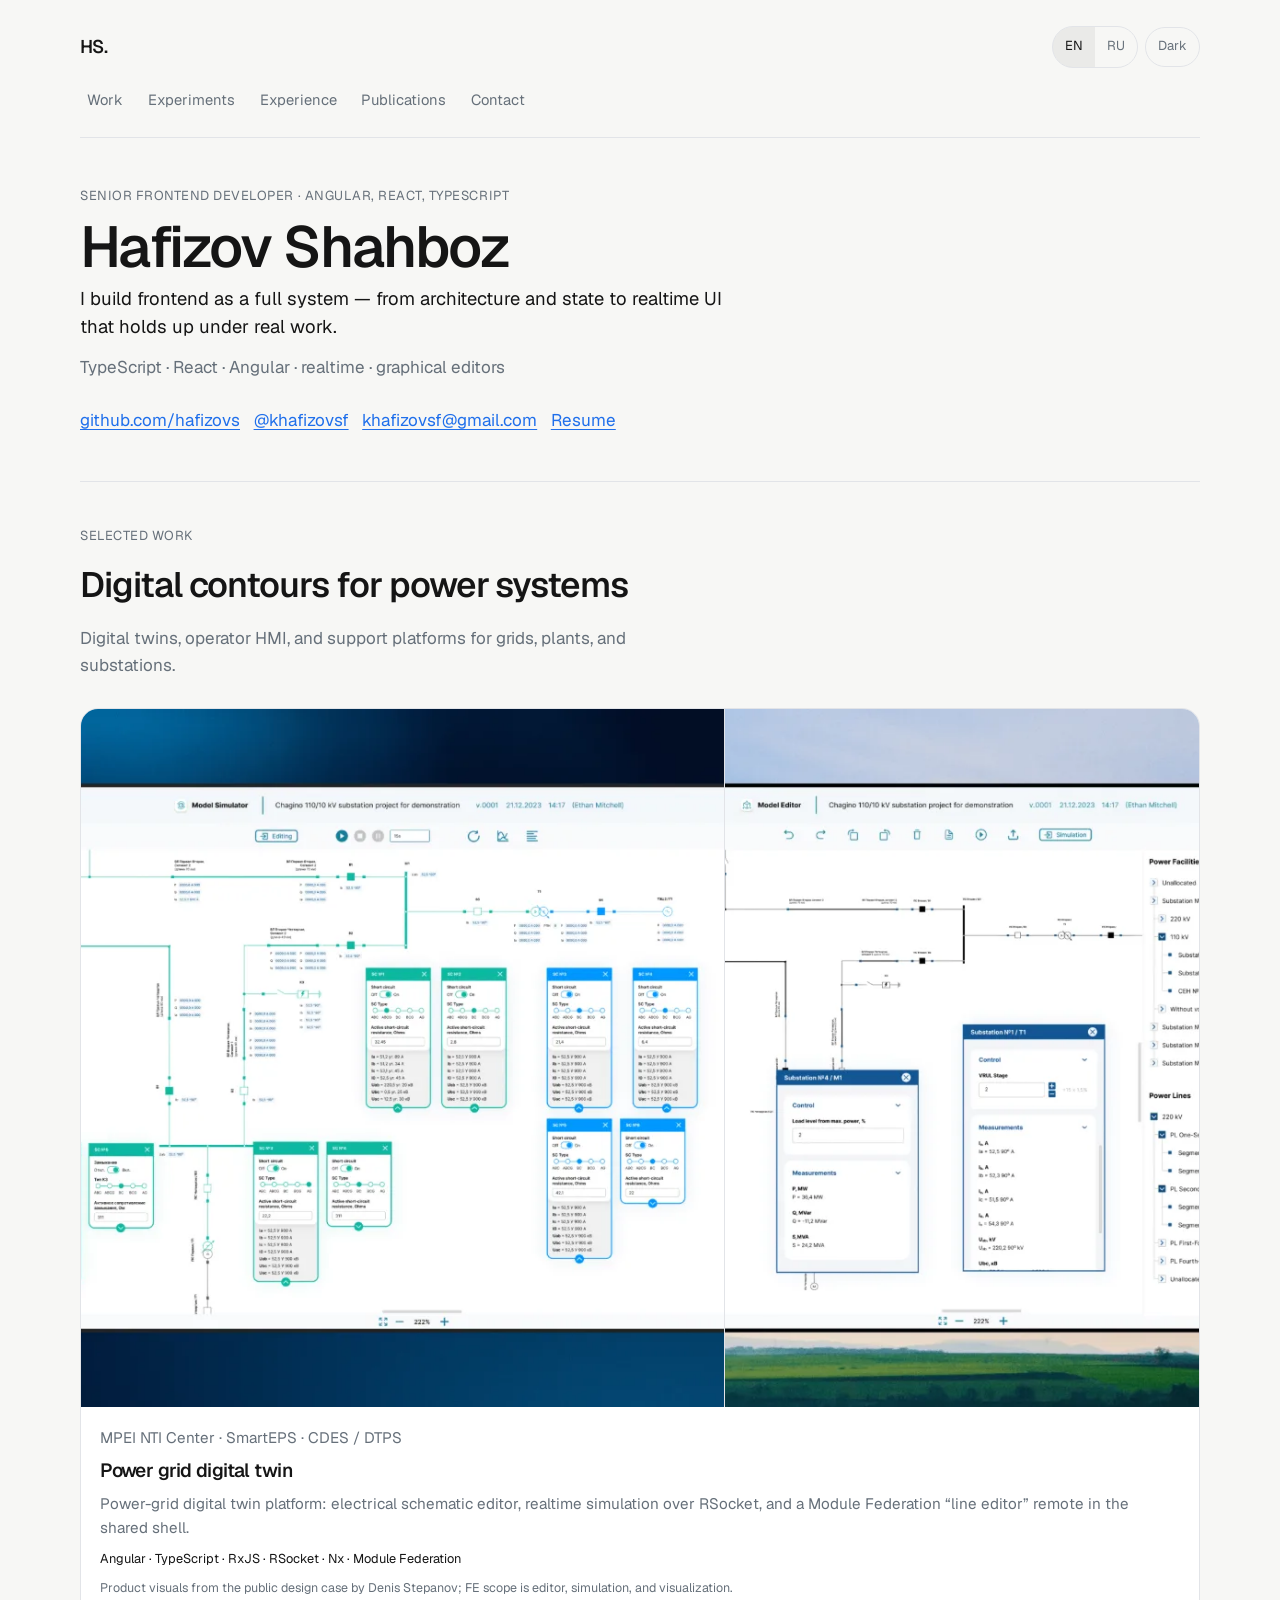
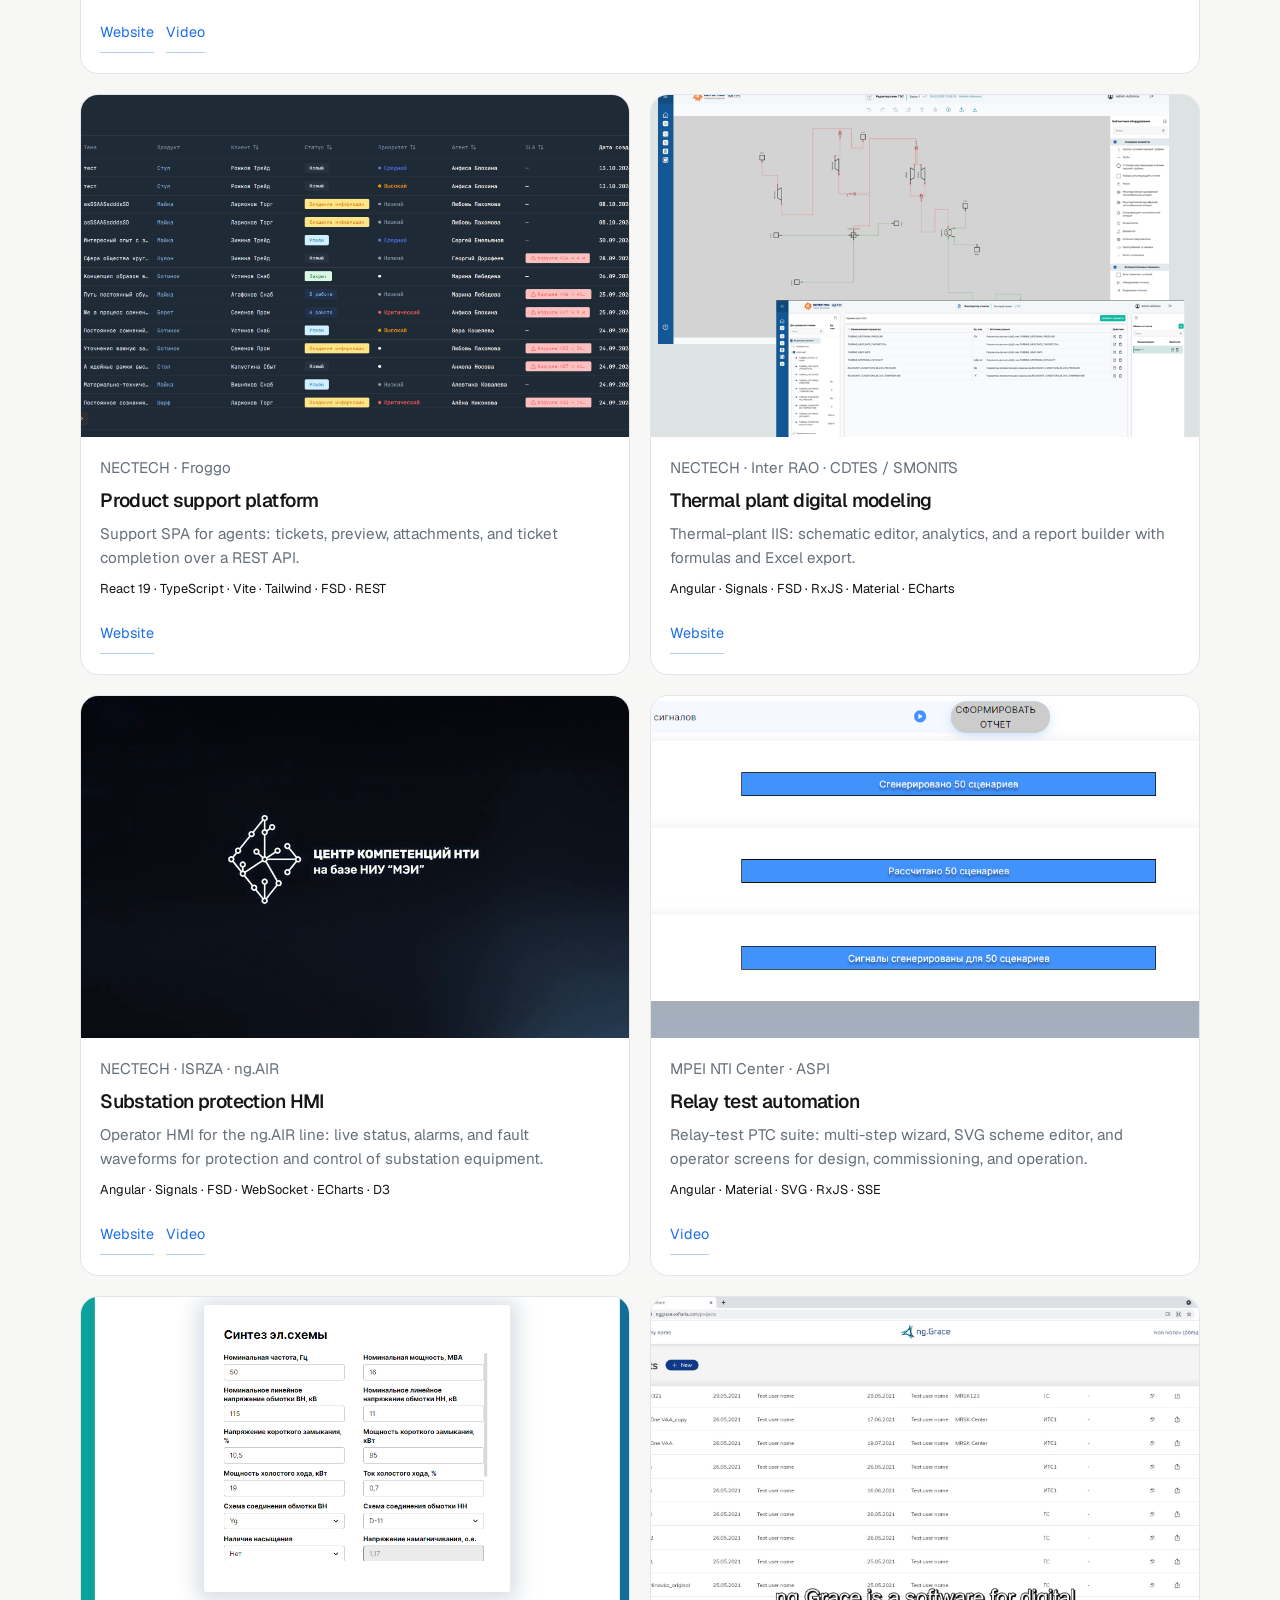
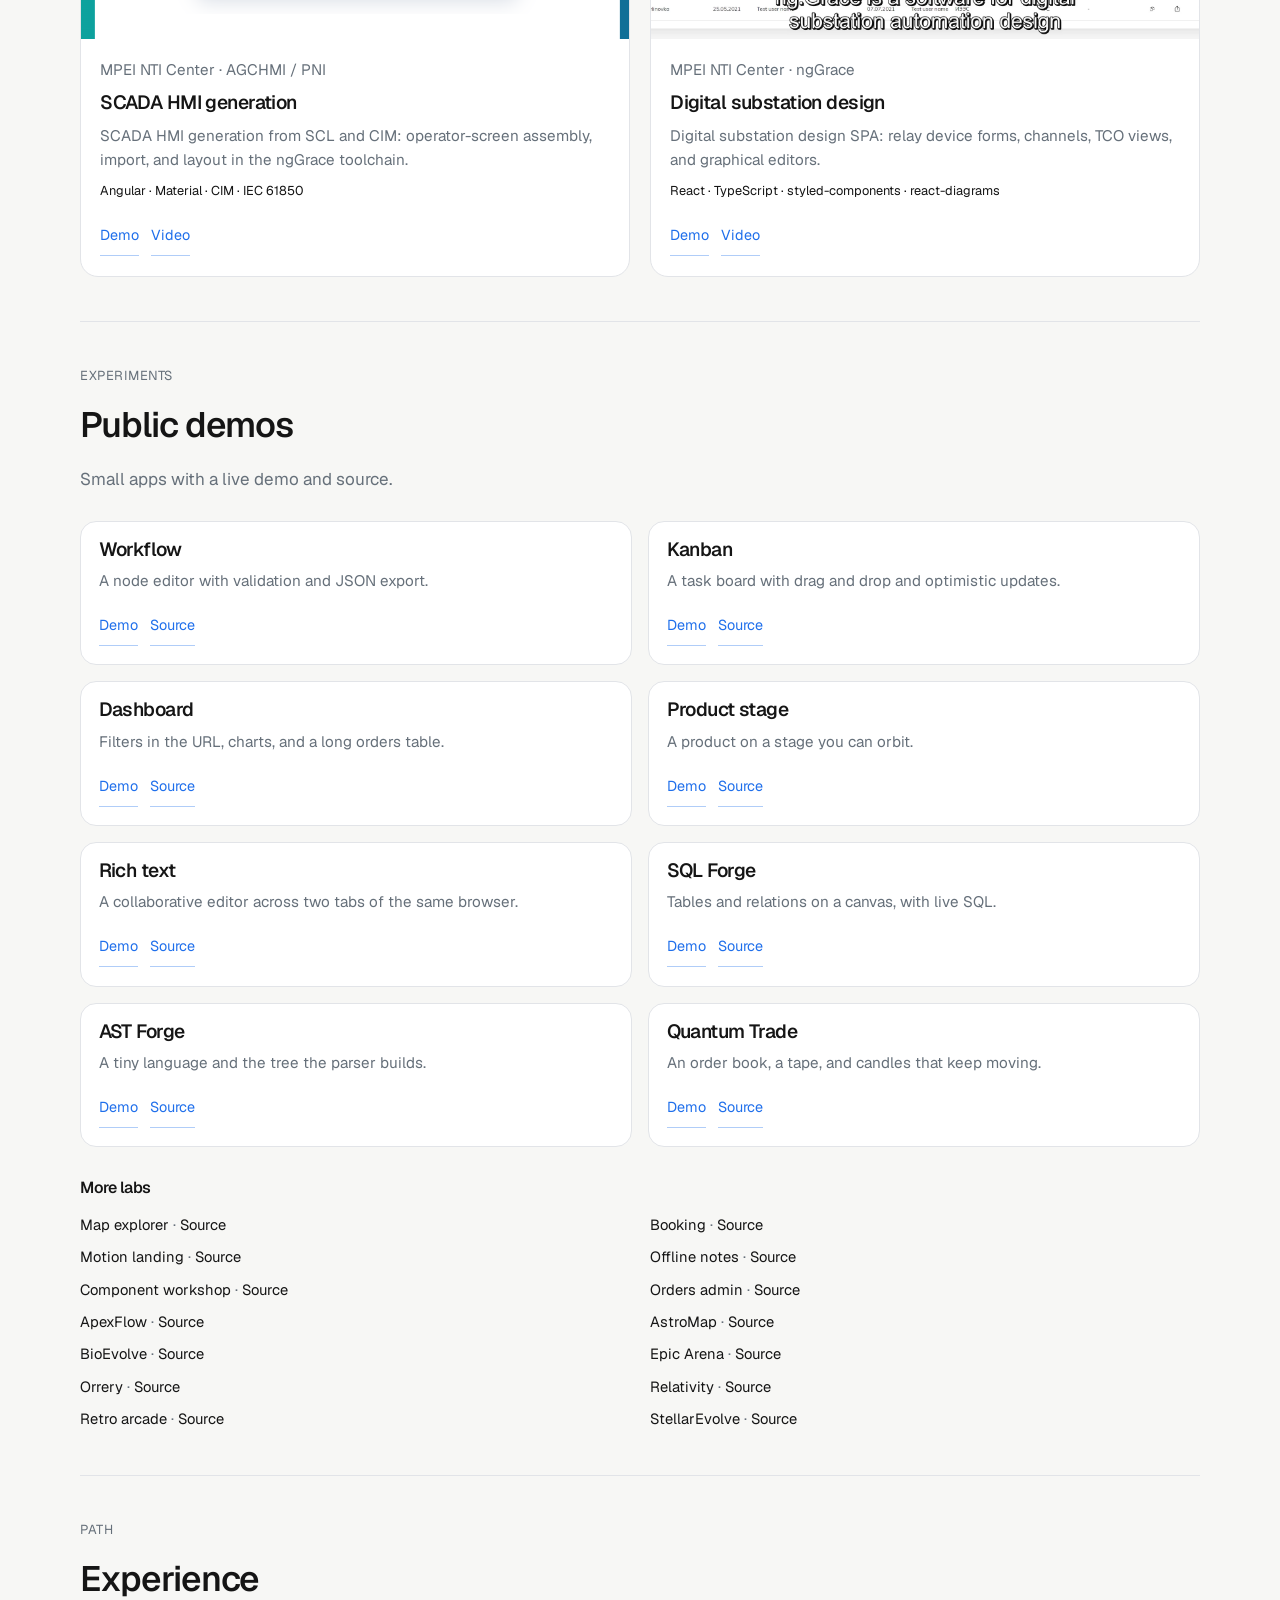
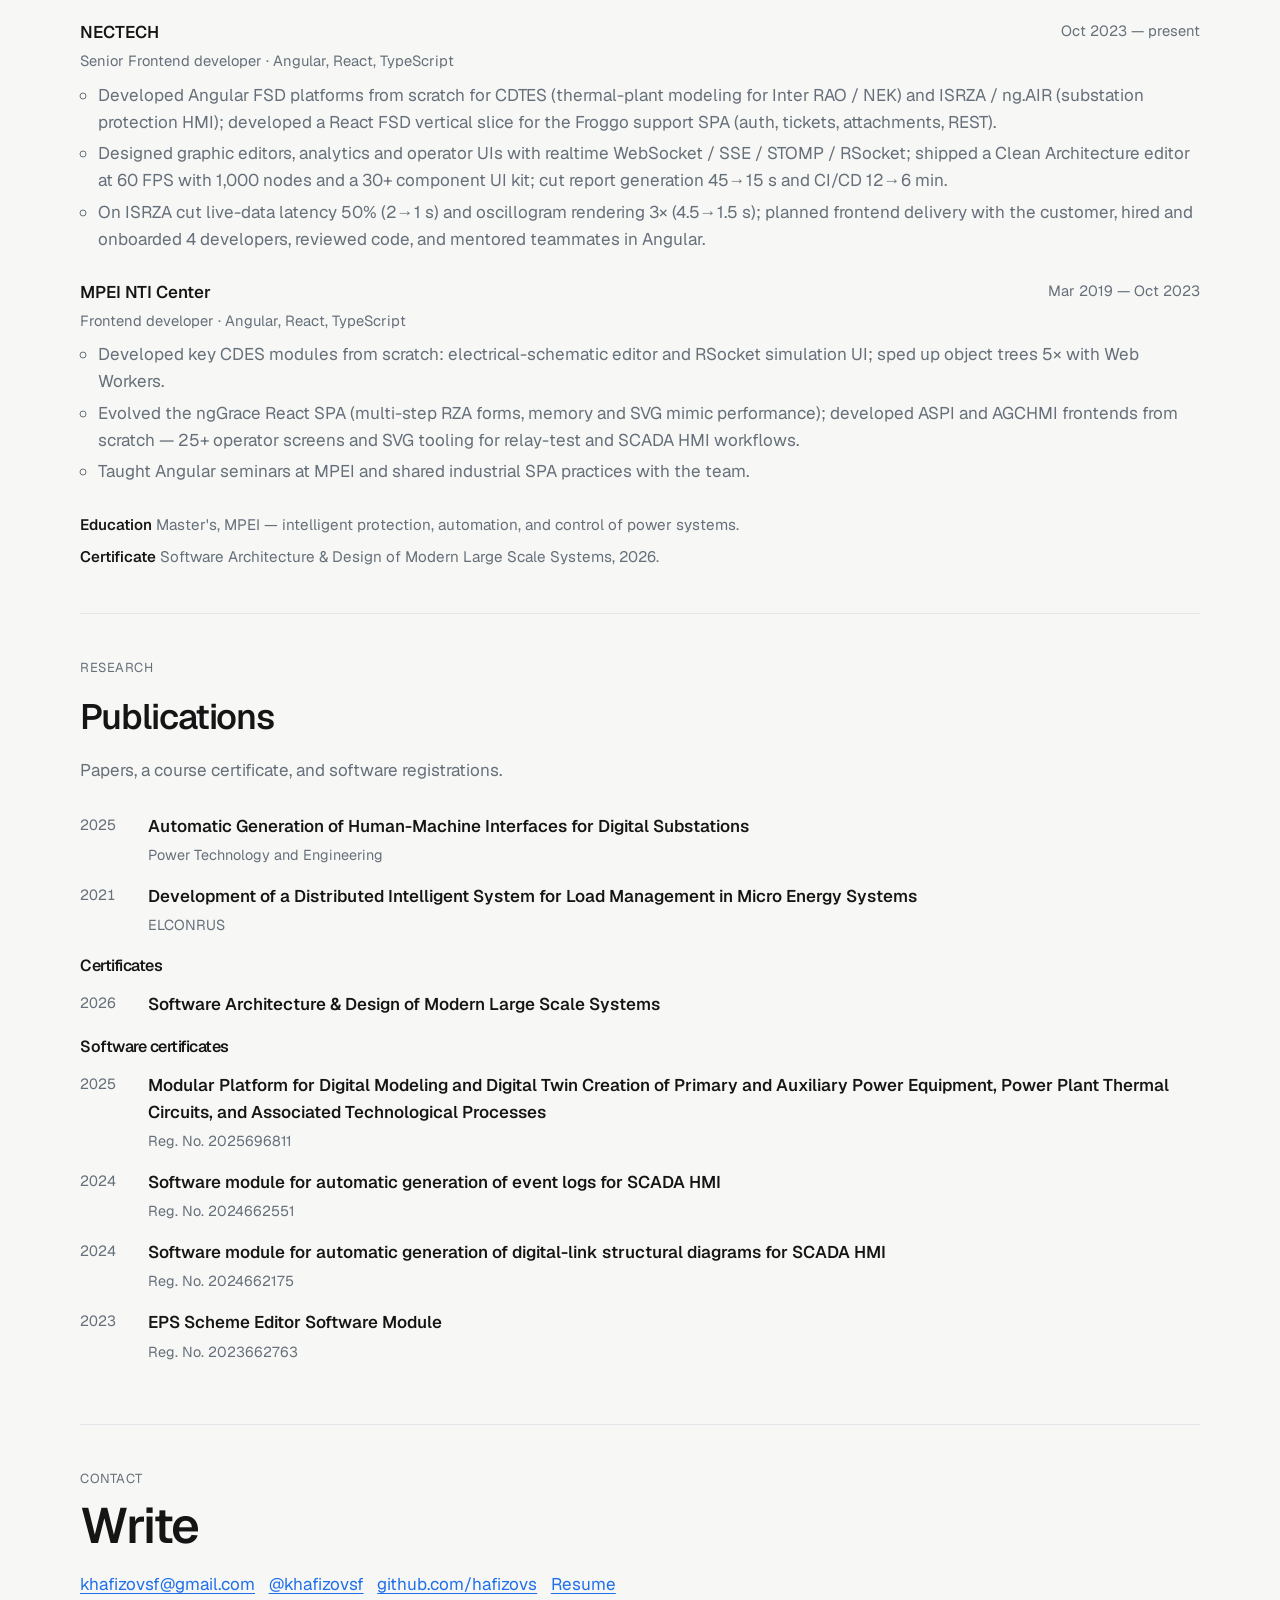
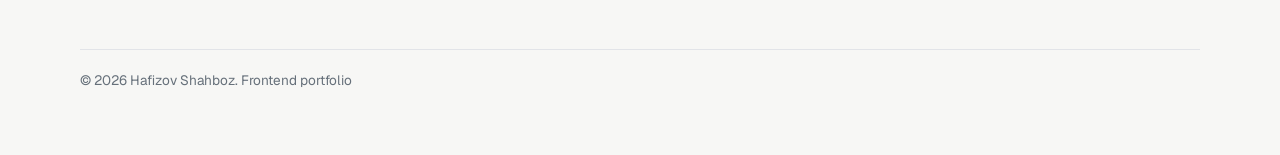
==== commit d7faf96b: "Deploy lede/publications refresh and detailed RU resume PDF. Co-authored-by: Cursor <cursoragent@cur" ====
--- a/index.html
+++ b/index.html
@@ -55,8 +55,8 @@
         }
       })()
     </script>
-    <script type="module" crossorigin src="/assets/index-e9m3G8Zk.js"></script>
-    <link rel="stylesheet" crossorigin href="/assets/index-wpxF6vHW.css">
+    <script type="module" crossorigin src="/assets/index-pzFeeHS3.js"></script>
+    <link rel="stylesheet" crossorigin href="/assets/index-BO9stMMg.css">
   </head>
   <body>
     <div id="root"><div class="min"><div class="min-wrap"><main id="content"><h1>Hafizov Shahboz</h1><p class="min-names">Хафизов Шахбоз Фазлидинович · Khafizov Shakhboz</p><p class="min-lede">Senior Frontend developer Hafizov Shahboz (Хафизов Шахбоз). Graphical editors, operator screens, and live data.</p><ul class="min-contact"><li><a href="mailto:khafizovsf@gmail.com">khafizovsf@gmail.com</a></li><li><a href="https://t.me/khafizovsf">@khafizovsf</a></li><li><a href="https://github.com/hafizovs">github.com/hafizovs</a></li><li><a href="https://www.linkedin.com/in/hafizov">linkedin.com/in/hafizov</a></li></ul></main></div></div></div>
--- a/assets/index-BO9stMMg.css
+++ b/assets/index-BO9stMMg.css
@@ -0,0 +1 @@
+@font-face{font-family:"Source Serif 4 Variable";font-style:normal;font-display:swap;font-weight:200 900;src:url(/assets/source-serif-4-cyrillic-ext-wght-normal-DHTKMUil.woff2)format("woff2-variations");unicode-range:U+460-52F,U+1C80-1C8A,U+20B4,U+2DE0-2DFF,U+A640-A69F,U+FE2E-FE2F}@font-face{font-family:"Source Serif 4 Variable";font-style:normal;font-display:swap;font-weight:200 900;src:url(/assets/source-serif-4-cyrillic-wght-normal-B1g8a0vD.woff2)format("woff2-variations");unicode-range:U+301,U+400-45F,U+490-491,U+4B0-4B1,U+2116}@font-face{font-family:"Source Serif 4 Variable";font-style:normal;font-display:swap;font-weight:200 900;src:url(/assets/source-serif-4-greek-wght-normal-BpXpdlRW.woff2)format("woff2-variations");unicode-range:U+370-377,U+37A-37F,U+384-38A,U+38C,U+38E-3A1,U+3A3-3FF}@font-face{font-family:"Source Serif 4 Variable";font-style:normal;font-display:swap;font-weight:200 900;src:url(/assets/source-serif-4-vietnamese-wght-normal-BsaNuasd.woff2)format("woff2-variations");unicode-range:U+102-103,U+110-111,U+128-129,U+168-169,U+1A0-1A1,U+1AF-1B0,U+300-301,U+303-304,U+308-309,U+323,U+329,U+1EA0-1EF9,U+20AB}@font-face{font-family:"Source Serif 4 Variable";font-style:normal;font-display:swap;font-weight:200 900;src:url(/assets/source-serif-4-latin-ext-wght-normal-BVZ5su8S.woff2)format("woff2-variations");unicode-range:U+100-2BA,U+2BD-2C5,U+2C7-2CC,U+2CE-2D7,U+2DD-2FF,U+304,U+308,U+329,U+1D00-1DBF,U+1E00-1E9F,U+1EF2-1EFF,U+2020,U+20A0-20AB,U+20AD-20C4,U+2113,U+2C60-2C7F,U+A720-A7FF}@font-face{font-family:"Source Serif 4 Variable";font-style:normal;font-display:swap;font-weight:200 900;src:url(/assets/source-serif-4-latin-wght-normal-DMe4EKeb.woff2)format("woff2-variations");unicode-range:U+??,U+131,U+152-153,U+2BB-2BC,U+2C6,U+2DA,U+2DC,U+304,U+308,U+329,U+2000-206F,U+20AC,U+2122,U+2191,U+2193,U+2212,U+2215,U+FEFF,U+FFFD}@font-face{font-family:Geist Variable;font-style:normal;font-display:swap;font-weight:100 900;src:url(/assets/geist-cyrillic-ext-wght-normal-DjL33-gN.woff2)format("woff2-variations");unicode-range:U+460-52F,U+1C80-1C8A,U+20B4,U+2DE0-2DFF,U+A640-A69F,U+FE2E-FE2F}@font-face{font-family:Geist Variable;font-style:normal;font-display:swap;font-weight:100 900;src:url(/assets/geist-cyrillic-wght-normal-BEAKL7Jp.woff2)format("woff2-variations");unicode-range:U+301,U+400-45F,U+490-491,U+4B0-4B1,U+2116}@font-face{font-family:Geist Variable;font-style:normal;font-display:swap;font-weight:100 900;src:url(/assets/geist-vietnamese-wght-normal-6IgcOCM7.woff2)format("woff2-variations");unicode-range:U+102-103,U+110-111,U+128-129,U+168-169,U+1A0-1A1,U+1AF-1B0,U+300-301,U+303-304,U+308-309,U+323,U+329,U+1EA0-1EF9,U+20AB}@font-face{font-family:Geist Variable;font-style:normal;font-display:swap;font-weight:100 900;src:url(/assets/geist-latin-ext-wght-normal-DC-KSUi6.woff2)format("woff2-variations");unicode-range:U+100-2BA,U+2BD-2C5,U+2C7-2CC,U+2CE-2D7,U+2DD-2FF,U+304,U+308,U+329,U+1D00-1DBF,U+1E00-1E9F,U+1EF2-1EFF,U+2020,U+20A0-20AB,U+20AD-20C0,U+2113,U+2C60-2C7F,U+A720-A7FF}@font-face{font-family:Geist Variable;font-style:normal;font-display:swap;font-weight:100 900;src:url(/assets/geist-latin-wght-normal-BgDaEnEv.woff2)format("woff2-variations");unicode-range:U+??,U+131,U+152-153,U+2BB-2BC,U+2C6,U+2DA,U+2DC,U+304,U+308,U+329,U+2000-206F,U+20AC,U+2122,U+2191,U+2193,U+2212,U+2215,U+FEFF,U+FFFD}:root,[data-theme=light]{--bg:#f4f6f8;--bg-raised:#e7edf5;--ink:#14181f;--ink-soft:#5c6570;--line:#d5dbe3;--accent:#1f6feb;--accent-ink:#1f6feb;--graph:#14181f;--graph-dim:#9aa6b5;--lightningcss-light:initial;--lightningcss-dark: ;color-scheme:light}[data-theme=dark]{--bg:#0c0e12;--bg-raised:#161b24;--ink:#eef1f6;--ink-soft:#9aa3b2;--line:#2a3140;--accent:#8eb6ff;--accent-ink:#8eb6ff;--graph:#eef1f6;--graph-dim:#5c6b80;--lightningcss-light: ;--lightningcss-dark:initial;color-scheme:dark}*,:before,:after{box-sizing:border-box}html{background:var(--bg);scroll-behavior:smooth}body{background:var(--bg);color:var(--ink);text-rendering:optimizelegibility;margin:0;font-family:Geist Variable,Segoe UI,sans-serif;font-size:1.0625rem;line-height:1.6}h1,h2,h3,.metric,.brand{letter-spacing:-.03em;font-family:"Source Serif 4 Variable",Georgia,serif;font-weight:460}h1,h2,h3,h4,p{margin:0}a{color:inherit;text-underline-offset:.18em}button,a{-webkit-tap-highlight-color:transparent}:focus-visible{outline:2px solid var(--accent);outline-offset:3px}::selection{background:color-mix(in srgb, var(--accent) 35%, transparent)}.shell{grid-template-columns:220px minmax(0,720px);justify-content:center;align-items:start;gap:2.5rem 3.5rem;width:min(1040px,100% - 2.5rem);margin-inline:auto;display:grid}.column{min-width:0}.wrap{width:100%}.skip{background:var(--ink);color:var(--bg);z-index:30;padding:.4rem .7rem;position:absolute;top:-3rem;left:1rem}.skip:focus{top:.6rem}.site-header{z-index:20;flex-direction:column;min-height:100vh;padding:1.6rem 0 1.4rem;display:flex;position:sticky;top:0}.bar{flex-direction:column;flex:1;align-items:flex-start;gap:1.4rem;min-height:0;display:flex}.brand{letter-spacing:-.02em;font-size:1.35rem;line-height:1.15;text-decoration:none}.nav{flex-direction:column;gap:.2rem;display:flex}.nav a{color:var(--ink-soft);font-size:.92rem;text-decoration:none}.nav a:hover{color:var(--ink)}.controls{flex-wrap:wrap;align-items:center;gap:.4rem;margin-top:auto;display:flex}.lang,.theme-toggle{border:1px solid var(--line);color:var(--ink);background:0 0}.lang{display:flex}.lang button,.theme-toggle{font:inherit;letter-spacing:.06em;text-transform:uppercase;color:var(--ink-soft);cursor:pointer;background:0 0;border:0;padding:.4rem .55rem;font-size:.78rem}.theme-toggle{border:1px solid var(--line)}.lang button[aria-pressed=true]{color:var(--ink);background:var(--bg-raised)}.hero{flex-direction:column;align-items:stretch;padding:1.75rem 0 .25rem;display:flex}.identity{color:var(--ink-soft);align-items:center;gap:.75rem;display:flex}.portrait{border:1px solid var(--line);background:var(--bg-raised);letter-spacing:.04em;width:2.5rem;height:2.5rem;color:var(--ink);border-radius:50%;flex:none;place-items:center;font-size:.72rem;display:grid}.dot{margin-inline:.4rem}.hero h1{letter-spacing:-.04em;margin:.7rem 0 .85rem;font-size:clamp(2.6rem,5vw,4.2rem);line-height:.95}.lede{max-width:38rem;font-size:1.15rem;line-height:1.5}.tools{color:var(--ink-soft);max-width:36rem;margin-top:1.15rem}.graph-field{aspect-ratio:2.4;border:1px solid var(--line);background:var(--bg-raised);width:100%;margin-top:1.35rem;position:relative;overflow:hidden}.graph-field canvas{width:100%;height:100%;display:block}.section{padding:2.4rem 0 .25rem}section[id]{scroll-margin-top:4.75rem}.section-head{max-width:40rem;margin-bottom:1.5rem}.section-head h2,#library-title,#contact-title{margin:.35rem 0 .8rem;font-size:clamp(2.1rem,4vw,3.1rem);line-height:1.05}.kicker{letter-spacing:.12em;text-transform:uppercase;color:var(--ink-soft);margin:0;font-family:Geist Variable,sans-serif;font-size:.78rem;font-weight:500}.case{border-top:1px solid var(--line);flex-direction:column;gap:.9rem;padding:1.5rem 0;display:flex}.case-top{justify-content:space-between;align-items:flex-end;gap:1.25rem;display:flex}.case h3{margin-top:.45rem;font-size:clamp(1.7rem,3vw,2.3rem);line-height:1.1}.metric{text-align:right;letter-spacing:-.04em;color:var(--accent-ink);flex:none;margin:0;font-size:clamp(2rem,4vw,2.8rem);line-height:.9}.metric-note{color:var(--ink-soft);letter-spacing:0;margin-top:.3rem;font-family:Geist Variable,Segoe UI,sans-serif;font-size:.86rem;font-weight:400;line-height:1.3;display:block}.case p:last-child{max-width:38rem}.still{background:var(--bg-raised);border:1px solid var(--line);margin:0}.still svg{width:100%;height:200px;color:var(--ink);display:block}.still .frame,.still .node{fill:none;stroke:currentColor;stroke-width:1.25px}.still .frame{stroke:var(--ink-soft)}.still .muted{fill:none;stroke:var(--ink-soft);stroke-width:1.25px}.still .faint{fill:none;stroke:var(--line);stroke-width:1px}.still .bus,.still .wave{fill:none;stroke:currentColor;stroke-width:1.6px}.still .accent{stroke:var(--accent);stroke-width:1.75px}.still .accent-line{fill:none;stroke:var(--accent);stroke-width:1.25px}.still .accent-dot{fill:var(--accent)}.still .joint{fill:currentColor}.still figcaption{color:var(--ink-soft);border-top:1px solid var(--line);padding:.7rem .9rem .85rem;font-size:.86rem}.also-block{padding-bottom:1rem}.also-title,.index-title{margin:.5rem 0 .25rem;font-size:1.55rem}.also{margin:.5rem 0 0;padding:0;list-style:none}.also li{border-top:1px solid var(--line);grid-template-columns:minmax(12rem,16rem) minmax(0,1fr);gap:1.5rem 2rem;padding:1.15rem 0;display:grid}.also h4{letter-spacing:-.02em;font-family:"Source Serif 4 Variable",Georgia,serif;font-size:1.15rem;font-weight:500}.lab-grid{background:var(--line);border:1px solid var(--line);grid-template-columns:1fr 1fr;gap:1px;margin-top:1.75rem;display:grid}.lab-card{background:var(--bg);min-height:9.5rem;padding:1.25rem 1.35rem 1.35rem;text-decoration:none;display:block}.lab-card:hover{background:var(--bg-raised)}.lab-open{color:var(--ink-soft);letter-spacing:.12em;text-transform:uppercase;margin-bottom:.85rem;font-size:.75rem;display:block}.lab-card h3{margin-bottom:.35rem;font-size:1.55rem}.lab-card p{color:var(--ink-soft);max-width:32rem}.index-title{margin-top:2.5rem}.index{grid-template-columns:1fr 1fr;gap:.95rem 2rem;margin:0;padding:.4rem 0 0;list-style:none;display:grid}.index a{font-weight:560}.index span{color:var(--ink-soft);font-size:.95rem;display:block}.local-note{border-top:1px solid var(--line);max-width:40rem;margin-top:2.25rem;padding-top:1.25rem}.local-note h3{margin-bottom:.35rem;font-size:1.35rem}.local-note p{color:var(--ink-soft)}.jobs{margin:.4rem 0 0;padding:0;list-style:none}.jobs>li{border-top:1px solid var(--line);grid-template-columns:13rem minmax(0,1fr);gap:.75rem 1.25rem;padding:1.1rem 0;display:grid}.points{margin:.65rem 0 0;padding:0;list-style:none}.points li{border-top:1px solid var(--line);border-left:2px solid var(--accent);padding:.45rem 0 .45rem .75rem}.stats{grid-template-columns:repeat(4,minmax(0,1fr));gap:.75rem 1rem;margin:.4rem 0 .6rem;padding:0;list-style:none;display:grid}.stats li{border-top:2px solid var(--accent);padding-top:.45rem}.stats strong{letter-spacing:-.03em;color:var(--accent-ink);font-family:"Source Serif 4 Variable",Georgia,serif;font-size:1.7rem;font-weight:500;line-height:1;display:block}.stats span{color:var(--ink-soft);margin-top:.3rem;font-size:.86rem;display:block}.when,.role{color:var(--ink-soft)}.when{white-space:nowrap}.jobs h3{font-size:1.7rem;line-height:1.15}.jobs h3 a{text-decoration-thickness:1px}.facts{gap:1.1rem;margin:1.5rem 0 0;display:grid}.facts div{border-top:1px solid var(--line);grid-template-columns:13rem minmax(0,1fr);gap:.75rem 1.25rem;padding-top:1rem;display:grid}.facts dt{color:var(--ink-soft)}.facts dd{max-width:40rem;margin:0}#library .pending,.library-body{max-width:40rem}.pending{color:var(--ink-soft);margin-top:.35rem}.library-body{margin-top:.9rem}.text-link{color:var(--accent-ink)}.contact-list{margin:0;padding:.4rem 0 0;list-style:none}.contact-list a{letter-spacing:-.03em;padding:.35rem 0;font-family:"Source Serif 4 Variable",Georgia,serif;font-size:clamp(1.7rem,3vw,2.4rem);line-height:1.2;text-decoration-thickness:1px;display:inline-block}.site-footer{color:var(--ink-soft);padding:2.5rem 0 3rem;font-size:.92rem}@media (width<=800px){.shell{width:min(100% - 1.5rem,720px);display:block}.site-header{background:color-mix(in srgb, var(--bg) 92%, transparent);-webkit-backdrop-filter:blur(16px);backdrop-filter:blur(16px);border-bottom:1px solid var(--line);min-height:0;padding:.75rem 0;position:sticky;top:0}.bar{flex-flow:wrap;align-items:center;gap:.65rem .8rem}.nav{flex-flow:wrap;order:3;gap:.35rem .9rem;width:100%}.controls{margin-top:0;margin-left:auto}.case-top,.also li,.jobs>li,.facts div,.index,.lab-grid,.stats{grid-template-columns:1fr}.case-top{flex-direction:column;align-items:flex-start;display:flex}.metric{text-align:left}.stats{grid-template-columns:1fr 1fr}.hero{padding-top:1.25rem}}@media (prefers-reduced-motion:reduce){html{scroll-behavior:auto}}:root,[data-theme=light]{--pf-bg:#f7f7f5;--pf-ink:#151515;--pf-muted:#66707a;--pf-border:#e2e4e8;--pf-card:#fff;--pf-preview:#eceff3;--pf-accent:#1f6feb;--lightningcss-light:initial;--lightningcss-dark: ;color-scheme:light}[data-theme=dark]{--pf-bg:#0f1115;--pf-ink:#f2f4f7;--pf-muted:#9aa3b2;--pf-border:#2a3140;--pf-card:#161b24;--pf-preview:#0c0e12;--pf-accent:#8eb6ff;--lightningcss-light: ;--lightningcss-dark:initial;color-scheme:dark}.pf{background:var(--pf-bg);min-width:0;min-height:100vh;color:var(--pf-ink);overflow-x:clip}.pf h1,.pf h2,.pf h3,.pf-wordmark{letter-spacing:-.03em;overflow-wrap:anywhere;font-family:Geist Variable,Segoe UI,sans-serif;font-weight:560}.pf-shell{width:min(1120px,100% - 2.5rem);padding:1.25rem 0 4rem;padding-left:max(0px, env(safe-area-inset-left));padding-right:max(0px, env(safe-area-inset-right));padding-bottom:calc(4rem + env(safe-area-inset-bottom));margin:0 auto}.pf-nav{border-bottom:1px solid var(--pf-border);z-index:5;background:color-mix(in srgb, var(--pf-bg) 92%, transparent);-webkit-backdrop-filter:blur(10px);backdrop-filter:blur(10px);padding:.35rem 0 1rem;padding-top:max(.35rem, env(safe-area-inset-top));flex-direction:column;gap:.75rem;display:flex;position:sticky;top:0}.pf-nav-top{justify-content:space-between;align-items:center;gap:.75rem;min-width:0;display:flex}.pf-wordmark{flex-shrink:0;font-size:1.15rem;text-decoration:none}.pf-nav nav{flex-wrap:wrap;gap:.35rem .15rem;margin:0 -.25rem;font-size:.92rem;display:flex}.pf-nav nav a{color:var(--pf-muted);border-radius:999px;align-items:center;min-height:2.5rem;padding:.55rem .7rem;text-decoration:none;display:inline-flex}.pf-nav a:hover,.pf-nav a:focus-visible{color:var(--pf-ink)}.pf-nav nav a:hover,.pf-nav nav a:focus-visible{background:color-mix(in srgb, var(--pf-ink) 6%, transparent)}.pf-controls{flex-shrink:0;align-items:center;gap:.45rem;display:flex}.pf-lang{border:1px solid var(--pf-border);border-radius:999px;display:inline-flex;overflow:hidden}.pf-controls button{appearance:none;color:var(--pf-muted);font:inherit;cursor:pointer;touch-action:manipulation;background:0 0;border:0;min-width:2.5rem;min-height:2.5rem;padding:.35rem .75rem;font-size:.8125rem}.pf-theme{border-radius:999px;border:1px solid var(--pf-border)!important}.pf-lang button[aria-pressed=true],.pf-controls>button:hover{color:var(--pf-ink);background:color-mix(in srgb, var(--pf-ink) 6%, transparent)}.pf-hero{padding:3rem 0 2.5rem}.pf-kicker{color:var(--pf-muted);letter-spacing:.04em;text-transform:uppercase;margin-bottom:.65rem;font-size:.8125rem}.pf-hero h1{margin-bottom:.45rem;font-size:clamp(2rem,8vw,3.6rem);line-height:1.05}.pf-names{clip:rect(0, 0, 0, 0);white-space:nowrap;border:0;width:1px;height:1px;margin:-1px;padding:0;position:absolute;overflow:hidden}.pf-lede{max-width:42rem;margin-bottom:.75rem;font-size:clamp(1.02rem,2.8vw,1.15rem);line-height:1.55}.pf-tools{color:var(--pf-muted);overflow-wrap:anywhere;margin-bottom:1.25rem}.pf-social{flex-wrap:wrap;gap:.55rem .85rem;margin:0;padding:0;list-style:none;display:flex}.pf-social a{color:var(--pf-accent);overflow-wrap:anywhere;align-items:center;min-height:2.5rem;padding:.2rem 0;display:inline-flex}.pf-section{border-top:1px solid var(--pf-border);padding:2.75rem 0}.pf-section h2{margin-bottom:.75rem;font-size:clamp(1.45rem,5vw,2.2rem)}.pf-intro{max-width:40rem;color:var(--pf-muted);margin-bottom:1.75rem}.pf-work-grid{grid-template-columns:repeat(2,minmax(0,1fr));gap:1.25rem;display:grid}.pf-card{background:var(--pf-card);border:1px solid var(--pf-border);border-radius:18px;flex-direction:column;min-height:100%;display:flex;overflow:hidden}.pf-card.is-featured{grid-column:1/-1}.pf-card.is-featured .pf-preview.has-pair{grid-template-columns:1.15fr .85fr;display:grid}.pf-preview{background:var(--pf-preview);aspect-ratio:16/10;overflow:hidden}.pf-preview img{object-fit:cover;width:100%;height:100%;display:block}.pf-preview.has-pair img:last-child{border-left:1px solid var(--pf-border)}.pf-preview-empty{background:linear-gradient(135deg, transparent 40%, color-mix(in srgb, var(--pf-accent) 18%, transparent)), var(--pf-preview)}.pf-card-body{flex-direction:column;flex:1;gap:.55rem;padding:1.15rem 1.2rem 1.25rem;display:flex}.pf-eyebrow{color:var(--pf-muted);font-size:.78rem}.pf-card-body h3,.pf-lab h3{font-size:1.2rem;line-height:1.25}.pf-card-body p,.pf-lab p{color:var(--pf-muted);font-size:.95rem}.pf-stack{color:var(--pf-ink)!important;font-size:.8rem!important}.pf-credit{font-size:.78rem!important}.pf-card-links{flex-wrap:wrap;gap:.45rem .75rem;margin:.35rem 0 0;padding:0;list-style:none;display:flex}.pf-card-links a{color:var(--pf-accent);border-bottom:1px solid color-mix(in srgb, var(--pf-accent) 35%, transparent);align-items:center;min-height:2.5rem;font-size:.9rem;text-decoration:none;display:inline-flex}.pf-lab-grid{grid-template-columns:repeat(2,minmax(0,1fr));gap:1rem;margin-bottom:1.75rem;display:grid}.pf-lab{border:1px solid var(--pf-border);background:var(--pf-card);border-radius:16px;flex-direction:column;gap:.45rem;padding:1rem 1.1rem 1.15rem;display:flex}.pf-subhead{margin:0 0 .75rem;font-size:1rem}.pf-lab-index{color:var(--pf-muted);grid-template-columns:repeat(2,minmax(0,1fr));gap:.55rem 1.25rem;margin:0;padding:0;font-size:.92rem;list-style:none;display:grid}.pf-lab-index a{color:var(--pf-ink);text-decoration:none}.pf-lab-index a:hover{color:var(--pf-accent)}.pf-jobs{gap:1.35rem;margin:0 0 1.5rem;padding:0;list-style:none;display:grid}.pf-job-head{flex-wrap:wrap;justify-content:space-between;gap:1rem;margin-bottom:.2rem;display:flex}.pf-job-head a{color:var(--pf-ink);font-weight:560;text-decoration:none}.pf-job-head span,.pf-job-role{color:var(--pf-muted);font-size:.92rem}.pf-jobs ul{color:var(--pf-muted);margin:.55rem 0 0;padding-left:1.1rem}.pf-jobs li li{margin:.25rem 0}.pf-edu{color:var(--pf-muted);margin-top:.45rem;font-size:.95rem}.pf-edu span{color:var(--pf-ink);font-weight:560}.pf-pubs{gap:1rem;margin:0 0 1rem;padding:0;list-style:none;display:grid}.pf-pubs>li{grid-template-columns:3.5rem 1fr;align-items:start;gap:.75rem;display:grid}.pf-pub-year{color:var(--pf-muted);font-variant-numeric:tabular-nums;font-size:.92rem}.pf-pubs a{color:var(--pf-ink);font-weight:560;text-decoration:none}.pf-pubs a:hover{text-decoration:underline}.pf-pub-venue{color:var(--pf-muted);margin:.25rem 0 0;font-size:.9rem}.pf-cert-title{color:var(--pf-ink);margin:0;font-weight:560}.pf-social-contact{margin-top:.35rem}.pf-footer{border-top:1px solid var(--pf-border);color:var(--pf-muted);padding-top:1.25rem;font-size:.85rem}@media (width<=860px){.pf-shell{width:min(1120px,100% - 2rem)}.pf-work-grid,.pf-lab-grid,.pf-lab-index,.pf-card.is-featured .pf-preview.has-pair{grid-template-columns:1fr}.pf-card.is-featured .pf-preview.has-pair{aspect-ratio:auto}.pf-card.is-featured .pf-preview.has-pair img{aspect-ratio:16/10;height:auto}.pf-card.is-featured .pf-preview.has-pair img:last-child{border-left:0;border-top:1px solid var(--pf-border)}.pf-section{padding:2.1rem 0}.pf-job-head{flex-direction:column;align-items:flex-start;gap:.2rem}}@media (width<=520px){.pf-shell{width:min(1120px,100% - 1.25rem);padding-top:.85rem}.pf-nav{gap:.45rem;padding-bottom:.75rem}.pf-nav nav{overscroll-behavior-x:contain;-webkit-overflow-scrolling:touch;scrollbar-width:none;flex-wrap:nowrap;width:calc(100% + .5rem);padding-bottom:.15rem;overflow-x:auto}.pf-nav nav::-webkit-scrollbar{display:none}.pf-nav nav a{white-space:nowrap;flex:none;padding:.5rem .8rem;font-size:.875rem}.pf-controls button{padding:.3rem .65rem;font-size:.78rem}.pf-hero{padding:1.6rem 0 1.75rem}.pf-hero h1{font-size:clamp(1.85rem,9vw,2.2rem)}.pf-lede{font-size:1.02rem}.pf-card,.pf-lab{border-radius:14px}.pf-card-body,.pf-lab{padding:1rem}.pf-card-body h3,.pf-lab h3{font-size:1.08rem}.pf-preview{aspect-ratio:16/11}.pf-lab-index{gap:.7rem}.pf-jobs ul{padding-left:1rem}.pf-footer{font-size:.8rem;line-height:1.45}}@media (width<=390px){.pf-shell{width:calc(100% - 1rem)}.pf-nav-top{gap:.5rem}.pf-wordmark{font-size:1.05rem}.pf-controls{gap:.3rem}.pf-controls button{min-width:2.35rem;min-height:2.35rem}}@media (prefers-reduced-motion:reduce){html{scroll-behavior:auto}}
